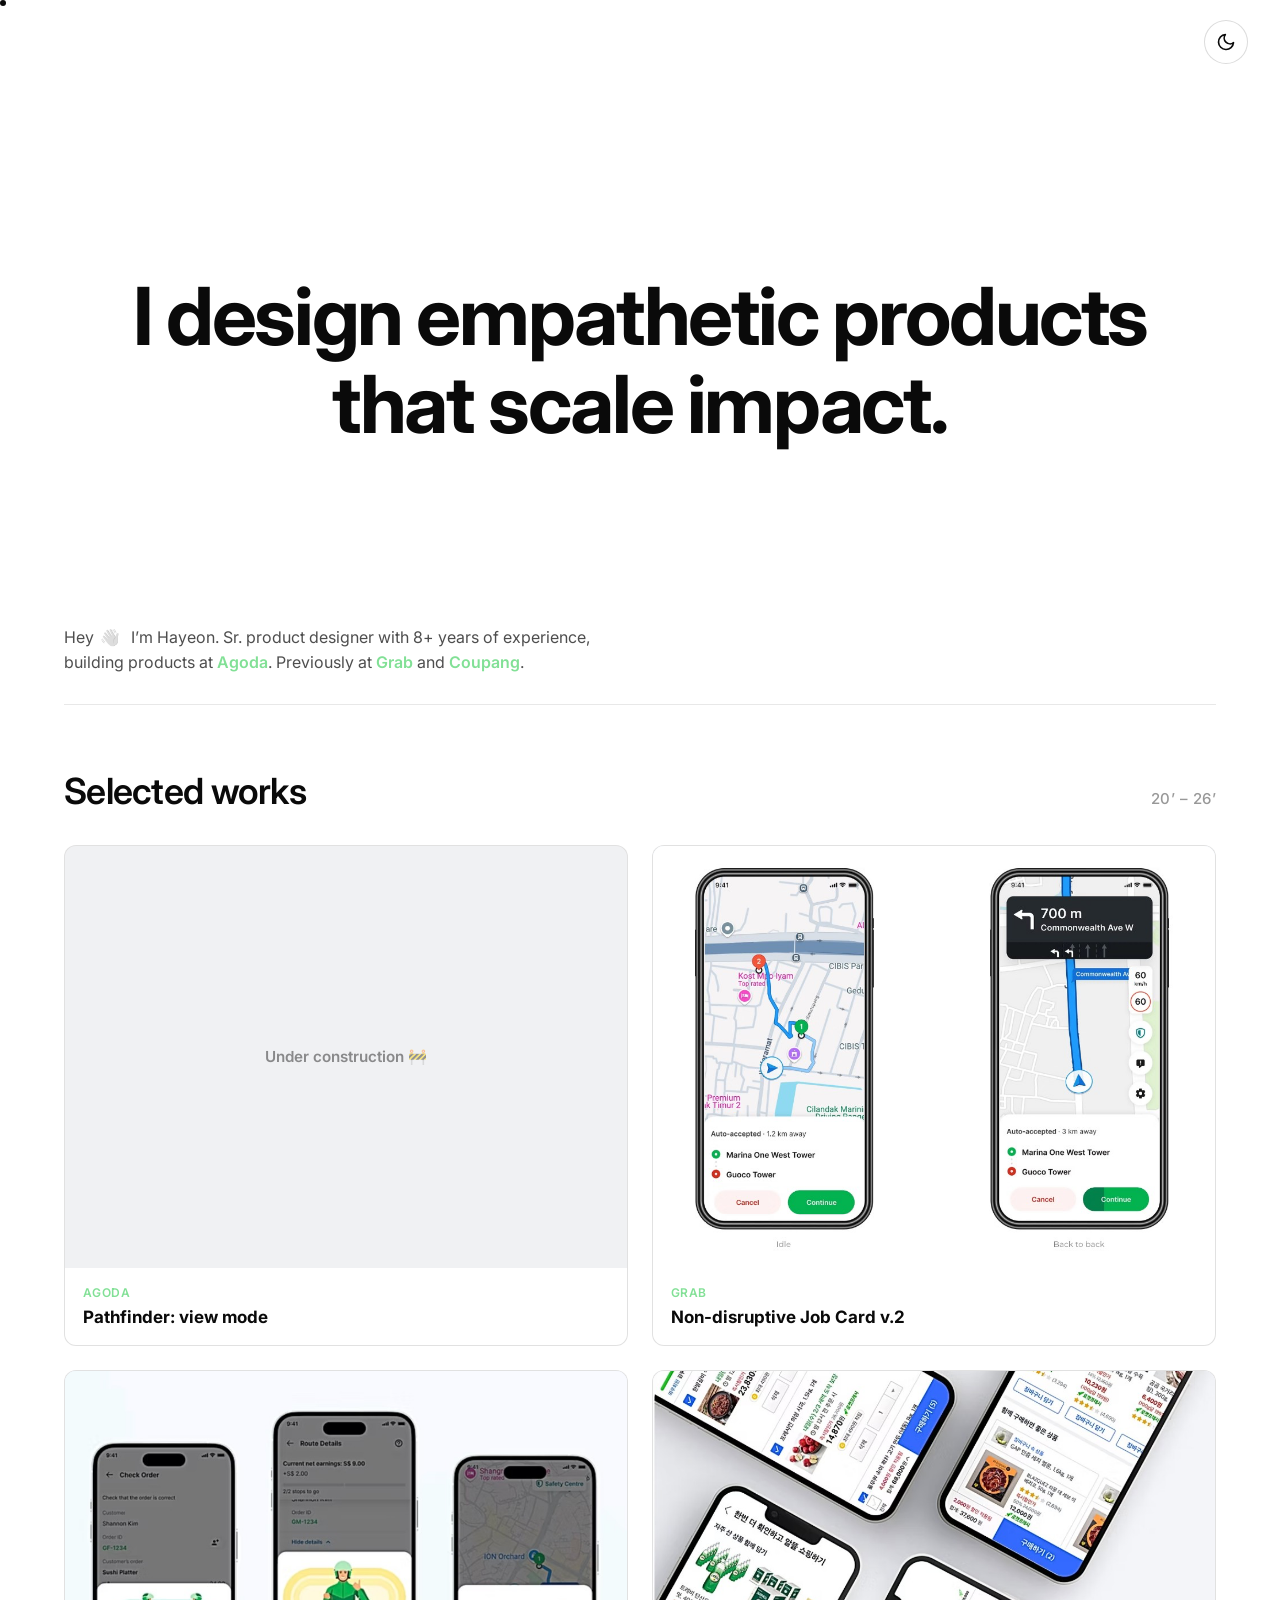
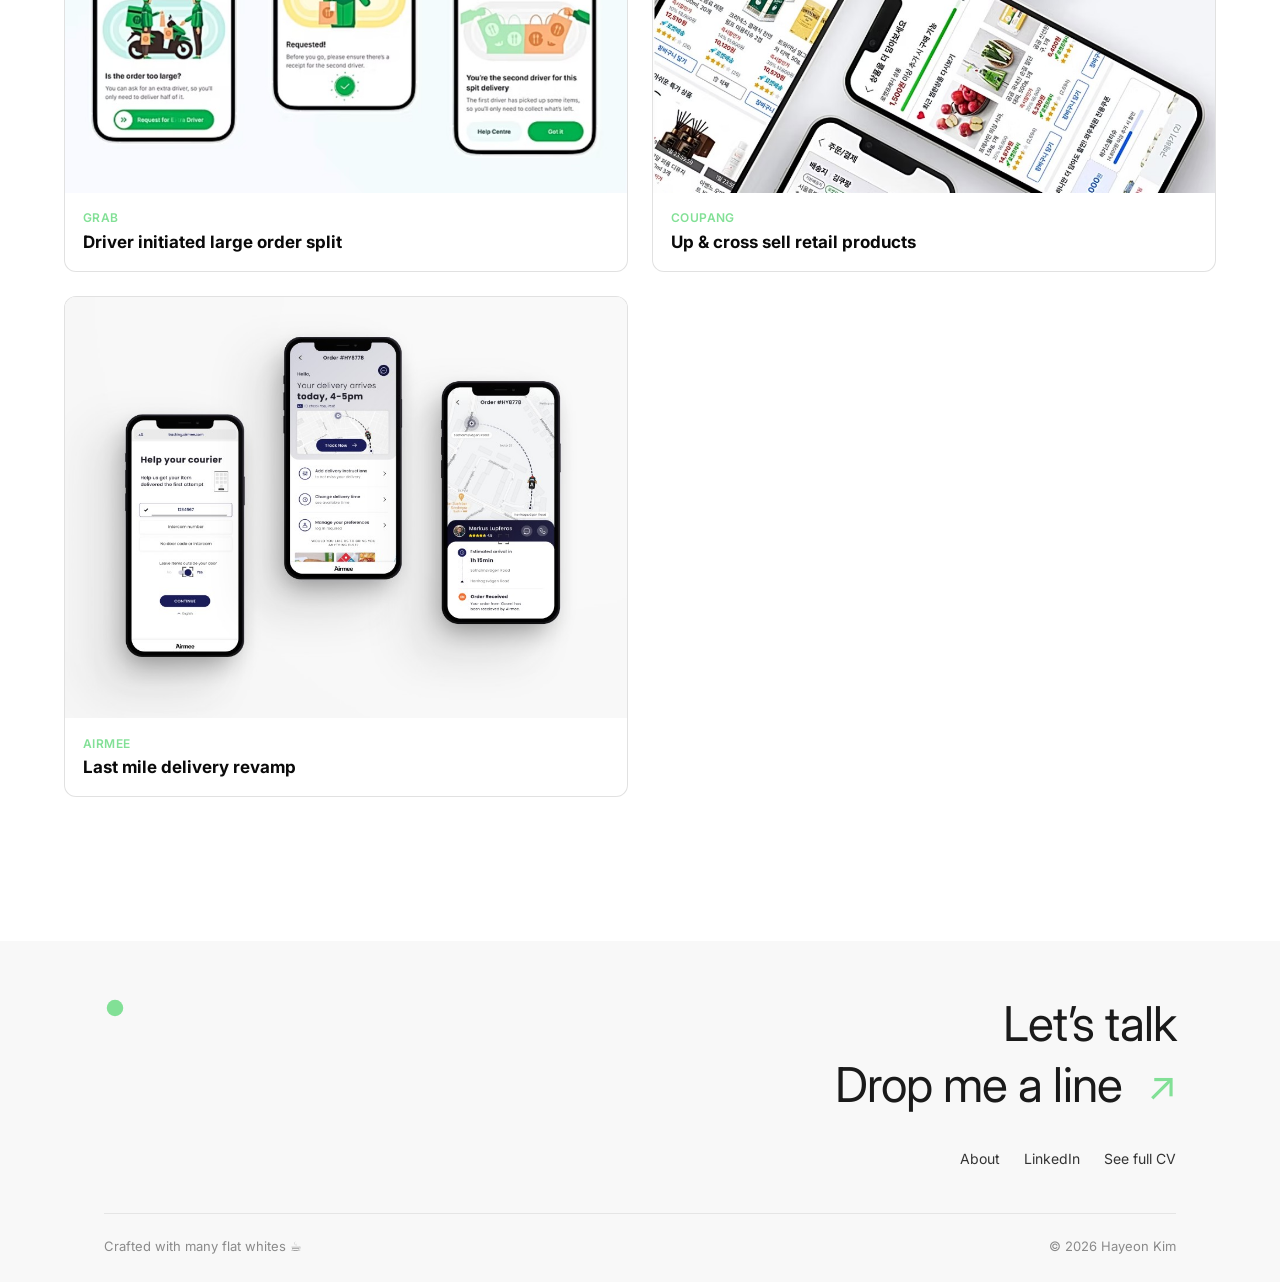
==== index.html @ 4d050676 "fix(pages): move site to repo root; deploy site/ artifact without README - Root index.html wins over" ====
<!DOCTYPE html>
<html lang="ko">
<head>
  <meta charset="UTF-8" />
  <meta name="viewport" content="width=device-width, initial-scale=1.0" />
  <title>Hayeon Kim — Product Designer</title>
  <link rel="icon" href="assets/favicon.svg" type="image/svg+xml" />
  <link rel="preconnect" href="https://fonts.googleapis.com" />
  <link rel="preconnect" href="https://fonts.gstatic.com" crossorigin />
  <link href="https://fonts.googleapis.com/css2?family=Inter:wght@400;500;600;700&display=swap" rel="stylesheet" />
  <script>
    (function () {
      try {
        var k = "kr-apps-benchmark-theme";
        var v = localStorage.getItem(k);
        document.documentElement.setAttribute(
          "data-theme",
          v === "light" || v === "dark" ? v : "light"
        );
      } catch (e) {
        document.documentElement.setAttribute("data-theme", "light");
      }
    })();
  </script>
  <style>
    :root {
      color-scheme: dark;
      --font-sans: "Inter", system-ui, -apple-system, BlinkMacSystemFont, "Segoe UI", sans-serif;
      --bg: #060f60;
      --accent: #b0f7ff;
      --avatar: #c4c4c4;
      --text: #ffffff;
      --text-muted: rgba(255, 255, 255, 0.5);
      --toggle-border: rgba(255, 255, 255, 0.35);
      --toggle-bg: rgba(255, 255, 255, 0.1);
      --toggle-bg-hover: rgba(255, 255, 255, 0.18);
      --hero-company: #d8b4fe;
      --hero-tag-border: rgba(216, 180, 254, 0.65);
      --hero-social-bg: #0a0a0a;
      --hero-social-fg: #ffffff;
      --footer-bg: #050b52;
      --footer-text: var(--text);
      --footer-text-muted: var(--text-muted);
      --footer-marquee-fg: rgba(176, 247, 255, 0.82);
      --footer-divider: rgba(176, 247, 255, 0.16);
      --footer-social-bg: rgba(176, 247, 255, 0.1);
      --footer-social-border: rgba(176, 247, 255, 0.28);
      --footer-social-icon: var(--accent);
      --footer-focus: var(--hero-company);
      --segment-track-bg: rgba(255, 255, 255, 0.06);
      --segment-track-border: rgba(216, 180, 254, 0.28);
      --segment-active-bg: rgba(176, 247, 255, 0.16);
      --education-degree: rgba(255, 255, 255, 0.78);
      --pad-x: clamp(1rem, 5vw, 6.25rem);
      --section-gap: clamp(3rem, 10vw, 6rem);
    }
    html[data-theme="light"] {
      color-scheme: light;
      --bg: #e8eef8;
      --accent: #007a8c;
      --avatar: #b4bccd;
      --text: #0a1433;
      --text-muted: rgba(10, 20, 51, 0.55);
      --toggle-border: rgba(10, 20, 51, 0.22);
      --toggle-bg: rgba(10, 20, 51, 0.06);
      --toggle-bg-hover: rgba(10, 20, 51, 0.11);
      --hero-company: #7c3aed;
      --hero-tag-border: rgba(124, 58, 237, 0.55);
      --hero-social-bg: #0a0a0a;
      --hero-social-fg: #ffffff;
      --footer-bg: #d5e2f2;
      --footer-text: var(--text);
      --footer-text-muted: var(--text-muted);
      --footer-marquee-fg: rgba(10, 20, 51, 0.62);
      --footer-divider: rgba(124, 58, 237, 0.14);
      --footer-social-bg: rgba(0, 122, 140, 0.08);
      --footer-social-border: rgba(0, 122, 140, 0.22);
      --footer-social-icon: var(--accent);
      --footer-focus: var(--hero-company);
      --segment-track-bg: rgba(10, 20, 51, 0.06);
      --segment-track-border: rgba(124, 58, 237, 0.22);
      --segment-active-bg: rgba(124, 58, 237, 0.14);
      --education-degree: rgba(10, 20, 51, 0.72);
    }
    * { box-sizing: border-box; margin: 0; padding: 0; }
    html {
      scroll-behavior: smooth;
    }
    @media (prefers-reduced-motion: reduce) {
      html {
        scroll-behavior: auto;
      }
    }
    body {
      font-family: var(--font-sans);
      background: var(--bg);
      color: var(--text);
      overflow-x: hidden;
      transition: background-color 0.35s ease, color 0.35s ease;
      -webkit-font-smoothing: antialiased;
      -moz-osx-font-smoothing: grayscale;
    }
    body:has(.page--minimal) {
      background: #ffffff;
    }
    html[data-theme="dark"] body:has(.page--minimal) {
      background: #0c0c0c;
    }
    @media (prefers-reduced-motion: reduce) {
      body,
      .page {
        transition: none;
      }
    }
    .page {
      position: relative;
      width: 100%;
      max-width: 1400px;
      margin: 0 auto;
      min-height: 100vh;
      background: var(--bg);
      padding: 0 var(--pad-x) clamp(3rem, 8vw, 5rem);
      transition: background-color 0.35s ease;
    }

    .theme-toggle {
      position: fixed;
      top: clamp(0.75rem, 2vw, 1.25rem);
      right: clamp(0.75rem, 5vw, 2rem);
      z-index: 100;
      width: 2.75rem;
      height: 2.75rem;
      display: grid;
      place-items: center;
      padding: 0;
      border-radius: 999px;
      border: 1px solid var(--toggle-border);
      background: var(--bg);
      color: var(--text);
      cursor: pointer;
      transition: background-color 0.2s ease, border-color 0.2s ease, color 0.2s ease;
    }
    .theme-toggle:hover {
      border-color: var(--accent);
      background: var(--bg);
      filter: brightness(1.08);
    }
    body:has(.page--minimal) .theme-toggle {
      background: #ffffff;
      border-color: rgba(10, 10, 10, 0.14);
      color: #0a0a0a;
    }
    html[data-theme="dark"] body:has(.page--minimal) .theme-toggle {
      background: #0c0c0c;
      border-color: rgba(255, 255, 255, 0.2);
      color: #f5f5f5;
    }
    .theme-toggle:focus-visible {
      outline: 2px solid var(--accent);
      outline-offset: 3px;
    }
    .theme-toggle svg {
      width: 1.25rem;
      height: 1.25rem;
    }
    .theme-toggle .theme-icon-moon {
      display: none;
    }
    html[data-theme="light"] .theme-toggle .theme-icon-sun {
      display: none;
    }
    html[data-theme="light"] .theme-toggle .theme-icon-moon {
      display: block;
    }

    /* Minimal landing (typography hero + cursor lens) */
    .page--minimal {
      max-width: none;
      margin: 0;
      padding: 0 clamp(1.25rem, 5vw, 4rem);
      min-height: 100vh;
      display: flex;
      flex-direction: column;
      background: #ffffff;
      color: #0a0a0a;
      transition: background-color 0.3s ease, color 0.3s ease;
    }
    html[data-theme="dark"] .page--minimal {
      background: #0c0c0c;
      color: #f5f5f5;
    }
    @media (hover: hover) and (pointer: fine) {
      body:has(.page--minimal) {
        cursor: none;
      }
    }
    @media (prefers-reduced-motion: reduce) {
      body:has(.page--minimal) {
        cursor: auto;
      }
    }

    .landing-cursor {
      position: fixed;
      left: 0;
      top: 0;
      z-index: 10000;
      pointer-events: none;
      width: 6px;
      height: 6px;
      will-change: left, top;
    }
    .landing-cursor__dot {
      width: 100%;
      height: 100%;
      border-radius: 50%;
      background: #0a0a0a;
    }
    html[data-theme="dark"] .landing-cursor__dot {
      background: #0a0a0a;
      box-shadow: 0 0 0 1px rgba(255, 255, 255, 0.9);
    }
    @media (prefers-reduced-motion: reduce) {
      .landing-cursor {
        display: none !important;
      }
    }

    .landing-stack {
      position: relative;
      z-index: 1;
      flex: 1;
      display: flex;
      flex-direction: column;
      min-height: 100vh;
      padding: clamp(2.5rem, 8vw, 4rem) 0 clamp(1.25rem, 4vw, 2rem);
    }
    .landing-headline-wrap {
      flex: 1;
      display: flex;
      align-items: center;
      justify-content: center;
      text-align: center;
      position: relative;
      z-index: 1;
      padding: clamp(1rem, 4vw, 3rem) 0;
    }
    .landing-headline {
      font-family: var(--font-sans);
      font-weight: 700;
      font-size: clamp(2.25rem, 7vw, 5rem);
      line-height: 1.1;
      letter-spacing: -0.03em;
      max-width: 18ch;
      margin: 0 auto;
    }

    .landing-bio {
      font-family: var(--font-sans);
      font-size: clamp(0.875rem, 1.8vw, 1rem);
      font-weight: 400;
      line-height: 1.6;
      max-width: 32rem;
      margin: 0 0 clamp(2rem, 5vw, 3rem);
      text-align: left;
      color: rgba(10, 10, 10, 0.72);
    }
    html[data-theme="dark"] .landing-bio {
      color: rgba(245, 245, 245, 0.72);
    }
    .landing-bio__wave {
      display: inline-block;
      margin-left: 0.12em;
      margin-right: 0.42em;
      font-style: normal;
      transform-origin: 70% 70%;
      filter: grayscale(1);
      opacity: 0.88;
      animation: landing-bio-wave 1.15s ease-in-out infinite;
    }
    html[data-theme="dark"] .landing-bio__wave {
      opacity: 0.9;
    }
    @keyframes landing-bio-wave {
      0%,
      100% {
        transform: rotate(0deg);
      }
      20% {
        transform: rotate(18deg);
      }
      40% {
        transform: rotate(-10deg);
      }
      60% {
        transform: rotate(14deg);
      }
      80% {
        transform: rotate(-6deg);
      }
    }
    @media (prefers-reduced-motion: reduce) {
      .landing-bio__wave {
        animation: none;
      }
    }
    .landing-bio__company {
      color: #82e096;
      font-weight: 600;
    }
    html[data-theme="dark"] .landing-bio__company {
      color: #4ade80;
    }

    .landing-footer {
      display: flex;
      flex-wrap: wrap;
      justify-content: space-between;
      align-items: center;
      gap: 1rem;
      padding-top: 1.125rem;
      border-top: 1px solid #e0e0e0;
      font-family: var(--font-sans);
      font-size: 0.6875rem;
      font-weight: 500;
      letter-spacing: 0.1em;
      text-transform: uppercase;
      color: rgba(10, 10, 10, 0.55);
    }
    html[data-theme="dark"] .landing-footer {
      border-top-color: rgba(255, 255, 255, 0.12);
      color: rgba(245, 245, 245, 0.5);
    }
    .landing-footer a {
      color: inherit;
      text-decoration: none;
      transition: color 0.2s ease;
    }
    .landing-footer a:hover {
      color: #0a0a0a;
    }
    html[data-theme="dark"] .landing-footer a:hover {
      color: #f5f5f5;
    }

    .site-footer.site-footer--minimal {
      margin-top: clamp(3rem, 10vw, 6rem);
      border-radius: 0;
      background: #f8f8f8;
      color: #1a1a1a;
      border: none;
    }
    html[data-theme="dark"] .site-footer.site-footer--minimal {
      background: #141414;
      color: #e8e8e8;
    }
    .site-footer--minimal .site-footer__inner {
      max-width: 1200px;
      margin: 0 auto;
      padding: clamp(2.5rem, 6vw, 3.5rem) clamp(1.25rem, 5vw, 4rem) clamp(1.25rem, 4vw, 1.75rem);
    }
    .site-footer__main {
      display: grid;
      grid-template-columns: auto 1fr;
      gap: clamp(2rem, 6vw, 4rem);
      align-items: start;
      padding-bottom: clamp(2rem, 5vw, 2.75rem);
    }
    .site-footer__logo {
      display: block;
      line-height: 0;
      transition: opacity 0.2s ease;
      color: #82e096;
    }
    .site-footer__logo:hover {
      opacity: 0.8;
    }
    html[data-theme="dark"] .site-footer__logo {
      color: #4ade80;
    }
    .site-footer__logo-svg {
      display: block;
    }
    .site-footer__logo svg {
      width: 1.375rem;
      height: 1.375rem;
      display: block;
    }
    .site-footer__cta-block {
      display: flex;
      flex-direction: column;
      align-items: flex-end;
      text-align: right;
      gap: clamp(1.5rem, 4vw, 2.25rem);
      min-width: 0;
    }
    .site-footer__cta-link {
      text-decoration: none;
      color: inherit;
      display: inline-block;
      transition: opacity 0.2s ease;
    }
    .site-footer__cta-link:hover {
      opacity: 0.88;
    }
    .site-footer__cta-link:focus-visible {
      outline: 2px solid #82e096;
      outline-offset: 6px;
      border-radius: 4px;
    }
    html[data-theme="dark"] .site-footer__cta-link:focus-visible {
      outline-color: #4ade80;
    }
    .site-footer__cta-line1,
    .site-footer__cta-line2 {
      display: block;
      font-family: var(--font-sans);
      font-weight: 400;
      font-size: clamp(2rem, 5vw, 3rem);
      line-height: 1.12;
      letter-spacing: -0.02em;
    }
    .site-footer__cta-line2 {
      margin-top: 0.15em;
    }
    .site-footer__cta-arrow {
      display: inline-block;
      margin-left: 0.35em;
      color: #82e096;
      font-size: 0.85em;
      vertical-align: 0.08em;
      transition: transform 0.25s ease, filter 0.25s ease;
    }
    .site-footer__cta-link:hover .site-footer__cta-arrow {
      transform: translate(3px, -3px);
      filter: brightness(1.1);
    }
    html[data-theme="dark"] .site-footer__cta-arrow {
      color: #4ade80;
    }
    .site-footer__nav {
      display: flex;
      flex-wrap: wrap;
      justify-content: flex-end;
    }
    .site-footer__nav-list {
      list-style: none;
      margin: 0;
      padding: 0;
      display: flex;
      flex-direction: row;
      flex-wrap: wrap;
      align-items: center;
      justify-content: flex-end;
      gap: clamp(0.75rem, 2.5vw, 1.5rem);
    }
    .site-footer__nav-list a {
      font-family: var(--font-sans);
      font-size: 0.875rem;
      color: #333;
      text-decoration: none;
      line-height: 1.45;
      padding: 0.2rem 0.35rem;
      margin: -0.2rem -0.35rem;
      border-radius: 4px;
      transition: color 0.2s ease, background 0.2s ease, backdrop-filter 0.2s ease;
    }
    html[data-theme="dark"] .site-footer__nav-list a {
      color: #c4c4c4;
    }
    .site-footer__nav-list a:hover {
      color: #0a0a0a;
      background: rgba(255, 255, 255, 0.45);
      -webkit-backdrop-filter: blur(10px);
      backdrop-filter: blur(10px);
    }
    html[data-theme="dark"] .site-footer__nav-list a:hover {
      color: #fff;
      background: rgba(255, 255, 255, 0.08);
    }
    .site-footer__nav-list a:focus-visible {
      outline: 2px solid #82e096;
      outline-offset: 2px;
    }
    html[data-theme="dark"] .site-footer__nav-list a:focus-visible {
      outline-color: #4ade80;
    }
    .site-footer__bar {
      display: flex;
      flex-wrap: wrap;
      justify-content: space-between;
      align-items: center;
      gap: 1rem;
      padding-top: clamp(1.25rem, 3vw, 1.5rem);
      border-top: 1px solid #e5e5e5;
      font-family: var(--font-sans);
      font-size: 0.8125rem;
      color: #8a8a8a;
    }
    html[data-theme="dark"] .site-footer__bar {
      border-top-color: #2a2a2a;
      color: #7a7a7a;
    }
    @media (max-width: 720px) {
      .site-footer__main {
        grid-template-columns: 1fr;
      }
      .site-footer__cta-block {
        align-items: flex-start;
        text-align: left;
      }
      .site-footer__nav {
        justify-content: flex-start;
      }
      .site-footer__nav-list {
        justify-content: flex-start;
      }
    }

    .site-footer__nav-btn {
      font-family: var(--font-sans);
      font-size: 0.875rem;
      color: #333;
      line-height: 1.45;
      padding: 0.2rem 0.35rem;
      margin: -0.2rem -0.35rem;
      border: none;
      border-radius: 4px;
      background: none;
      cursor: pointer;
      text-align: inherit;
      transition: color 0.2s ease, background 0.2s ease, backdrop-filter 0.2s ease;
    }
    html[data-theme="dark"] .site-footer__nav-btn {
      color: #c4c4c4;
    }
    .site-footer__nav-btn:hover {
      color: #0a0a0a;
      background: rgba(255, 255, 255, 0.45);
      -webkit-backdrop-filter: blur(10px);
      backdrop-filter: blur(10px);
    }
    html[data-theme="dark"] .site-footer__nav-btn:hover {
      color: #fff;
      background: rgba(255, 255, 255, 0.08);
    }
    .site-footer__nav-btn:focus-visible {
      outline: 2px solid #82e096;
      outline-offset: 2px;
    }
    html[data-theme="dark"] .site-footer__nav-btn:focus-visible {
      outline-color: #4ade80;
    }

    .about-dialog {
      max-width: min(100%, 40rem);
      width: calc(100% - 2rem);
      padding: 0;
      border: none;
      border-radius: 12px;
      background: #ffffff;
      color: #0a0a0a;
      box-shadow: 0 24px 80px rgba(0, 0, 0, 0.2);
    }
    html[data-theme="dark"] .about-dialog {
      background: #1a1a1a;
      color: #f0f0f0;
    }
    .about-dialog::backdrop {
      background: rgba(0, 0, 0, 0.45);
      -webkit-backdrop-filter: blur(4px);
      backdrop-filter: blur(4px);
    }
    .about-dialog__inner {
      padding: clamp(1.25rem, 4vw, 2rem);
      max-height: min(85vh, 720px);
      overflow-y: auto;
    }
    .about-dialog__close {
      position: sticky;
      top: 0;
      float: right;
      margin: -0.25rem -0.25rem 0.5rem 0.5rem;
      width: 2.25rem;
      height: 2.25rem;
      display: grid;
      place-items: center;
      border: none;
      border-radius: 8px;
      background: rgba(0, 0, 0, 0.06);
      color: inherit;
      font-size: 1.35rem;
      line-height: 1;
      cursor: pointer;
      transition: background 0.2s ease;
    }
    html[data-theme="dark"] .about-dialog__close {
      background: rgba(255, 255, 255, 0.1);
    }
    .about-dialog__close:hover {
      background: rgba(0, 0, 0, 0.1);
    }
    html[data-theme="dark"] .about-dialog__close:hover {
      background: rgba(255, 255, 255, 0.15);
    }
    .about-dialog__title {
      font-family: var(--font-sans);
      font-size: clamp(1.5rem, 4vw, 2rem);
      font-weight: 600;
      letter-spacing: -0.025em;
      margin: 0 0 1.25rem;
      padding-right: 2.5rem;
    }
    .about-dialog__section-title {
      font-family: var(--font-sans);
      font-size: clamp(1.1rem, 2.5vw, 1.35rem);
      font-weight: 600;
      color: #7c3aed;
      margin: 1.5rem 0 0.75rem;
    }
    html[data-theme="dark"] .about-dialog__section-title {
      color: #c4b5fd;
    }
    .about-dialog__list {
      list-style: none;
      margin: 0;
      padding: 0;
      display: flex;
      flex-direction: column;
      gap: 1.25rem;
    }
    .about-dialog__item-title {
      font-family: var(--font-sans);
      font-weight: 700;
      font-size: 0.95rem;
      margin: 0 0 0.25rem;
    }
    .about-dialog__item-desc {
      font-family: var(--font-sans);
      font-size: 0.875rem;
      line-height: 1.5;
      color: rgba(10, 10, 10, 0.72);
      margin: 0;
    }
    html[data-theme="dark"] .about-dialog__item-desc {
      color: rgba(240, 240, 240, 0.75);
    }
    .about-dialog__edu-title {
      font-family: var(--font-sans);
      font-size: clamp(1rem, 2.4vw, 1.15rem);
      font-weight: 600;
      margin: 1.5rem 0 0.75rem;
    }
    .about-dialog__edu-entry {
      margin-bottom: 1.25rem;
    }
    .about-dialog__edu-head {
      display: flex;
      flex-wrap: wrap;
      justify-content: space-between;
      gap: 0.35rem 1rem;
      margin-bottom: 0.35rem;
    }
    .about-dialog__school {
      font-family: var(--font-sans);
      font-weight: 700;
      font-size: 0.9rem;
      margin: 0;
    }
    .about-dialog__date {
      font-size: 0.8rem;
      color: rgba(10, 10, 10, 0.55);
    }
    html[data-theme="dark"] .about-dialog__date {
      color: rgba(240, 240, 240, 0.5);
    }
    .about-dialog__degree {
      font-family: var(--font-sans);
      font-size: 0.875rem;
      margin: 0 0 0.5rem;
    }
    .about-dialog__bullets {
      margin: 0;
      padding-left: 1.15rem;
      font-family: var(--font-sans);
      font-size: 0.8125rem;
      line-height: 1.5;
      color: rgba(10, 10, 10, 0.78);
    }
    html[data-theme="dark"] .about-dialog__bullets {
      color: rgba(240, 240, 240, 0.78);
    }
    .about-dialog__bullets li {
      margin-bottom: 0.35rem;
    }

    /* Hero */
    .hero {
      display: flex;
      flex-direction: column;
      align-items: stretch;
      flex: 1;
      min-height: min(72vh, 640px);
      padding-top: clamp(1rem, 4vw, 2rem);
      overflow: visible;
    }
    .hero__copy {
      position: relative;
      display: flex;
      flex-direction: column;
      align-items: stretch;
      justify-content: flex-start;
      flex: 1 1 auto;
      gap: 0;
      min-width: 0;
      width: 100%;
      min-height: min(56vh, 520px);
      overflow: visible;
    }
    .hero__copy .landing-headline-wrap {
      flex: 1 1 auto;
      display: flex;
      flex-direction: column;
      align-items: center;
      justify-content: center;
      padding: clamp(0.5rem, 2vw, 1rem) 0;
      text-align: center;
      width: 100%;
      min-height: 0;
      overflow: visible;
    }
    .hero .landing-headline {
      margin-left: auto;
      margin-right: auto;
      max-width: min(100%, 22ch);
      text-align: center;
      word-break: normal;
      overflow-wrap: normal;
      hyphens: manual;
    }
    .hero__copy .landing-bio {
      flex-shrink: 0;
      margin-top: auto;
      margin-left: 0;
      margin-right: 0;
      margin-bottom: 0;
      padding-bottom: clamp(1rem, 2.5vw, 1.75rem);
      text-align: left;
      max-width: 100%;
    }
    .landing-headline-wrap.landing-headline--mag {
      position: relative;
      overflow: visible;
      cursor: crosshair;
      --mag-r: clamp(2.25rem, 5vw, 3rem);
      --mag-scale: 1.16;
      --cx: 50%;
      --cy: 50%;
      --ox: 50%;
      --oy: 50%;
      padding: clamp(1rem, 3vw, 2rem);
      box-sizing: border-box;
      width: 100%;
      max-width: 100%;
      align-self: stretch;
    }
    .landing-headline-wrap.landing-headline--mag .landing-headline {
      position: relative;
      display: inline-block;
      overflow: visible;
      vertical-align: top;
      cursor: crosshair;
    }
    .landing-headline__char {
      display: inline;
      cursor: inherit;
    }
    @keyframes headline-burst-mote {
      from {
        transform: translate3d(0, 0, 0) scale(1) rotate(0deg);
        opacity: 1;
      }
      to {
        transform: translate3d(var(--tx), var(--ty), 0) scale(0.35) rotate(var(--rot));
        opacity: 0;
      }
    }
    .landing-headline__burst-layer {
      position: fixed;
      inset: 0;
      pointer-events: none;
      z-index: 10000;
    }
    .landing-headline__burst-mote {
      position: fixed;
      pointer-events: none;
      border-radius: 50%;
      will-change: transform, opacity;
      animation: headline-burst-mote 0.62s cubic-bezier(0.25, 0.85, 0.35, 1) forwards;
    }
    @media (prefers-reduced-motion: reduce) {
      .landing-headline__burst-mote {
        animation: none;
        opacity: 0;
      }
    }
    .landing-headline__base {
      display: block;
      position: relative;
      z-index: 0;
      word-break: normal;
      overflow-wrap: normal;
      hyphens: manual;
      user-select: none;
      -webkit-user-select: none;
      cursor: grab;
    }
    .landing-headline__base:active {
      cursor: grabbing;
    }
    .landing-headline__zoom {
      display: block;
      position: absolute;
      left: 0;
      top: 0;
      right: 0;
      bottom: 0;
      width: 100%;
      height: 100%;
      margin: 0;
      padding: 0;
      font: inherit;
      font-size: inherit;
      font-weight: inherit;
      line-height: inherit;
      letter-spacing: inherit;
      color: inherit;
      pointer-events: none;
      z-index: 1;
      transform: scale(var(--mag-scale));
      transform-origin: var(--ox) var(--oy);
      clip-path: circle(var(--mag-r) at var(--cx) var(--cy));
      opacity: 0;
      transition: opacity 0.15s ease;
    }
    .landing-headline-wrap.landing-headline--mag.is-mag-active .landing-headline__zoom {
      opacity: 1;
    }
    .landing-headline__lens {
      display: block;
      position: absolute;
      width: calc(var(--mag-r) * 2);
      height: calc(var(--mag-r) * 2);
      left: calc(var(--cx) - var(--mag-r));
      top: calc(var(--cy) - var(--mag-r));
      margin: 0;
      padding: 0;
      border-radius: 50%;
      pointer-events: none;
      z-index: 2;
      border: 1px solid rgba(255, 255, 255, 0.45);
      background: rgba(255, 255, 255, 0.06);
      box-shadow:
        inset 0 1px 0 rgba(255, 255, 255, 0.35),
        0 0 0 1px rgba(0, 0, 0, 0.06),
        0 12px 40px rgba(0, 0, 0, 0.12);
      backdrop-filter: blur(3px) saturate(1.25);
      -webkit-backdrop-filter: blur(3px) saturate(1.25);
      opacity: 0;
      transition: opacity 0.15s ease;
    }
    html[data-theme="dark"] .landing-headline__lens {
      border-color: rgba(255, 255, 255, 0.22);
      background: rgba(255, 255, 255, 0.04);
      box-shadow:
        inset 0 1px 0 rgba(255, 255, 255, 0.12),
        0 0 0 1px rgba(0, 0, 0, 0.35),
        0 12px 40px rgba(0, 0, 0, 0.45);
    }
    .landing-headline-wrap.landing-headline--mag.is-mag-active .landing-headline__lens {
      opacity: 1;
    }
    @media (prefers-reduced-motion: reduce) {
      .landing-headline__zoom,
      .landing-headline__lens {
        transition: none;
      }
    }
    @media (max-width: 720px) {
      .hero {
        min-height: 0;
      }
    }

    .page--minimal .works-showcase {
      width: 100%;
      max-width: 76rem;
      margin: 0 auto;
      padding: clamp(2.5rem, 6vw, 4rem) 0 clamp(0.5rem, 2vw, 1rem);
      border-top: 1px solid #e8e8e8;
    }
    html[data-theme="dark"] .page--minimal .works-showcase {
      border-top-color: rgba(255, 255, 255, 0.1);
    }
    .works-showcase__heading-row {
      display: flex;
      align-items: baseline;
      justify-content: space-between;
      gap: 1rem;
      flex-wrap: wrap;
      margin: 0 0 clamp(1.25rem, 3vw, 2rem);
    }
    .works-showcase__heading-row .works-showcase__title {
      margin: 0;
    }
    .works-showcase__years {
      margin: 0;
      font-family: var(--font-sans);
      font-size: clamp(0.8125rem, 1.8vw, 0.9375rem);
      font-weight: 500;
      letter-spacing: 0.03em;
      color: rgba(10, 10, 10, 0.42);
      white-space: nowrap;
    }
    html[data-theme="dark"] .works-showcase__years {
      color: rgba(245, 245, 245, 0.42);
    }
    .works-showcase__title {
      font-family: var(--font-sans);
      font-weight: 600;
      font-size: clamp(1.5rem, 4vw, 2.25rem);
      letter-spacing: -0.02em;
      margin: 0 0 clamp(1.25rem, 3vw, 2rem);
      color: #0a0a0a;
    }
    html[data-theme="dark"] .works-showcase__title {
      color: #f5f5f5;
    }
    .page--minimal .works-grid {
      grid-template-columns: repeat(2, minmax(0, 1fr));
    }
    .page--minimal .works-card__link {
      border-color: rgba(10, 10, 10, 0.12);
      background: rgba(255, 255, 255, 0.92);
    }
    html[data-theme="dark"] .page--minimal .works-card__link {
      border-color: rgba(255, 255, 255, 0.12);
      background: rgba(18, 18, 18, 0.85);
    }
    .page--minimal .works-card__link:not(.works-card__link--wip):hover {
      border-color: #82e096;
      transform: translateY(-3px);
    }
    html[data-theme="dark"] .page--minimal .works-card__link:not(.works-card__link--wip):hover {
      border-color: #4ade80;
    }
    .page--minimal .works-card__link:not(.works-card__link--wip):focus-visible {
      outline: 2px solid #82e096;
      outline-offset: 3px;
    }
    html[data-theme="dark"] .page--minimal .works-card__link:not(.works-card__link--wip):focus-visible {
      outline-color: #4ade80;
    }
    .works-card__link--wip {
      cursor: default;
    }
    .page--minimal .works-card__link--wip:hover {
      transform: none;
      border-color: rgba(10, 10, 10, 0.12);
    }
    html[data-theme="dark"] .page--minimal .works-card__link--wip:hover {
      border-color: rgba(255, 255, 255, 0.12);
    }
    .works-card__visual--pathfinder-wip {
      background-image: none !important;
      display: flex;
      align-items: center;
      justify-content: center;
      padding: 1rem;
      box-sizing: border-box;
    }
    .works-card__wip-banner {
      font-family: var(--font-sans);
      font-weight: 600;
      font-size: clamp(0.8rem, 1.8vw, 0.95rem);
      color: rgba(10, 10, 10, 0.45);
      text-align: center;
    }
    html[data-theme="dark"] .works-card__wip-banner {
      color: rgba(245, 245, 245, 0.5);
    }
    .works-card__visual--agoda-empty {
      background-image: none !important;
      background-color: color-mix(in srgb, var(--text) 5%, transparent);
      border: 2px dashed rgba(10, 10, 10, 0.14);
      box-sizing: border-box;
    }
    html[data-theme="dark"] .works-card__visual--agoda-empty {
      border-color: rgba(255, 255, 255, 0.18);
    }
    .works-card__title--empty {
      min-height: 1.3em;
    }
    .page--minimal .works-card__body {
      background: transparent;
    }
    .page--minimal .works-card__brand {
      color: #82e096;
    }
    html[data-theme="dark"] .page--minimal .works-card__brand {
      color: #4ade80;
    }
    .page--minimal .works-card__title {
      color: #0a0a0a;
    }
    html[data-theme="dark"] .page--minimal .works-card__title {
      color: #f0f0f0;
    }

    section.block {
      position: relative;
      z-index: 1;
      margin-top: var(--section-gap);
    }

    /* Awards — minimal list + segment tabs */
    .awards-wrap {
      position: relative;
      z-index: 1;
      max-width: min(100%, 76rem);
    }
    .awards-segment {
      display: inline-flex;
      align-items: stretch;
      padding: 0.2rem;
      margin: 0 0 clamp(1.25rem, 3vw, 1.75rem);
      border-radius: 999px;
      background: var(--bg);
      border: 1px solid var(--segment-track-border);
      gap: 0.15rem;
    }
    .awards-segment__btn {
      appearance: none;
      border: none;
      margin: 0;
      padding: 0.45rem 1rem;
      border-radius: 999px;
      font-family: var(--font-sans);
      font-size: clamp(0.8125rem, 1.9vw, 0.9375rem);
      font-weight: 600;
      letter-spacing: -0.02em;
      color: var(--text-muted);
      background: transparent;
      cursor: pointer;
      transition: background-color 0.2s ease, color 0.2s ease;
    }
    .awards-segment__btn:hover {
      color: var(--text);
    }
    .awards-segment__btn:focus-visible {
      outline: 2px solid var(--hero-company);
      outline-offset: 2px;
    }
    .awards-segment__btn[aria-selected="true"] {
      background: var(--segment-active-bg);
      color: var(--text);
    }
    .awards-panel:focus {
      outline: none;
    }
    .works-grid {
      list-style: none;
      margin: 0;
      padding: 0;
      display: grid;
      grid-template-columns: repeat(auto-fill, minmax(min(100%, 280px), 1fr));
      gap: clamp(1rem, 2.5vw, 1.5rem);
    }
    .works-card {
      margin: 0;
      height: 100%;
    }
    .works-card__link {
      display: flex;
      flex-direction: column;
      height: 100%;
      text-decoration: none;
      color: inherit;
      border-radius: 12px;
      overflow: hidden;
      border: 1px solid var(--segment-track-border);
      background: var(--bg);
      transition: border-color 0.2s ease, transform 0.2s ease;
    }
    .works-card__link:not(.works-card__link--wip):hover {
      border-color: var(--hero-company);
      transform: translateY(-2px);
    }
    .works-card__link:not(.works-card__link--wip):focus-visible {
      outline: 2px solid var(--hero-company);
      outline-offset: 3px;
    }
    .works-card__visual {
      aspect-ratio: 4 / 3;
      background-repeat: no-repeat;
      background-color: color-mix(in srgb, var(--text) 6%, transparent);
    }
    .works-card__visual--collage {
      background-image: url("assets/works-collage.png");
      background-size: cover;
      background-color: var(--bg);
    }
    .works-card__visual--q1 {
      background-position: 0% 0%;
    }
    .works-card__visual--q2 {
      background-position: 100% 0%;
    }
    .works-card__visual--q3 {
      background-position: 0% 100%;
    }
    .works-card__visual--q4 {
      background-position: 100% 100%;
    }
    .works-card__visual--collage.works-card__visual--q1 {
      background-image: url("assets/works-grab-job-card.png");
      background-position: center;
      background-size: cover;
      padding: 0;
      box-sizing: border-box;
    }
    .works-card__visual--collage.works-card__visual--q2 {
      background-image: url("assets/works-grab-split-delivery.png");
      background-position: center;
      background-size: cover;
      padding: 0;
      box-sizing: border-box;
    }
    .works-card__visual--collage.works-card__visual--q3 {
      background-image: url("assets/works-coupang-upsell-card.png");
      background-position: center;
      background-size: cover;
      background-repeat: no-repeat;
      background-color: #f2f1f8;
      padding: 0;
      box-sizing: border-box;
    }
    .works-card__visual--collage.works-card__visual--q4 {
      background-image: url("assets/works-airmee-delivery-card.png");
      background-position: center;
      background-size: cover;
      background-repeat: no-repeat;
      background-color: #f6f6f6;
      padding: 0;
      box-sizing: border-box;
    }
    .works-card__visual--agoda-a {
      position: relative;
      background-image: linear-gradient(145deg, #002d5c 0%, #0066cc 48%, #00a8e1 100%);
    }
    .works-card__visual--agoda-b {
      position: relative;
      background-image: linear-gradient(155deg, #1a237e 0%, #0d47a1 45%, #00838f 100%);
    }
    .works-card__visual--agoda-a .works-card__wip,
    .works-card__visual--agoda-b .works-card__wip {
      position: absolute;
      inset: 0;
      display: flex;
      flex-direction: column;
      align-items: center;
      justify-content: center;
      gap: 0.55rem;
      padding: clamp(0.65rem, 2vw, 1rem);
      text-align: center;
      box-sizing: border-box;
      outline: 1px dashed rgba(255, 255, 255, 0.35);
      outline-offset: -10px;
      border-radius: 2px;
    }
    .works-card__wip-img {
      width: clamp(4.5rem, 22vw, 6.75rem);
      height: auto;
      display: block;
      opacity: 0.95;
      filter: drop-shadow(0 4px 18px rgba(0, 0, 0, 0.35));
    }
    .works-card__wip-title {
      font-family: var(--font-sans);
      font-weight: 700;
      font-size: clamp(0.9375rem, 2.4vw, 1.125rem);
      letter-spacing: -0.02em;
      line-height: 1.2;
      color: rgba(255, 255, 255, 0.96);
      text-shadow: 0 1px 14px rgba(0, 0, 0, 0.35);
    }
    .works-card__wip-note {
      font-family: var(--font-sans);
      font-weight: 500;
      font-size: clamp(0.6875rem, 1.65vw, 0.8125rem);
      line-height: 1.4;
      max-width: 13rem;
      color: rgba(255, 255, 255, 0.78);
      text-shadow: 0 1px 10px rgba(0, 0, 0, 0.28);
    }
    .works-card__body {
      padding: clamp(0.85rem, 2vw, 1.1rem);
      display: flex;
      flex-direction: column;
      gap: 0.35rem;
      flex: 1;
      background: var(--bg);
    }
    .works-card__brand {
      font-family: var(--font-sans);
      font-size: clamp(0.6875rem, 1.5vw, 0.75rem);
      font-weight: 600;
      letter-spacing: 0.04em;
      text-transform: uppercase;
      color: var(--hero-company);
    }
    .works-card__title {
      font-family: var(--font-sans);
      font-weight: 700;
      font-size: clamp(0.9375rem, 2.2vw, 1.0625rem);
      line-height: 1.3;
      color: var(--text);
      margin: 0;
    }
    .awards-title {
      font-family: var(--font-sans);
      font-weight: 600;
      font-size: clamp(1.75rem, 5vw, 3rem);
      line-height: 1.15;
      letter-spacing: -0.03em;
      color: var(--hero-company);
      margin: 0 0 clamp(1.75rem, 4vw, 2.75rem);
    }
    .awards-list {
      list-style: none;
      margin: 0;
      padding: 0;
      display: flex;
      flex-direction: column;
      gap: clamp(1.5rem, 4vw, 2.35rem);
    }
    .awards-item {
      margin: 0;
    }
    .awards-item__title {
      font-family: var(--font-sans);
      font-weight: 700;
      font-size: clamp(1rem, 2.5vw, 1.2rem);
      line-height: 1.35;
      color: var(--text);
      margin: 0;
    }
    .awards-item__desc {
      font-family: var(--font-sans);
      font-weight: 400;
      font-size: clamp(0.8125rem, 2vw, 0.9375rem);
      line-height: 1.45;
      color: var(--text-muted);
      margin: 0.35rem 0 0;
      max-width: 36rem;
    }
    .awards-education {
      margin-top: clamp(1.75rem, 4vw, 2.75rem);
      width: 100%;
      min-width: 0;
      box-sizing: border-box;
    }
    .awards-education__title {
      font-family: var(--font-sans);
      font-weight: 600;
      font-size: clamp(1.5rem, 4vw, 2.25rem);
      line-height: 1.15;
      letter-spacing: -0.03em;
      color: var(--hero-company);
      margin: 0 0 clamp(1.25rem, 3vw, 2rem);
    }
    .awards-education__entries {
      display: flex;
      flex-direction: column;
      gap: clamp(1.5rem, 4vw, 2.5rem);
      width: 100%;
      min-width: 0;
    }
    .awards-education-entry__head {
      display: flex;
      flex-wrap: wrap;
      align-items: baseline;
      justify-content: space-between;
      gap: 0.35rem 1.25rem;
      margin-bottom: 0.4rem;
    }
    .awards-education-entry__school {
      margin: 0;
      font-family: var(--font-sans);
      font-weight: 700;
      font-size: clamp(1rem, 2.4vw, 1.2rem);
      line-height: 1.3;
      color: var(--text);
    }
    .awards-education-entry__date {
      font-family: var(--font-sans);
      font-size: clamp(0.75rem, 1.8vw, 0.875rem);
      font-weight: 500;
      color: var(--text-muted);
      white-space: nowrap;
    }
    .awards-education-entry__degree {
      margin: 0 0 0.65rem;
      font-family: var(--font-sans);
      font-size: clamp(0.875rem, 2vw, 1rem);
      font-weight: 500;
      line-height: 1.45;
      color: var(--education-degree);
    }
    .awards-education-entry__bullets {
      margin: 0;
      padding-left: 1.2rem;
      list-style: disc;
      font-family: var(--font-sans);
      font-size: clamp(0.8125rem, 1.9vw, 0.9375rem);
      line-height: 1.55;
      color: var(--text-muted);
    }
    .awards-education-entry__bullets li {
      margin-bottom: 0.45rem;
      padding-left: 0.2rem;
    }
    .awards-education-entry__bullets li:last-child {
      margin-bottom: 0;
    }
    .awards-education-entry__bullets li::marker {
      color: var(--hero-company);
      font-size: 0.7em;
    }

    .site-footer {
      margin-top: clamp(2.5rem, 8vw, 4rem);
      background: var(--footer-bg);
      color: var(--footer-text);
      border-radius: 1.25rem 1.25rem 0 0;
      transition: background-color 0.35s ease, color 0.35s ease;
    }
    .site-footer__inner {
      position: relative;
      z-index: 0;
      max-width: 1400px;
      margin: 0 auto;
      padding: clamp(1.6rem, 4.5vw, 2.25rem) var(--pad-x) clamp(1.15rem, 3.2vw, 1.5rem);
    }
    .site-footer__row {
      position: relative;
      z-index: 1;
      display: flex;
      flex-wrap: wrap;
      align-items: center;
      justify-content: flex-start;
      gap: clamp(0.65rem, 2vw, 1.15rem) clamp(0.85rem, 3vw, 1.5rem);
      margin: 0 0 clamp(1rem, 3vw, 1.35rem);
    }
    .site-footer__social {
      display: flex;
      gap: 0.5rem;
      justify-content: flex-start;
      align-items: center;
      align-self: center;
      margin: 0;
      margin-inline-end: auto;
      flex-shrink: 0;
      min-height: 2.5rem;
    }
    .site-footer__meta-col {
      display: flex;
      flex-direction: column;
      align-items: flex-start;
      text-align: left;
      gap: 0.3rem;
      min-width: 0;
      align-self: center;
    }
    .site-footer__social a {
      display: grid;
      place-items: center;
      width: 2.5rem;
      height: 2.5rem;
      border-radius: 50%;
      background: transparent;
      color: var(--footer-text);
      border: 1px solid var(--footer-social-border);
      transition: opacity 0.2s ease, transform 0.2s ease, background-color 0.2s ease, color 0.2s ease;
    }
    .site-footer__social a:hover {
      background: var(--footer-social-bg);
      color: var(--footer-social-icon);
      opacity: 1;
      transform: scale(1.05);
    }
    .site-footer__social a:focus-visible {
      outline: 2px solid var(--footer-focus);
      outline-offset: 2px;
    }
    .site-footer__social svg {
      width: 1.1rem;
      height: 1.1rem;
    }
    .site-footer__meta {
      font-family: var(--font-sans);
      font-size: clamp(0.6875rem, 1.65vw, 0.8125rem);
      font-weight: 700;
      line-height: 1.45;
      letter-spacing: 0.14em;
      text-transform: uppercase;
      color: var(--footer-text);
      margin: 0;
    }
    .footer-marquee {
      position: relative;
      z-index: 1;
      overflow: hidden;
      width: calc(100% + 2 * var(--pad-x));
      margin-left: calc(-1 * var(--pad-x));
      margin-right: calc(-1 * var(--pad-x));
      padding: clamp(0.85rem, 2.5vw, 1.1rem) 0;
      border-top: 1px solid var(--footer-divider);
    }
    .footer-marquee__track {
      display: flex;
      width: max-content;
      animation: footer-marquee-scroll calc(32s / 1.5) linear infinite;
      will-change: transform;
      backface-visibility: hidden;
    }
    .footer-marquee__segment {
      flex-shrink: 0;
      display: flex;
      align-items: center;
      font-family: var(--font-sans);
      font-size: clamp(0.625rem, 1.5vw, 0.75rem);
      font-weight: 700;
      letter-spacing: 0.22em;
      text-transform: uppercase;
      color: var(--footer-marquee-fg);
      white-space: nowrap;
    }
    .footer-marquee__segment .footer-marquee__text {
      padding: 0 1.75rem;
    }
    @keyframes footer-marquee-scroll {
      from {
        transform: translate3d(0, 0, 0);
      }
      to {
        transform: translate3d(-50%, 0, 0);
      }
    }
    @media (prefers-reduced-motion: reduce) {
      .footer-marquee__track {
        animation: none;
        flex-wrap: wrap;
        justify-content: center;
        width: 100%;
        row-gap: 0.5rem;
        will-change: auto;
      }
      .footer-marquee__segment {
        white-space: normal;
        text-align: center;
        flex-wrap: wrap;
        justify-content: center;
      }
      .footer-marquee__segment .footer-marquee__text {
        padding: 0 0.5rem;
      }
    }
  </style>
</head>
<body id="top">
  <button
    type="button"
    class="theme-toggle"
    id="theme-toggle"
    aria-label="Switch to light mode"
    aria-pressed="false"
  >
    <svg class="theme-icon-sun" viewBox="0 0 24 24" fill="none" stroke="currentColor" stroke-width="2" stroke-linecap="round" stroke-linejoin="round" aria-hidden="true">
      <circle cx="12" cy="12" r="4" />
      <path d="M12 2v2M12 20v2M4.93 4.93l1.41 1.41M17.66 17.66l1.41 1.41M2 12h2M20 12h2M4.93 19.07l1.41-1.41M17.66 6.34l1.41-1.41" />
    </svg>
    <svg class="theme-icon-moon" viewBox="0 0 24 24" fill="none" stroke="currentColor" stroke-width="2" stroke-linecap="round" stroke-linejoin="round" aria-hidden="true">
      <path d="M21 12.79A9 9 0 1 1 11.21 3 7 7 0 0 0 21 12.79z" />
    </svg>
  </button>
  <div class="landing-cursor" id="landing-cursor" aria-hidden="true">
    <div class="landing-cursor__dot"></div>
  </div>

  <main class="page page--minimal" data-node-id="112:2163">
    <div class="landing-stack">
      <header class="hero" data-node-id="112:2163-hero">
        <div class="hero__copy">
          <div
            class="landing-headline-wrap landing-headline--mag"
            id="landing-headline-mag"
            data-node-id="112:2180-wrap"
          >
            <h1 class="landing-headline" id="landing-headline" data-node-id="112:2180" aria-live="polite">
              <span class="landing-headline__base">I design empathetic products that scale impact.</span>
              <span class="landing-headline__zoom" aria-hidden="true"
                >I design empathetic products that scale impact.</span
              >
              <span class="landing-headline__lens" aria-hidden="true"></span>
            </h1>
          </div>

          <p class="landing-bio">
            Hey&nbsp;<span class="landing-bio__wave" role="img" aria-label="Waving hand">👋</span> I&rsquo;m Hayeon. Sr. product designer with 8+ years of experience,<br />
            building products at <span class="landing-bio__company">Agoda</span>. Previously at <span class="landing-bio__company">Grab</span> and <span class="landing-bio__company">Coupang</span>.
          </p>
        </div>
      </header>

      <section class="works-showcase" id="works" aria-labelledby="works-heading">
        <div class="works-showcase__heading-row">
          <h2 id="works-heading" class="works-showcase__title">Selected works</h2>
          <p class="works-showcase__years">20&rsquo; &ndash; 26&rsquo;</p>
        </div>
        <ul class="works-grid" role="list">
          <li>
            <article class="works-card">
              <div class="works-card__link works-card__link--wip">
                <div class="works-card__visual works-card__visual--pathfinder-wip" aria-hidden="true">
                  <span class="works-card__wip-banner">Under construction 🚧</span>
                </div>
                <div class="works-card__body">
                  <span class="works-card__brand">Agoda</span>
                  <h3 class="works-card__title">Pathfinder: view mode</h3>
                </div>
              </div>
            </article>
          </li>
          <li>
            <article class="works-card">
              <a class="works-card__link" href="works/work-grab-job-card.html">
                <div class="works-card__visual works-card__visual--collage works-card__visual--q1" aria-hidden="true"></div>
                <div class="works-card__body">
                  <span class="works-card__brand">Grab</span>
                  <h3 class="works-card__title">Non-disruptive Job Card v.2</h3>
                </div>
              </a>
            </article>
          </li>
          <li>
            <article class="works-card">
              <a class="works-card__link" href="works/work-grab-split-delivery.html">
                <div class="works-card__visual works-card__visual--collage works-card__visual--q2" aria-hidden="true"></div>
                <div class="works-card__body">
                  <span class="works-card__brand">Grab</span>
                  <h3 class="works-card__title">Driver initiated large order split</h3>
                </div>
              </a>
            </article>
          </li>
          <li>
            <article class="works-card">
              <a class="works-card__link" href="works/work-coupang-upsell.html">
                <div class="works-card__visual works-card__visual--collage works-card__visual--q3" aria-hidden="true"></div>
                <div class="works-card__body">
                  <span class="works-card__brand">Coupang</span>
                  <h3 class="works-card__title">Up &amp; cross sell retail products</h3>
                </div>
              </a>
            </article>
          </li>
          <li>
            <article class="works-card">
              <a class="works-card__link" href="works/work-airmee-delivery.html">
                <div class="works-card__visual works-card__visual--collage works-card__visual--q4" aria-hidden="true"></div>
                <div class="works-card__body">
                  <span class="works-card__brand">Airmee</span>
                  <h3 class="works-card__title">Last mile delivery revamp</h3>
                </div>
              </a>
            </article>
          </li>
        </ul>
      </section>

    </div>
  </main>

  <footer class="site-footer site-footer--minimal" role="contentinfo">
    <div class="site-footer__inner">
      <div class="site-footer__main">
        <a class="site-footer__logo" href="#top" aria-label="맨 위로 이동">
          <svg class="site-footer__logo-svg" viewBox="0 0 24 24" xmlns="http://www.w3.org/2000/svg" aria-hidden="true">
            <circle cx="12" cy="12" r="9" fill="currentColor" />
          </svg>
        </a>
        <div class="site-footer__cta-block">
          <a class="site-footer__cta-link" href="mailto:hayeon.kim88@gmail.com">
            <span class="site-footer__cta-line1">Let&rsquo;s talk</span>
            <span class="site-footer__cta-line2">
              Drop me a line
              <span class="site-footer__cta-arrow" aria-hidden="true">↗</span>
            </span>
          </a>
          <nav class="site-footer__nav" aria-label="Footer">
            <ul class="site-footer__nav-list">
              <li>
                <button type="button" class="site-footer__nav-btn" id="about-dialog-open">About</button>
              </li>
              <li>
                <a href="https://www.linkedin.com/in/haykim/" target="_blank" rel="noopener noreferrer">LinkedIn</a>
              </li>
              <li>
                <a href="#">See full CV</a>
              </li>
            </ul>
          </nav>
        </div>
      </div>
      <div class="site-footer__bar">
        <span>Crafted with many flat whites&nbsp;☕️</span>
        <span>&copy; 2026 Hayeon Kim</span>
      </div>
    </div>
  </footer>

  <dialog class="about-dialog" id="about-dialog" aria-labelledby="about-dialog-title">
    <div class="about-dialog__inner">
      <button type="button" class="about-dialog__close" id="about-dialog-close" aria-label="Close">&times;</button>
      <h2 class="about-dialog__title" id="about-dialog-title">About me</h2>

      <h3 class="about-dialog__section-title">Awards</h3>
      <ul class="about-dialog__list">
        <li>
          <p class="about-dialog__item-title">Grab Patent Award winning</p>
          <p class="about-dialog__item-desc">Female Inventors of Q1 2023</p>
        </li>
        <li>
          <p class="about-dialog__item-title">Coupang Patent Awards</p>
          <p class="about-dialog__item-desc">Gained 10+ patents from June 2020 &ndash; May 2022</p>
        </li>
      </ul>

      <h3 class="about-dialog__section-title" id="about-education-heading">Education &amp; Exhibitions</h3>
      <article class="about-dialog__edu-entry" aria-labelledby="edu-nyu">
        <div class="about-dialog__edu-head">
          <h4 class="about-dialog__school" id="edu-nyu">New York University</h4>
          <time class="about-dialog__date" datetime="2018-05">May 2018</time>
        </div>
        <p class="about-dialog__degree">M.P.S. Interactive Telecommunication Program</p>
        <ul class="about-dialog__bullets">
          <li>TSOA Graduate Scholarship, NYU</li>
          <li>NYC Media Lab, featured a projection mapping AR installation at The New School&rsquo;s Demo Expo (Sep 17&rsquo;)</li>
          <li>MIT Hacking Art, designed sound and digital visuals for an AR interaction showcased at MIT Media Lab (Nov 17&rsquo;)</li>
          <li>ITP Thesis &mdash; Droplet: AR Experience Design System</li>
        </ul>
      </article>
      <article class="about-dialog__edu-entry" aria-labelledby="edu-ucsd">
        <div class="about-dialog__edu-head">
          <h4 class="about-dialog__school" id="edu-ucsd">University of California, San Diego</h4>
          <time class="about-dialog__date" datetime="2013-03">Mar 2013</time>
        </div>
        <p class="about-dialog__degree">B.A. Media Arts</p>
        <ul class="about-dialog__bullets">
          <li>Provost Honour, Phi Beta Kappa, Honour Society member</li>
          <li>Grand Prize Solo Winner, Adam Douglas Kamil Awards, May 29, 2013</li>
        </ul>
      </article>
    </div>
  </dialog>

  <script>
    (function () {
      var STORAGE_KEY = "kr-apps-benchmark-theme";
      var root = document.documentElement;
      var btn = document.getElementById("theme-toggle");
      function syncToggle() {
        if (!btn) return;
        var isLight = (root.getAttribute("data-theme") || "dark") === "light";
        btn.setAttribute("aria-label", isLight ? "Switch to dark mode" : "Switch to light mode");
        btn.setAttribute("aria-pressed", isLight ? "true" : "false");
      }
      if (btn) {
        btn.addEventListener("click", function () {
          var next = root.getAttribute("data-theme") === "light" ? "dark" : "light";
          root.setAttribute("data-theme", next);
          try {
            localStorage.setItem(STORAGE_KEY, next);
          } catch (e) {}
          syncToggle();
        });
      }
      syncToggle();
    })();
  </script>
  <script>
    (function () {
      var dialog = document.getElementById("about-dialog");
      var openBtn = document.getElementById("about-dialog-open");
      var closeBtn = document.getElementById("about-dialog-close");
      if (!dialog || !openBtn) return;
      function openDialog() {
        if (dialog.showModal) dialog.showModal();
      }
      function closeDialog() {
        if (dialog.close) dialog.close();
      }
      openBtn.addEventListener("click", openDialog);
      if (closeBtn) closeBtn.addEventListener("click", closeDialog);
      dialog.addEventListener("click", function (e) {
        if (e.target === dialog) closeDialog();
      });
    })();
  </script>
  <script>
    (function () {
      var el = document.getElementById("landing-cursor");
      if (!el) return;
      if (window.matchMedia("(prefers-reduced-motion: reduce)").matches) return;
      if (!window.matchMedia("(hover: hover) and (pointer: fine)").matches) {
        el.style.display = "none";
        return;
      }
      var half = 3;
      function move(e) {
        el.style.left = e.clientX - half + "px";
        el.style.top = e.clientY - half + "px";
      }
      document.addEventListener("mousemove", move, { passive: true });
      document.addEventListener("mouseenter", move, { passive: true });
    })();
  </script>
  <script>
    (function () {
      var HEADLINE_PHRASES = [
        "I design empathetic products that scale impact.",
        "Start with the problem, not the solution.",
        "Frame the question before you ship the answer.",
        "Prototype early, test often, learn fast.",
        "Design for clarity before you add cleverness.",
        "Meet people where they are, not where you wish they were.",
        "Iterate in small steps that compound.",
        "Bias toward action over endless debate.",
        "Make the invisible workflow visible.",
        "Reduce friction before you add features.",
        "Every screen is a hypothesis worth validating.",
        "Accessibility is a design choice, not a late fix.",
        "Consistency builds trust as much as polish.",
        "Let data inform, but let empathy decide.",
        "A good story is a system, not a sentence.",
        "Ship the smallest thing that teaches the most.",
        "Treat constraints as the canvas, not the enemy.",
        "Design for edge cases, not only the happy path.",
        "Listen deeply before you map the journey.",
        "Measure outcomes, not just output.",
      ];
      var phraseIndex = 0;
      var ROTATE_MS = 7000;
      function splitIntoChars(el) {
        var t = el.textContent;
        el.textContent = "";
        for (var i = 0; i < t.length; i++) {
          var ch = t[i];
          if (ch === " ") {
            el.appendChild(document.createTextNode(" "));
            continue;
          }
          var s = document.createElement("span");
          s.className = "landing-headline__char";
          s.textContent = ch;
          el.appendChild(s);
        }
      }
      function applyHeadlinePhrase(index) {
        var h1 = document.getElementById("landing-headline");
        if (!h1) return;
        var base = h1.querySelector(".landing-headline__base");
        var zoom = h1.querySelector(".landing-headline__zoom");
        if (!base || !zoom) return;
        var text = HEADLINE_PHRASES[index % HEADLINE_PHRASES.length];
        base.textContent = text;
        zoom.textContent = text;
        splitIntoChars(base);
        splitIntoChars(zoom);
      }
      function initHeadline() {
        applyHeadlinePhrase(phraseIndex);
        if (window.matchMedia("(prefers-reduced-motion: reduce)").matches) return;
        window.setInterval(function () {
          phraseIndex = (phraseIndex + 1) % HEADLINE_PHRASES.length;
          applyHeadlinePhrase(phraseIndex);
        }, ROTATE_MS);
      }
      if (document.readyState === "loading") {
        document.addEventListener("DOMContentLoaded", initHeadline);
      } else {
        initHeadline();
      }
    })();
  </script>
  <script>
    (function () {
      var wrap = document.getElementById("landing-headline-mag");
      var h1 = document.getElementById("landing-headline");
      if (!wrap || !h1 || !wrap.classList.contains("landing-headline--mag")) return;
      if (window.matchMedia("(prefers-reduced-motion: reduce)").matches) return;
      if (!window.matchMedia("(hover: hover) and (pointer: fine)").matches) return;
      var active = false;
      function setVars(e) {
        var rect = h1.getBoundingClientRect();
        var x = e.clientX - rect.left;
        var y = e.clientY - rect.top;
        x = Math.max(0, Math.min(rect.width, x));
        y = Math.max(0, Math.min(rect.height, y));
        h1.style.setProperty("--cx", x + "px");
        h1.style.setProperty("--cy", y + "px");
        h1.style.setProperty("--ox", x + "px");
        h1.style.setProperty("--oy", y + "px");
      }
      function onDocPointerMove(e) {
        if (!active) return;
        var pr = wrap.getBoundingClientRect();
        if (
          e.clientX < pr.left ||
          e.clientX > pr.right ||
          e.clientY < pr.top ||
          e.clientY > pr.bottom
        ) {
          endMag();
          return;
        }
        setVars(e);
      }
      function endMag() {
        active = false;
        wrap.classList.remove("is-mag-active");
        document.removeEventListener("pointermove", onDocPointerMove);
      }
      function onEnter(e) {
        active = true;
        wrap.classList.add("is-mag-active");
        document.addEventListener("pointermove", onDocPointerMove, { passive: true });
        setVars(e);
      }
      function onLeave() {
        endMag();
      }
      wrap.addEventListener("pointerenter", onEnter);
      wrap.addEventListener("pointerleave", onLeave);
    })();
  </script>
  <script>
    (function () {
      var h1 = document.getElementById("landing-headline");
      if (!h1) return;
      if (window.matchMedia("(prefers-reduced-motion: reduce)").matches) return;
      var base = h1.querySelector(".landing-headline__base");
      var zoom = h1.querySelector(".landing-headline__zoom");
      if (!base || !zoom) return;
      var dragActive = false;
      var dragMoved = false;
      var scheduledBurst = new Set();
      var chainIndex = 0;
      var chainDelayMs = 44;
      function charUnderPoint(x, y) {
        var list = document.elementsFromPoint(x, y);
        for (var i = 0; i < list.length; i++) {
          var el = list[i];
          if (el.classList && el.classList.contains("landing-headline__char")) return el;
        }
        return null;
      }
      function burstChar(t) {
        if (!t || !t.classList || !t.classList.contains("landing-headline__char")) return;
        if (t.classList.contains("is-char-bursting")) return;
        var chars = base.querySelectorAll(".landing-headline__char");
        var zoomChars = zoom.querySelectorAll(".landing-headline__char");
        var idx = Array.prototype.indexOf.call(chars, t);
        if (idx < 0) return;
        t.classList.add("is-char-bursting");
        var zEl = zoomChars[idx];
        if (zEl) zEl.classList.add("is-char-bursting");
        var cs = window.getComputedStyle(h1);
        var fill = cs.color;
        var r = t.getBoundingClientRect();
        var w = Math.max(1, r.width);
        var h = Math.max(1, r.height);
        var n = 22;
        var layer = document.createElement("div");
        layer.className = "landing-headline__burst-layer";
        layer.setAttribute("aria-hidden", "true");
        for (var p = 0; p < n; p++) {
          var m = document.createElement("span");
          m.className = "landing-headline__burst-mote";
          var ox = r.left + Math.random() * w;
          var oy = r.top + Math.random() * h;
          var size = 1 + Math.random() * 2.2;
          m.style.left = ox + "px";
          m.style.top = oy + "px";
          m.style.width = size + "px";
          m.style.height = size + "px";
          m.style.background = fill;
          m.style.boxShadow = "0 0 1px rgba(0,0,0,0.12)";
          var dx = (Math.random() - 0.5) * 52;
          var dy = (Math.random() - 0.65) * 64 - Math.random() * 8;
          var rot = (Math.random() - 0.5) * 220;
          m.style.setProperty("--tx", dx + "px");
          m.style.setProperty("--ty", dy + "px");
          m.style.setProperty("--rot", rot + "deg");
          layer.appendChild(m);
        }
        t.style.opacity = "0";
        if (zEl) zEl.style.opacity = "0";
        document.body.appendChild(layer);
        window.setTimeout(function () {
          layer.remove();
          t.style.opacity = "";
          t.classList.remove("is-char-bursting");
          if (zEl) {
            zEl.style.opacity = "";
            zEl.classList.remove("is-char-bursting");
          }
        }, 620);
      }
      function scheduleBurst(t) {
        if (!t || !t.classList.contains("landing-headline__char")) return;
        if (scheduledBurst.has(t)) return;
        scheduledBurst.add(t);
        var delay = chainIndex * chainDelayMs;
        chainIndex += 1;
        window.setTimeout(function () {
          burstChar(t);
        }, delay);
      }
      function onPointerDown(e) {
        if (e.button !== 0) return;
        dragActive = true;
        dragMoved = false;
        scheduledBurst = new Set();
        chainIndex = 0;
        try {
          base.setPointerCapture(e.pointerId);
        } catch (err) {}
        e.preventDefault();
      }
      function onPointerMove(e) {
        if (!dragActive) return;
        if (Math.abs(e.movementX) > 1 || Math.abs(e.movementY) > 1) dragMoved = true;
        var t = charUnderPoint(e.clientX, e.clientY);
        if (t) scheduleBurst(t);
      }
      function onPointerUp(e) {
        if (!dragActive) return;
        dragActive = false;
        try {
          base.releasePointerCapture(e.pointerId);
        } catch (err) {}
        if (!dragMoved) {
          var t = charUnderPoint(e.clientX, e.clientY);
          if (t) scheduleBurst(t);
        }
        scheduledBurst = new Set();
        chainIndex = 0;
      }
      base.addEventListener("pointerdown", onPointerDown);
      base.addEventListener("pointermove", onPointerMove);
      base.addEventListener("pointerup", onPointerUp);
      base.addEventListener("pointercancel", onPointerUp);
    })();
  </script>
  <script>
    (function () {
      var nodes = document.querySelectorAll("[data-hero-container]");
      if (!nodes.length) return;
      function clearSelection() {
        nodes.forEach(function (n) {
          n.classList.remove("is-selected");
          n.setAttribute("aria-pressed", "false");
        });
      }
      function select(el) {
        clearSelection();
        el.classList.add("is-selected");
        el.setAttribute("aria-pressed", "true");
      }
      nodes.forEach(function (el) {
        el.addEventListener("click", function (e) {
          e.stopPropagation();
          if (el.classList.contains("is-selected")) {
            clearSelection();
          } else {
            select(el);
          }
        });
        el.addEventListener("keydown", function (e) {
          if (e.key !== "Enter" && e.key !== " ") return;
          e.preventDefault();
          if (el.classList.contains("is-selected")) {
            clearSelection();
          } else {
            select(el);
          }
        });
      });
    })();
  </script>
</body>
</html>
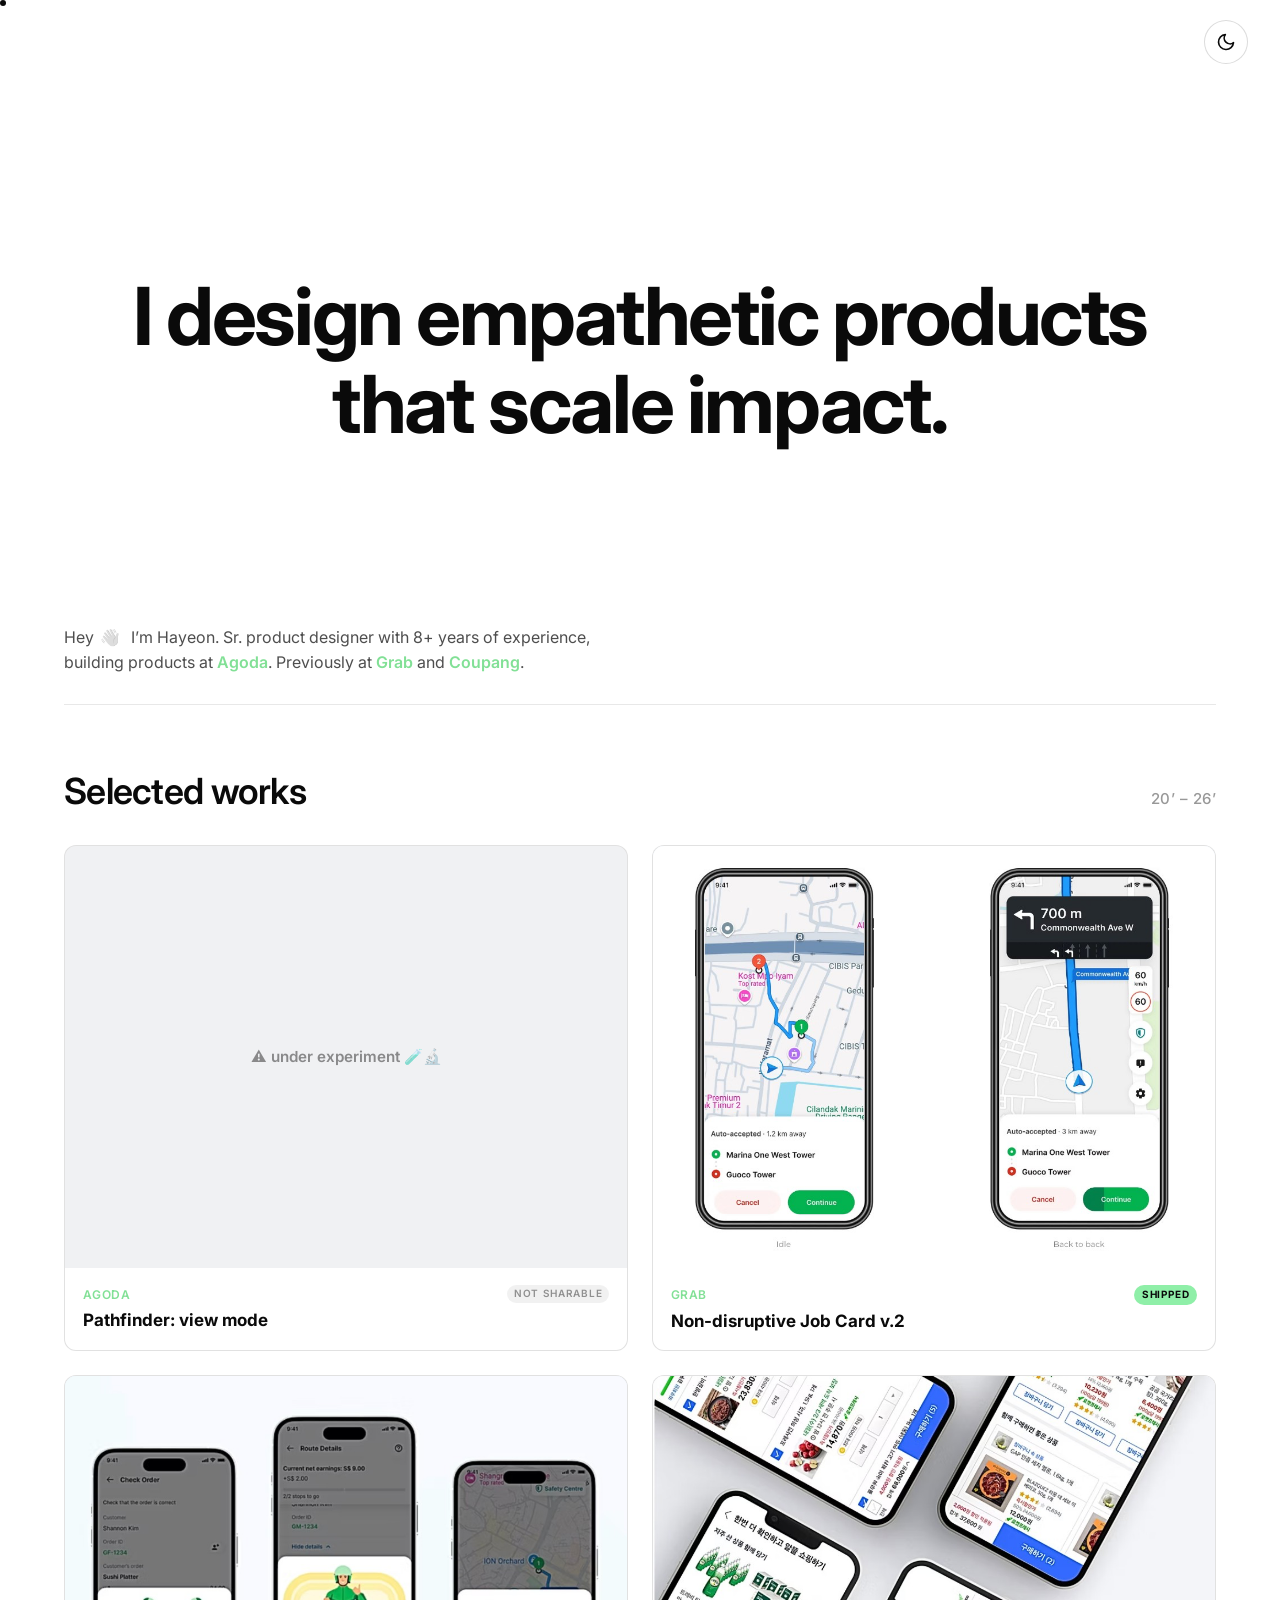
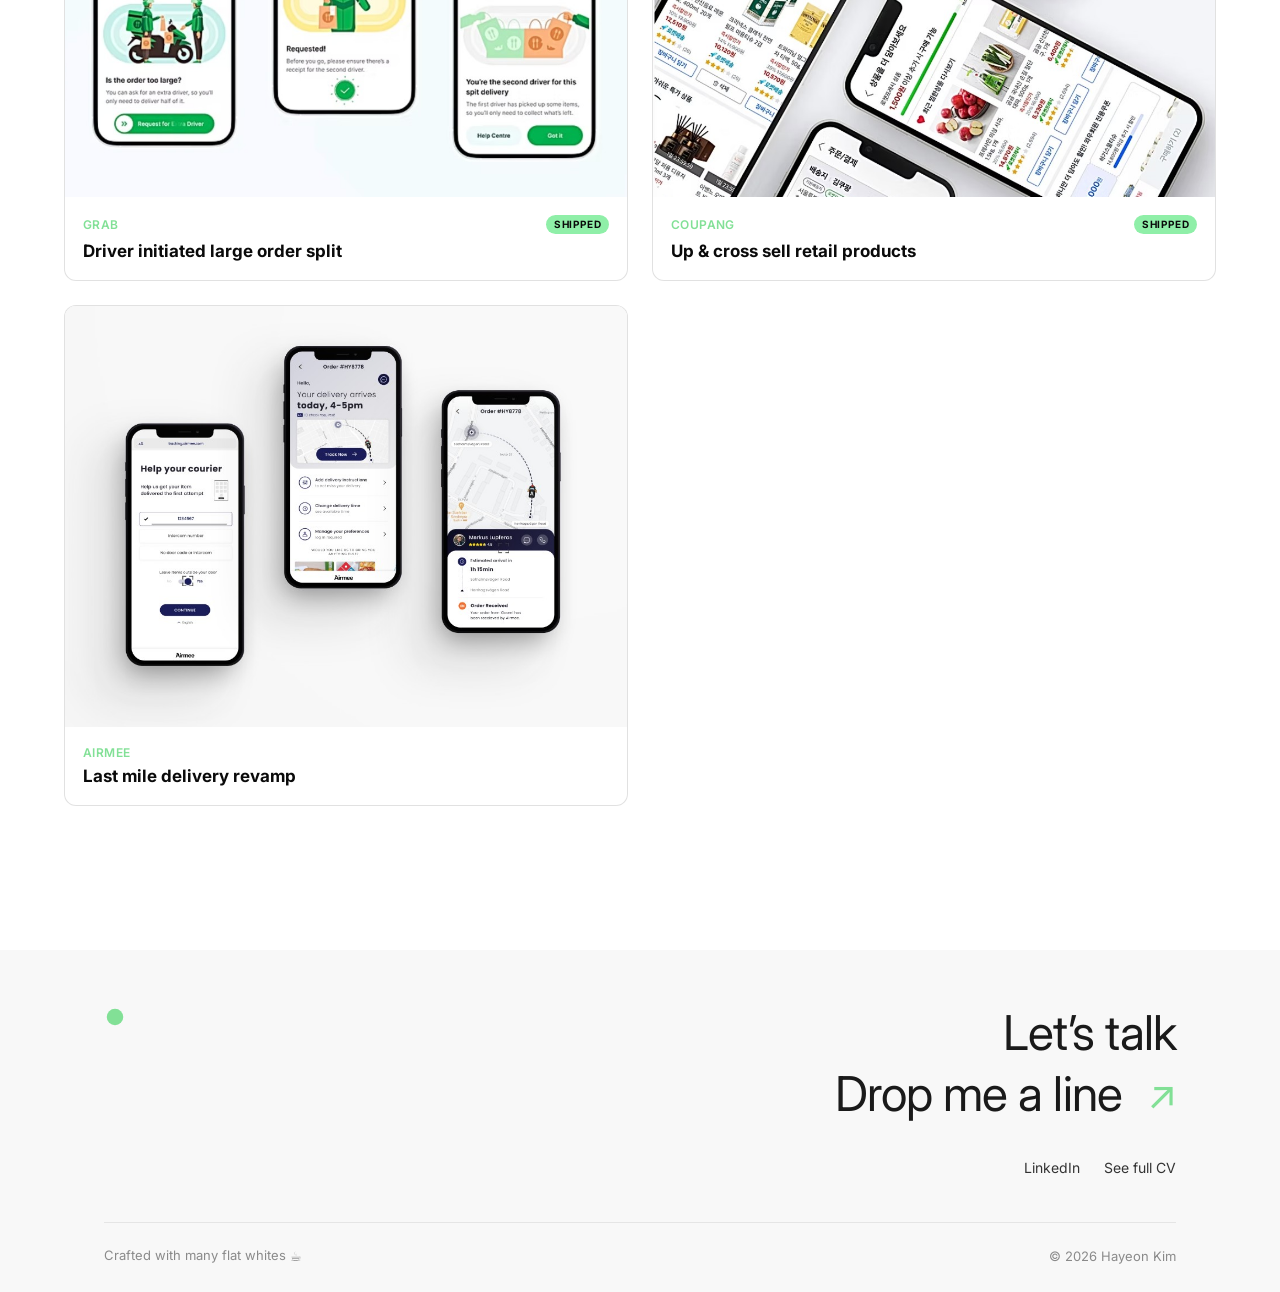
==== commit 98f516c8: "feat: enhance work pages with new cursor and text caret effects - Added cursor and text caret hover " ====
--- a/index.html
+++ b/index.html
@@ -189,43 +189,6 @@
       background: #0c0c0c;
       color: #f5f5f5;
     }
-    @media (hover: hover) and (pointer: fine) {
-      body:has(.page--minimal) {
-        cursor: none;
-      }
-    }
-    @media (prefers-reduced-motion: reduce) {
-      body:has(.page--minimal) {
-        cursor: auto;
-      }
-    }
-
-    .landing-cursor {
-      position: fixed;
-      left: 0;
-      top: 0;
-      z-index: 10000;
-      pointer-events: none;
-      width: 6px;
-      height: 6px;
-      will-change: left, top;
-    }
-    .landing-cursor__dot {
-      width: 100%;
-      height: 100%;
-      border-radius: 50%;
-      background: #0a0a0a;
-    }
-    html[data-theme="dark"] .landing-cursor__dot {
-      background: #0a0a0a;
-      box-shadow: 0 0 0 1px rgba(255, 255, 255, 0.9);
-    }
-    @media (prefers-reduced-motion: reduce) {
-      .landing-cursor {
-        display: none !important;
-      }
-    }
-
     .landing-stack {
       position: relative;
       z-index: 1;
@@ -455,6 +418,7 @@
       gap: clamp(0.75rem, 2.5vw, 1.5rem);
     }
     .site-footer__nav-list a {
+      display: inline-block;
       font-family: var(--font-sans);
       font-size: 0.875rem;
       color: #333;
@@ -463,20 +427,18 @@
       padding: 0.2rem 0.35rem;
       margin: -0.2rem -0.35rem;
       border-radius: 4px;
-      transition: color 0.2s ease, background 0.2s ease, backdrop-filter 0.2s ease;
+      transition: color 0.2s ease, transform 0.25s ease, filter 0.25s ease;
     }
     html[data-theme="dark"] .site-footer__nav-list a {
       color: #c4c4c4;
     }
     .site-footer__nav-list a:hover {
       color: #0a0a0a;
-      background: rgba(255, 255, 255, 0.45);
-      -webkit-backdrop-filter: blur(10px);
-      backdrop-filter: blur(10px);
+      transform: translate(3px, -3px);
+      filter: brightness(1.1);
     }
     html[data-theme="dark"] .site-footer__nav-list a:hover {
       color: #fff;
-      background: rgba(255, 255, 255, 0.08);
     }
     .site-footer__nav-list a:focus-visible {
       outline: 2px solid #82e096;
@@ -501,6 +463,82 @@
       border-top-color: #2a2a2a;
       color: #7a7a7a;
     }
+    .site-footer__coffee {
+      position: relative;
+      display: inline-block;
+      vertical-align: -0.08em;
+    }
+    .site-footer__coffee::before,
+    .site-footer__coffee::after {
+      content: "";
+      position: absolute;
+      bottom: 78%;
+      width: 0.45rem;
+      height: 1rem;
+      left: 50%;
+      border-radius: 50%;
+      pointer-events: none;
+      background: radial-gradient(ellipse 80% 100% at 50% 100%, rgba(100, 100, 100, 0.38), transparent 72%);
+      filter: blur(2.5px);
+      opacity: 0;
+      transform-origin: 50% 100%;
+      animation: site-footer-coffee-steam 2.35s ease-in-out infinite;
+    }
+    .site-footer__coffee::before {
+      margin-left: -0.55rem;
+      animation-delay: 0s;
+    }
+    .site-footer__coffee::after {
+      margin-left: 0.08rem;
+      height: 1.15rem;
+      width: 0.4rem;
+      animation-delay: 0.55s;
+    }
+    html[data-theme="dark"] .site-footer__coffee::before,
+    html[data-theme="dark"] .site-footer__coffee::after {
+      background: radial-gradient(
+        ellipse 90% 100% at 50% 100%,
+        rgba(255, 255, 255, 0.55),
+        rgba(255, 255, 255, 0.12) 45%,
+        transparent 70%
+      );
+      filter: blur(1.65px);
+      box-shadow: 0 -3px 14px rgba(255, 255, 255, 0.2);
+      animation-name: site-footer-coffee-steam-dark;
+    }
+    @keyframes site-footer-coffee-steam {
+      0% {
+        opacity: 0;
+        transform: translateY(0.2em) scale(0.65, 0.45) translateX(0);
+      }
+      35% {
+        opacity: 0.75;
+      }
+      100% {
+        opacity: 0;
+        transform: translateY(-0.95em) scale(1.15, 1.5) translateX(0.12em);
+      }
+    }
+    @keyframes site-footer-coffee-steam-dark {
+      0% {
+        opacity: 0;
+        transform: translateY(0.2em) scale(0.65, 0.45) translateX(0);
+      }
+      30% {
+        opacity: 0.95;
+      }
+      100% {
+        opacity: 0;
+        transform: translateY(-0.95em) scale(1.15, 1.5) translateX(0.12em);
+      }
+    }
+    @media (prefers-reduced-motion: reduce) {
+      .site-footer__coffee::before,
+      .site-footer__coffee::after {
+        animation: none;
+        opacity: 0;
+      }
+    }
     @media (max-width: 720px) {
       .site-footer__main {
         grid-template-columns: 1fr;
@@ -515,183 +553,6 @@
       .site-footer__nav-list {
         justify-content: flex-start;
       }
-    }
-
-    .site-footer__nav-btn {
-      font-family: var(--font-sans);
-      font-size: 0.875rem;
-      color: #333;
-      line-height: 1.45;
-      padding: 0.2rem 0.35rem;
-      margin: -0.2rem -0.35rem;
-      border: none;
-      border-radius: 4px;
-      background: none;
-      cursor: pointer;
-      text-align: inherit;
-      transition: color 0.2s ease, background 0.2s ease, backdrop-filter 0.2s ease;
-    }
-    html[data-theme="dark"] .site-footer__nav-btn {
-      color: #c4c4c4;
-    }
-    .site-footer__nav-btn:hover {
-      color: #0a0a0a;
-      background: rgba(255, 255, 255, 0.45);
-      -webkit-backdrop-filter: blur(10px);
-      backdrop-filter: blur(10px);
-    }
-    html[data-theme="dark"] .site-footer__nav-btn:hover {
-      color: #fff;
-      background: rgba(255, 255, 255, 0.08);
-    }
-    .site-footer__nav-btn:focus-visible {
-      outline: 2px solid #82e096;
-      outline-offset: 2px;
-    }
-    html[data-theme="dark"] .site-footer__nav-btn:focus-visible {
-      outline-color: #4ade80;
-    }
-
-    .about-dialog {
-      max-width: min(100%, 40rem);
-      width: calc(100% - 2rem);
-      padding: 0;
-      border: none;
-      border-radius: 12px;
-      background: #ffffff;
-      color: #0a0a0a;
-      box-shadow: 0 24px 80px rgba(0, 0, 0, 0.2);
-    }
-    html[data-theme="dark"] .about-dialog {
-      background: #1a1a1a;
-      color: #f0f0f0;
-    }
-    .about-dialog::backdrop {
-      background: rgba(0, 0, 0, 0.45);
-      -webkit-backdrop-filter: blur(4px);
-      backdrop-filter: blur(4px);
-    }
-    .about-dialog__inner {
-      padding: clamp(1.25rem, 4vw, 2rem);
-      max-height: min(85vh, 720px);
-      overflow-y: auto;
-    }
-    .about-dialog__close {
-      position: sticky;
-      top: 0;
-      float: right;
-      margin: -0.25rem -0.25rem 0.5rem 0.5rem;
-      width: 2.25rem;
-      height: 2.25rem;
-      display: grid;
-      place-items: center;
-      border: none;
-      border-radius: 8px;
-      background: rgba(0, 0, 0, 0.06);
-      color: inherit;
-      font-size: 1.35rem;
-      line-height: 1;
-      cursor: pointer;
-      transition: background 0.2s ease;
-    }
-    html[data-theme="dark"] .about-dialog__close {
-      background: rgba(255, 255, 255, 0.1);
-    }
-    .about-dialog__close:hover {
-      background: rgba(0, 0, 0, 0.1);
-    }
-    html[data-theme="dark"] .about-dialog__close:hover {
-      background: rgba(255, 255, 255, 0.15);
-    }
-    .about-dialog__title {
-      font-family: var(--font-sans);
-      font-size: clamp(1.5rem, 4vw, 2rem);
-      font-weight: 600;
-      letter-spacing: -0.025em;
-      margin: 0 0 1.25rem;
-      padding-right: 2.5rem;
-    }
-    .about-dialog__section-title {
-      font-family: var(--font-sans);
-      font-size: clamp(1.1rem, 2.5vw, 1.35rem);
-      font-weight: 600;
-      color: #7c3aed;
-      margin: 1.5rem 0 0.75rem;
-    }
-    html[data-theme="dark"] .about-dialog__section-title {
-      color: #c4b5fd;
-    }
-    .about-dialog__list {
-      list-style: none;
-      margin: 0;
-      padding: 0;
-      display: flex;
-      flex-direction: column;
-      gap: 1.25rem;
-    }
-    .about-dialog__item-title {
-      font-family: var(--font-sans);
-      font-weight: 700;
-      font-size: 0.95rem;
-      margin: 0 0 0.25rem;
-    }
-    .about-dialog__item-desc {
-      font-family: var(--font-sans);
-      font-size: 0.875rem;
-      line-height: 1.5;
-      color: rgba(10, 10, 10, 0.72);
-      margin: 0;
-    }
-    html[data-theme="dark"] .about-dialog__item-desc {
-      color: rgba(240, 240, 240, 0.75);
-    }
-    .about-dialog__edu-title {
-      font-family: var(--font-sans);
-      font-size: clamp(1rem, 2.4vw, 1.15rem);
-      font-weight: 600;
-      margin: 1.5rem 0 0.75rem;
-    }
-    .about-dialog__edu-entry {
-      margin-bottom: 1.25rem;
-    }
-    .about-dialog__edu-head {
-      display: flex;
-      flex-wrap: wrap;
-      justify-content: space-between;
-      gap: 0.35rem 1rem;
-      margin-bottom: 0.35rem;
-    }
-    .about-dialog__school {
-      font-family: var(--font-sans);
-      font-weight: 700;
-      font-size: 0.9rem;
-      margin: 0;
-    }
-    .about-dialog__date {
-      font-size: 0.8rem;
-      color: rgba(10, 10, 10, 0.55);
-    }
-    html[data-theme="dark"] .about-dialog__date {
-      color: rgba(240, 240, 240, 0.5);
-    }
-    .about-dialog__degree {
-      font-family: var(--font-sans);
-      font-size: 0.875rem;
-      margin: 0 0 0.5rem;
-    }
-    .about-dialog__bullets {
-      margin: 0;
-      padding-left: 1.15rem;
-      font-family: var(--font-sans);
-      font-size: 0.8125rem;
-      line-height: 1.5;
-      color: rgba(10, 10, 10, 0.78);
-    }
-    html[data-theme="dark"] .about-dialog__bullets {
-      color: rgba(240, 240, 240, 0.78);
-    }
-    .about-dialog__bullets li {
-      margin-bottom: 0.35rem;
     }
 
     /* Hero */
@@ -1211,21 +1072,102 @@
       flex: 1;
       background: var(--bg);
     }
+    .works-card__brand-row {
+      display: flex;
+      flex-wrap: wrap;
+      align-items: center;
+      gap: 0.45rem;
+      width: 100%;
+    }
+    .works-card__brand-row .works-card__shipped,
+    .works-card__brand-row .works-card__tag--deactivated {
+      margin-left: auto;
+    }
     .works-card__brand {
+      display: inline-block;
       font-family: var(--font-sans);
       font-size: clamp(0.6875rem, 1.5vw, 0.75rem);
       font-weight: 600;
       letter-spacing: 0.04em;
       text-transform: uppercase;
       color: var(--hero-company);
+      transition: transform 0.25s ease, filter 0.25s ease;
+    }
+    .works-card__shipped {
+      flex-shrink: 0;
+      display: inline-flex;
+      align-items: center;
+      font-family: var(--font-sans);
+      font-size: clamp(0.5625rem, 1.2vw, 0.625rem);
+      font-weight: 700;
+      letter-spacing: 0.08em;
+      text-transform: uppercase;
+      line-height: 1.15;
+      color: #0a0a0a;
+      background: #8fefa8;
+      padding: 0.25rem 0.5rem;
+      border-radius: 999px;
+      transition: transform 0.25s ease, filter 0.25s ease;
+    }
+    .works-card__tag--deactivated {
+      flex-shrink: 0;
+      display: inline-flex;
+      align-items: center;
+      font-family: var(--font-sans);
+      font-size: clamp(0.5625rem, 1.2vw, 0.625rem);
+      font-weight: 600;
+      letter-spacing: 0.07em;
+      text-transform: uppercase;
+      line-height: 1.15;
+      color: rgba(10, 10, 10, 0.42);
+      background: rgba(10, 10, 10, 0.055);
+      border: none;
+      padding: 0.2rem 0.45rem;
+      border-radius: 999px;
+      transition: transform 0.25s ease, filter 0.25s ease;
+    }
+    html[data-theme="dark"] .works-card__tag--deactivated {
+      color: rgba(240, 240, 240, 0.42);
+      background: rgba(255, 255, 255, 0.07);
     }
     .works-card__title {
+      display: block;
       font-family: var(--font-sans);
       font-weight: 700;
       font-size: clamp(0.9375rem, 2.2vw, 1.0625rem);
       line-height: 1.3;
       color: var(--text);
       margin: 0;
+      transition: transform 0.25s ease, filter 0.25s ease;
+    }
+    .works-card__link:hover .works-card__brand,
+    .works-card__link:hover .works-card__title,
+    .works-card__link:hover .works-card__shipped,
+    .works-card__link:hover .works-card__tag--deactivated {
+      transform: translate(3px, -3px);
+      filter: brightness(1.08);
+    }
+    @media (prefers-reduced-motion: reduce) {
+      .works-card__brand,
+      .works-card__title,
+      .works-card__shipped,
+      .works-card__tag--deactivated {
+        transition: none;
+      }
+      .works-card__link:hover .works-card__brand,
+      .works-card__link:hover .works-card__title,
+      .works-card__link:hover .works-card__shipped,
+      .works-card__link:hover .works-card__tag--deactivated {
+        transform: none;
+        filter: none;
+      }
+      .site-footer__nav-list a {
+        transition: color 0.2s ease;
+      }
+      .site-footer__nav-list a:hover {
+        transform: none;
+        filter: none;
+      }
     }
     .awards-title {
       font-family: var(--font-sans);
@@ -1477,6 +1419,8 @@
       }
     }
   </style>
+  <link rel="stylesheet" href="assets/cursor.css" />
+  <link rel="stylesheet" href="assets/selection.css" />
 </head>
 <body id="top">
   <button
@@ -1533,10 +1477,13 @@
             <article class="works-card">
               <div class="works-card__link works-card__link--wip">
                 <div class="works-card__visual works-card__visual--pathfinder-wip" aria-hidden="true">
-                  <span class="works-card__wip-banner">Under construction 🚧</span>
+                  <span class="works-card__wip-banner">⚠️ under experiment 🧪🔬</span>
                 </div>
                 <div class="works-card__body">
-                  <span class="works-card__brand">Agoda</span>
+                  <div class="works-card__brand-row">
+                    <span class="works-card__brand">Agoda</span>
+                    <span class="works-card__tag works-card__tag--deactivated">Not sharable</span>
+                  </div>
                   <h3 class="works-card__title">Pathfinder: view mode</h3>
                 </div>
               </div>
@@ -1547,7 +1494,10 @@
               <a class="works-card__link" href="works/work-grab-job-card.html">
                 <div class="works-card__visual works-card__visual--collage works-card__visual--q1" aria-hidden="true"></div>
                 <div class="works-card__body">
-                  <span class="works-card__brand">Grab</span>
+                  <div class="works-card__brand-row">
+                    <span class="works-card__brand">Grab</span>
+                    <span class="works-card__shipped">Shipped</span>
+                  </div>
                   <h3 class="works-card__title">Non-disruptive Job Card v.2</h3>
                 </div>
               </a>
@@ -1558,7 +1508,10 @@
               <a class="works-card__link" href="works/work-grab-split-delivery.html">
                 <div class="works-card__visual works-card__visual--collage works-card__visual--q2" aria-hidden="true"></div>
                 <div class="works-card__body">
-                  <span class="works-card__brand">Grab</span>
+                  <div class="works-card__brand-row">
+                    <span class="works-card__brand">Grab</span>
+                    <span class="works-card__shipped">Shipped</span>
+                  </div>
                   <h3 class="works-card__title">Driver initiated large order split</h3>
                 </div>
               </a>
@@ -1569,7 +1522,10 @@
               <a class="works-card__link" href="works/work-coupang-upsell.html">
                 <div class="works-card__visual works-card__visual--collage works-card__visual--q3" aria-hidden="true"></div>
                 <div class="works-card__body">
-                  <span class="works-card__brand">Coupang</span>
+                  <div class="works-card__brand-row">
+                    <span class="works-card__brand">Coupang</span>
+                    <span class="works-card__shipped">Shipped</span>
+                  </div>
                   <h3 class="works-card__title">Up &amp; cross sell retail products</h3>
                 </div>
               </a>
@@ -1580,7 +1536,9 @@
               <a class="works-card__link" href="works/work-airmee-delivery.html">
                 <div class="works-card__visual works-card__visual--collage works-card__visual--q4" aria-hidden="true"></div>
                 <div class="works-card__body">
-                  <span class="works-card__brand">Airmee</span>
+                  <div class="works-card__brand-row">
+                    <span class="works-card__brand">Airmee</span>
+                  </div>
                   <h3 class="works-card__title">Last mile delivery revamp</h3>
                 </div>
               </a>
@@ -1611,69 +1569,21 @@
           <nav class="site-footer__nav" aria-label="Footer">
             <ul class="site-footer__nav-list">
               <li>
-                <button type="button" class="site-footer__nav-btn" id="about-dialog-open">About</button>
-              </li>
-              <li>
                 <a href="https://www.linkedin.com/in/haykim/" target="_blank" rel="noopener noreferrer">LinkedIn</a>
               </li>
               <li>
-                <a href="#">See full CV</a>
+                <a href="assets/resume.pdf" target="_blank" rel="noopener noreferrer">See full CV</a>
               </li>
             </ul>
           </nav>
         </div>
       </div>
       <div class="site-footer__bar">
-        <span>Crafted with many flat whites&nbsp;☕️</span>
+        <span>Crafted with many flat whites&nbsp;<span class="site-footer__coffee" role="img" aria-label="Hot coffee">☕️</span></span>
         <span>&copy; 2026 Hayeon Kim</span>
       </div>
     </div>
   </footer>
-
-  <dialog class="about-dialog" id="about-dialog" aria-labelledby="about-dialog-title">
-    <div class="about-dialog__inner">
-      <button type="button" class="about-dialog__close" id="about-dialog-close" aria-label="Close">&times;</button>
-      <h2 class="about-dialog__title" id="about-dialog-title">About me</h2>
-
-      <h3 class="about-dialog__section-title">Awards</h3>
-      <ul class="about-dialog__list">
-        <li>
-          <p class="about-dialog__item-title">Grab Patent Award winning</p>
-          <p class="about-dialog__item-desc">Female Inventors of Q1 2023</p>
-        </li>
-        <li>
-          <p class="about-dialog__item-title">Coupang Patent Awards</p>
-          <p class="about-dialog__item-desc">Gained 10+ patents from June 2020 &ndash; May 2022</p>
-        </li>
-      </ul>
-
-      <h3 class="about-dialog__section-title" id="about-education-heading">Education &amp; Exhibitions</h3>
-      <article class="about-dialog__edu-entry" aria-labelledby="edu-nyu">
-        <div class="about-dialog__edu-head">
-          <h4 class="about-dialog__school" id="edu-nyu">New York University</h4>
-          <time class="about-dialog__date" datetime="2018-05">May 2018</time>
-        </div>
-        <p class="about-dialog__degree">M.P.S. Interactive Telecommunication Program</p>
-        <ul class="about-dialog__bullets">
-          <li>TSOA Graduate Scholarship, NYU</li>
-          <li>NYC Media Lab, featured a projection mapping AR installation at The New School&rsquo;s Demo Expo (Sep 17&rsquo;)</li>
-          <li>MIT Hacking Art, designed sound and digital visuals for an AR interaction showcased at MIT Media Lab (Nov 17&rsquo;)</li>
-          <li>ITP Thesis &mdash; Droplet: AR Experience Design System</li>
-        </ul>
-      </article>
-      <article class="about-dialog__edu-entry" aria-labelledby="edu-ucsd">
-        <div class="about-dialog__edu-head">
-          <h4 class="about-dialog__school" id="edu-ucsd">University of California, San Diego</h4>
-          <time class="about-dialog__date" datetime="2013-03">Mar 2013</time>
-        </div>
-        <p class="about-dialog__degree">B.A. Media Arts</p>
-        <ul class="about-dialog__bullets">
-          <li>Provost Honour, Phi Beta Kappa, Honour Society member</li>
-          <li>Grand Prize Solo Winner, Adam Douglas Kamil Awards, May 29, 2013</li>
-        </ul>
-      </article>
-    </div>
-  </dialog>
 
   <script>
     (function () {
@@ -1699,43 +1609,7 @@
       syncToggle();
     })();
   </script>
-  <script>
-    (function () {
-      var dialog = document.getElementById("about-dialog");
-      var openBtn = document.getElementById("about-dialog-open");
-      var closeBtn = document.getElementById("about-dialog-close");
-      if (!dialog || !openBtn) return;
-      function openDialog() {
-        if (dialog.showModal) dialog.showModal();
-      }
-      function closeDialog() {
-        if (dialog.close) dialog.close();
-      }
-      openBtn.addEventListener("click", openDialog);
-      if (closeBtn) closeBtn.addEventListener("click", closeDialog);
-      dialog.addEventListener("click", function (e) {
-        if (e.target === dialog) closeDialog();
-      });
-    })();
-  </script>
-  <script>
-    (function () {
-      var el = document.getElementById("landing-cursor");
-      if (!el) return;
-      if (window.matchMedia("(prefers-reduced-motion: reduce)").matches) return;
-      if (!window.matchMedia("(hover: hover) and (pointer: fine)").matches) {
-        el.style.display = "none";
-        return;
-      }
-      var half = 3;
-      function move(e) {
-        el.style.left = e.clientX - half + "px";
-        el.style.top = e.clientY - half + "px";
-      }
-      document.addEventListener("mousemove", move, { passive: true });
-      document.addEventListener("mouseenter", move, { passive: true });
-    })();
-  </script>
+  <script src="assets/cursor.js"></script>
   <script>
     (function () {
       var HEADLINE_PHRASES = [
@@ -1813,11 +1687,17 @@
       if (!window.matchMedia("(hover: hover) and (pointer: fine)").matches) return;
       var active = false;
       function setVars(e) {
-        var rect = h1.getBoundingClientRect();
-        var x = e.clientX - rect.left;
-        var y = e.clientY - rect.top;
-        x = Math.max(0, Math.min(rect.width, x));
-        y = Math.max(0, Math.min(rect.height, y));
+        var hRect = h1.getBoundingClientRect();
+        var wRect = wrap.getBoundingClientRect();
+        var w = wRect.width;
+        var h = wRect.height;
+        if (w <= 0 || h <= 0) return;
+        var fx = (e.clientX - wRect.left) / w;
+        var fy = (e.clientY - wRect.top) / h;
+        fx = Math.max(0, Math.min(1, fx));
+        fy = Math.max(0, Math.min(1, fy));
+        var x = fx * hRect.width;
+        var y = fy * hRect.height;
         h1.style.setProperty("--cx", x + "px");
         h1.style.setProperty("--cy", y + "px");
         h1.style.setProperty("--ox", x + "px");
@@ -1857,8 +1737,9 @@
   </script>
   <script>
     (function () {
+      var wrap = document.getElementById("landing-headline-mag");
       var h1 = document.getElementById("landing-headline");
-      if (!h1) return;
+      if (!wrap || !h1 || !wrap.contains(h1)) return;
       if (window.matchMedia("(prefers-reduced-motion: reduce)").matches) return;
       var base = h1.querySelector(".landing-headline__base");
       var zoom = h1.querySelector(".landing-headline__zoom");
@@ -1945,7 +1826,7 @@
         scheduledBurst = new Set();
         chainIndex = 0;
         try {
-          base.setPointerCapture(e.pointerId);
+          wrap.setPointerCapture(e.pointerId);
         } catch (err) {}
         e.preventDefault();
       }
@@ -1959,7 +1840,7 @@
         if (!dragActive) return;
         dragActive = false;
         try {
-          base.releasePointerCapture(e.pointerId);
+          wrap.releasePointerCapture(e.pointerId);
         } catch (err) {}
         if (!dragMoved) {
           var t = charUnderPoint(e.clientX, e.clientY);
@@ -1968,10 +1849,10 @@
         scheduledBurst = new Set();
         chainIndex = 0;
       }
-      base.addEventListener("pointerdown", onPointerDown);
-      base.addEventListener("pointermove", onPointerMove);
-      base.addEventListener("pointerup", onPointerUp);
-      base.addEventListener("pointercancel", onPointerUp);
+      wrap.addEventListener("pointerdown", onPointerDown);
+      wrap.addEventListener("pointermove", onPointerMove);
+      wrap.addEventListener("pointerup", onPointerUp);
+      wrap.addEventListener("pointercancel", onPointerUp);
     })();
   </script>
   <script>
--- a/assets/cursor.css
+++ b/assets/cursor.css
@@ -0,0 +1,58 @@
+/* Custom dot only — no system arrow, pointer, crosshair, or I-beam on these pages */
+@media (hover: hover) and (pointer: fine) {
+  body:has(.page--minimal),
+  body:has(.page--minimal) *,
+  body:has(.work-page),
+  body:has(.work-page) * {
+    cursor: none !important;
+  }
+}
+
+@keyframes landing-cursor-breathe {
+  0%,
+  100% {
+    transform: scale(1);
+  }
+  50% {
+    transform: scale(1.42);
+  }
+}
+
+.landing-cursor {
+  position: fixed;
+  left: 0;
+  top: 0;
+  z-index: 10000;
+  pointer-events: none;
+  width: 6px;
+  height: 6px;
+  overflow: visible;
+  will-change: left, top;
+}
+
+/* Over body text: green caret stays (text-caret-hover.js); hide only the black dot */
+.landing-cursor.landing-cursor--text-hover .landing-cursor__dot {
+  opacity: 0;
+  visibility: hidden;
+  animation: none;
+}
+
+.landing-cursor__dot {
+  width: 100%;
+  height: 100%;
+  border-radius: 50%;
+  background: #0a0a0a;
+  transform-origin: center center;
+  animation: landing-cursor-breathe 2.35s ease-in-out infinite;
+}
+
+html[data-theme="dark"] .landing-cursor__dot {
+  background: #0a0a0a;
+  box-shadow: 0 0 0 1px rgba(255, 255, 255, 0.9);
+}
+
+@media (prefers-reduced-motion: reduce) {
+  .landing-cursor__dot {
+    animation: none;
+  }
+}
--- a/assets/selection.css
+++ b/assets/selection.css
@@ -0,0 +1,10 @@
+/* Drag-selection highlight — color only (no faux bold) */
+::selection {
+  background-color: #8df09d;
+  color: #0a0a0a;
+}
+
+::-moz-selection {
+  background-color: #8df09d;
+  color: #0a0a0a;
+}
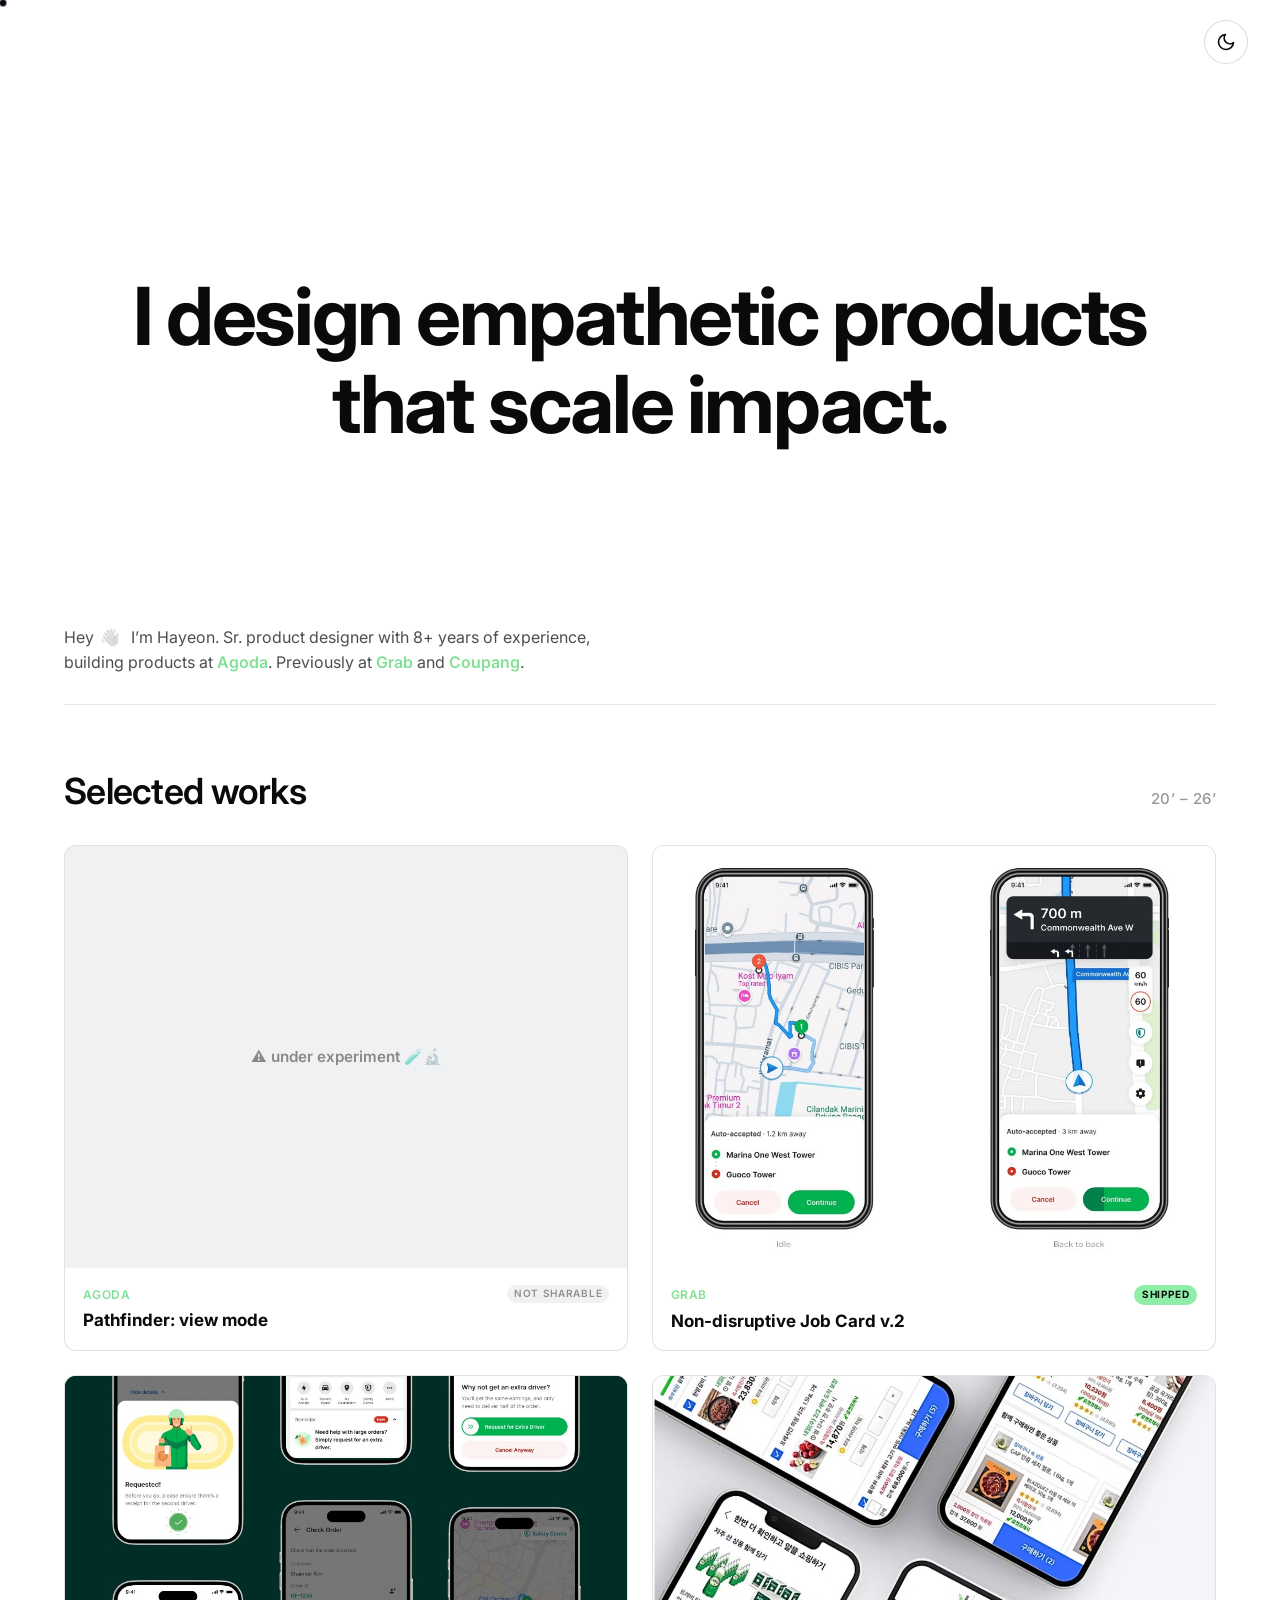
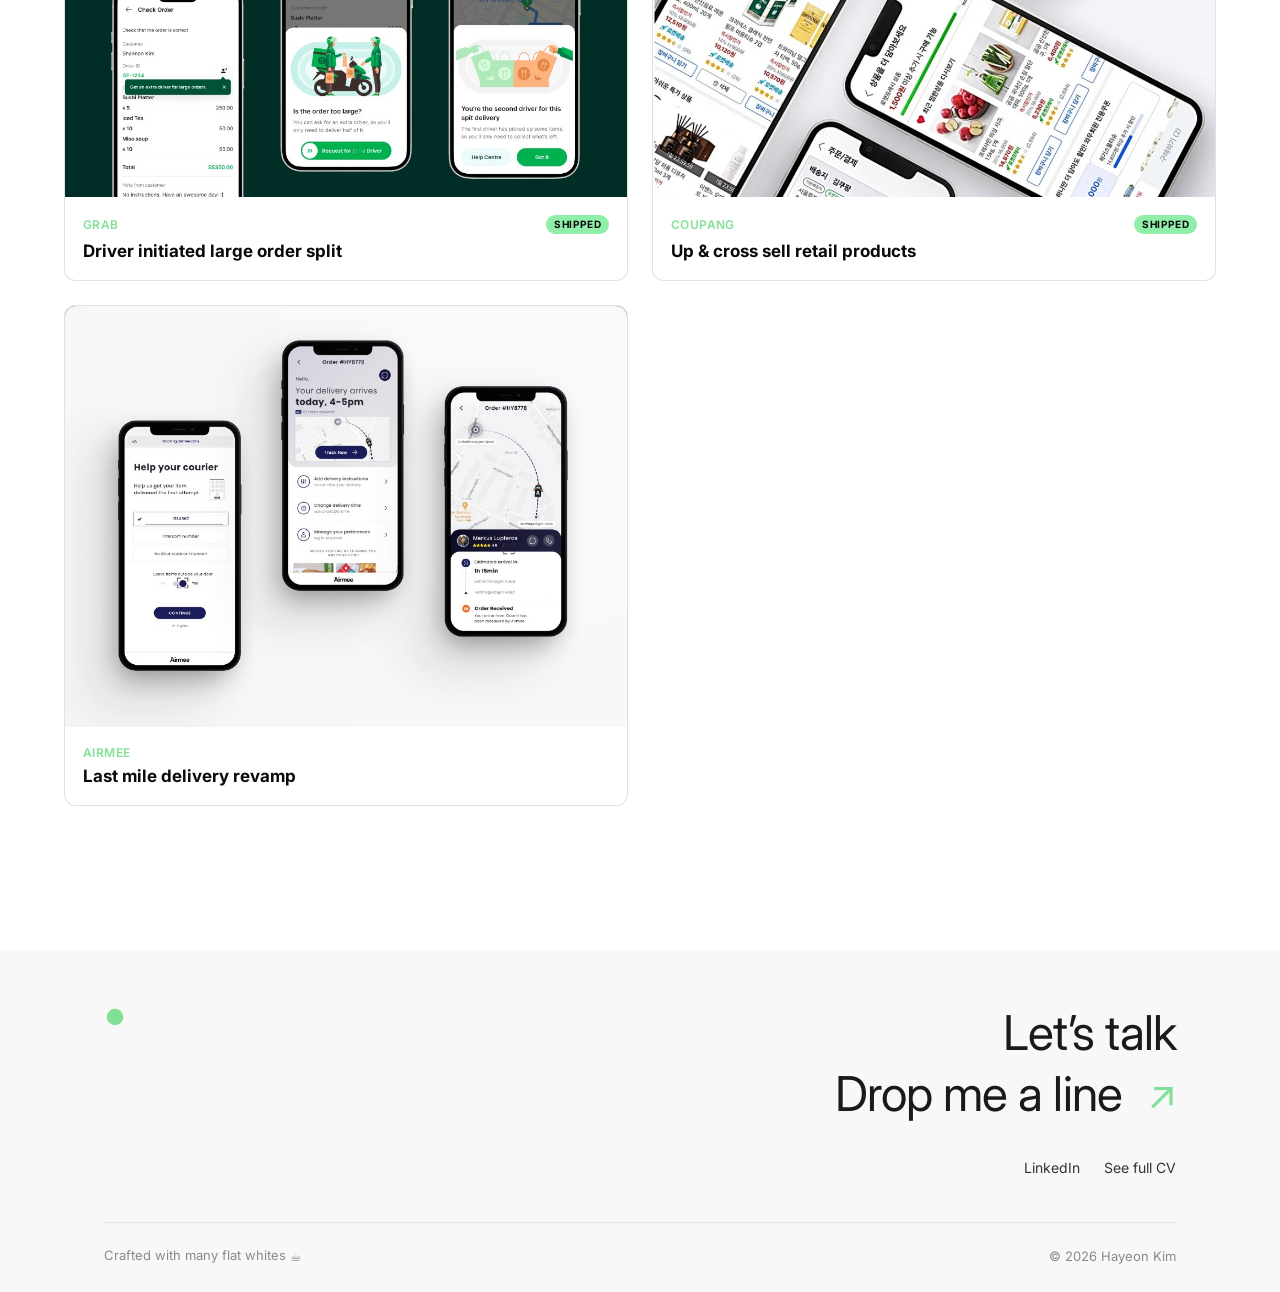
==== commit 740ebcf7: "style(portfolio): refresh work card visuals and grab assets Persist latest visual tuning from previe" ====
--- a/index.html
+++ b/index.html
@@ -992,8 +992,10 @@
     }
     .works-card__visual--collage.works-card__visual--q2 {
       background-image: url("assets/works-grab-split-delivery.png");
-      background-position: center;
-      background-size: cover;
+      background-position: center calc(50% - 20px);
+      background-size: 103%;
+      background-color: rgba(0, 46, 38, 1);
+      color: rgba(0, 46, 38, 1);
       padding: 0;
       box-sizing: border-box;
     }
@@ -1009,9 +1011,10 @@
     .works-card__visual--collage.works-card__visual--q4 {
       background-image: url("assets/works-airmee-delivery-card.png");
       background-position: center;
-      background-size: cover;
+      background-size: 110%;
       background-repeat: no-repeat;
-      background-color: #f6f6f6;
+      background-color: rgba(0, 46, 38, 1);
+      color: rgba(0, 46, 38, 1);
       padding: 0;
       box-sizing: border-box;
     }
--- a/assets/cursor.css
+++ b/assets/cursor.css
@@ -1,5 +1,5 @@
 /* Custom dot only — no system arrow, pointer, crosshair, or I-beam on these pages */
-@media (hover: hover) and (pointer: fine) {
+@media (hover: hover) and (pointer: fine) and (prefers-reduced-motion: no-preference) {
   body:has(.page--minimal),
   body:has(.page--minimal) *,
   body:has(.work-page),
@@ -46,12 +46,20 @@
   animation: landing-cursor-breathe 2.35s ease-in-out infinite;
 }
 
+/* Light UI: 1px contrast ring so the dark dot reads on pale backgrounds (mirrors dark theme’s white ring) */
+html[data-theme="light"] .landing-cursor__dot {
+  box-shadow: 0 0 0 1px rgba(10, 20, 51, 0.42);
+}
+
 html[data-theme="dark"] .landing-cursor__dot {
   background: #0a0a0a;
   box-shadow: 0 0 0 1px rgba(255, 255, 255, 0.9);
 }
 
 @media (prefers-reduced-motion: reduce) {
+  .landing-cursor {
+    display: none !important;
+  }
   .landing-cursor__dot {
     animation: none;
   }
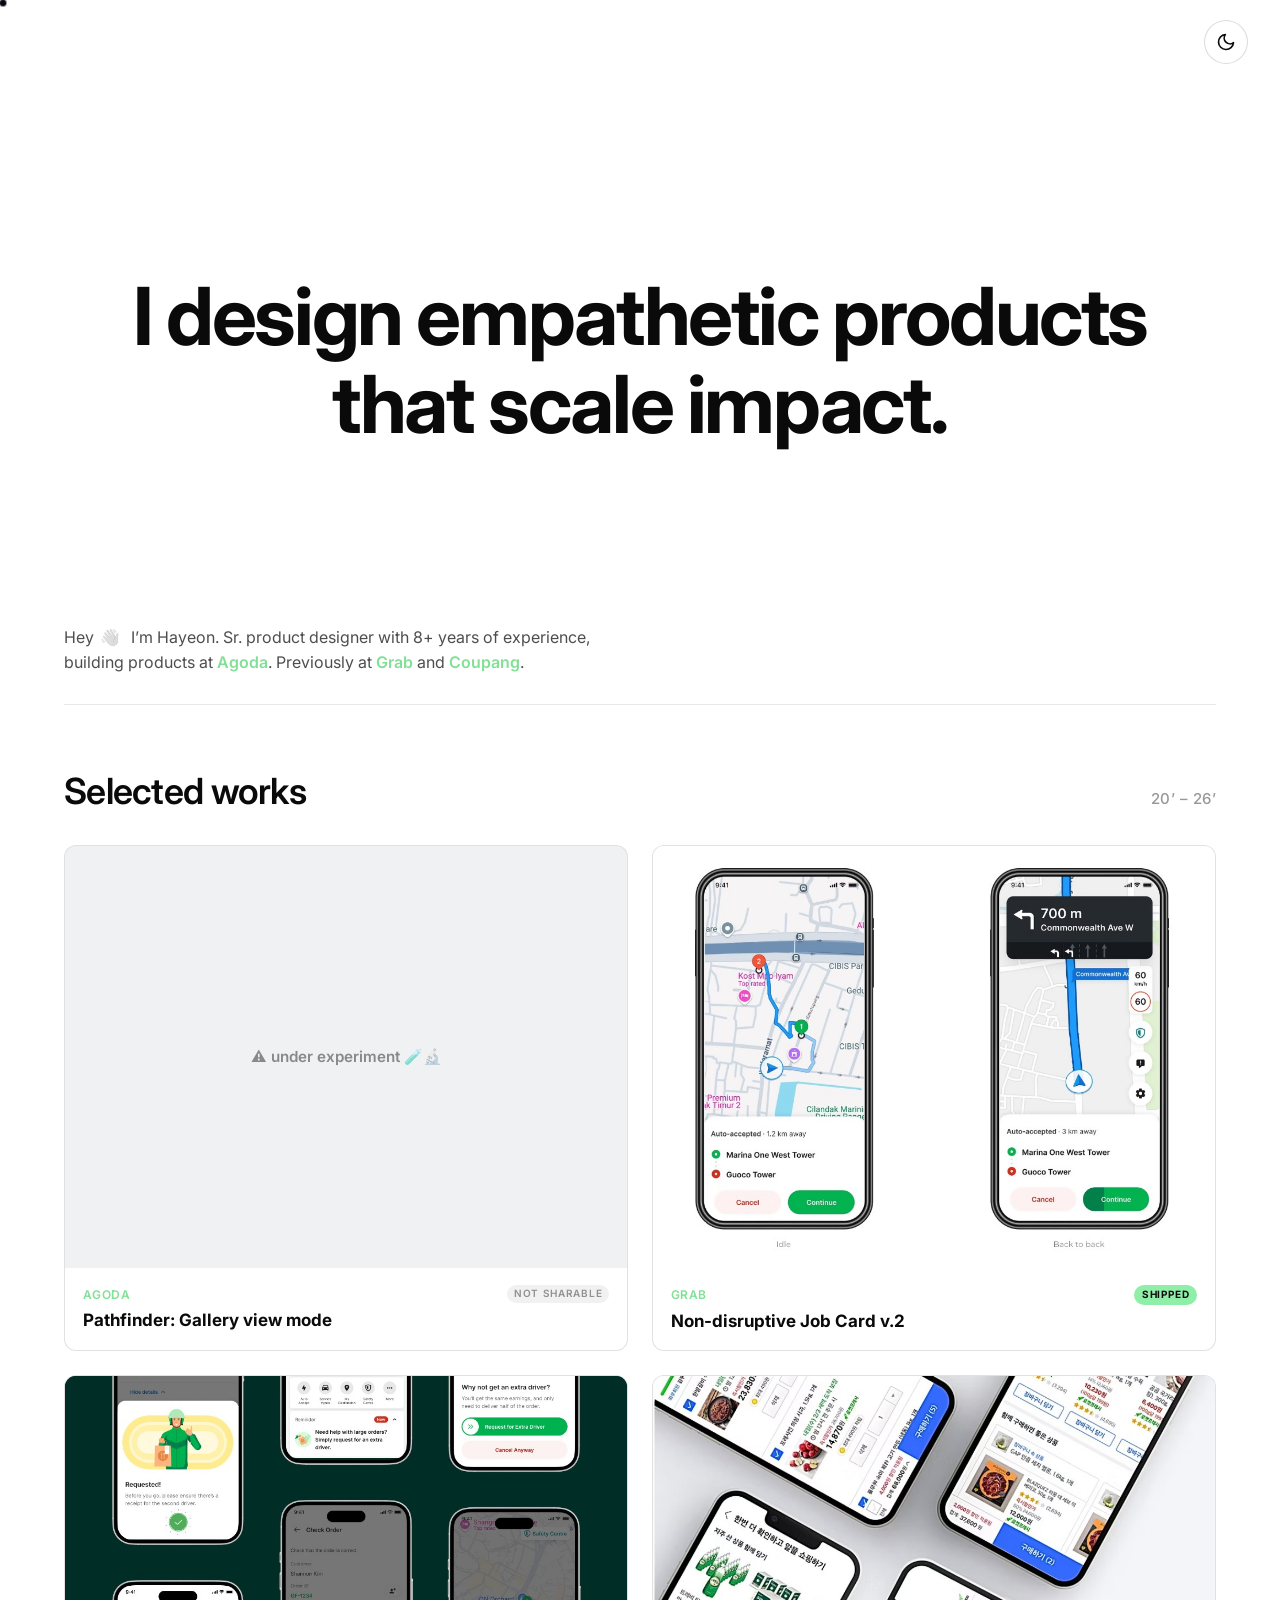
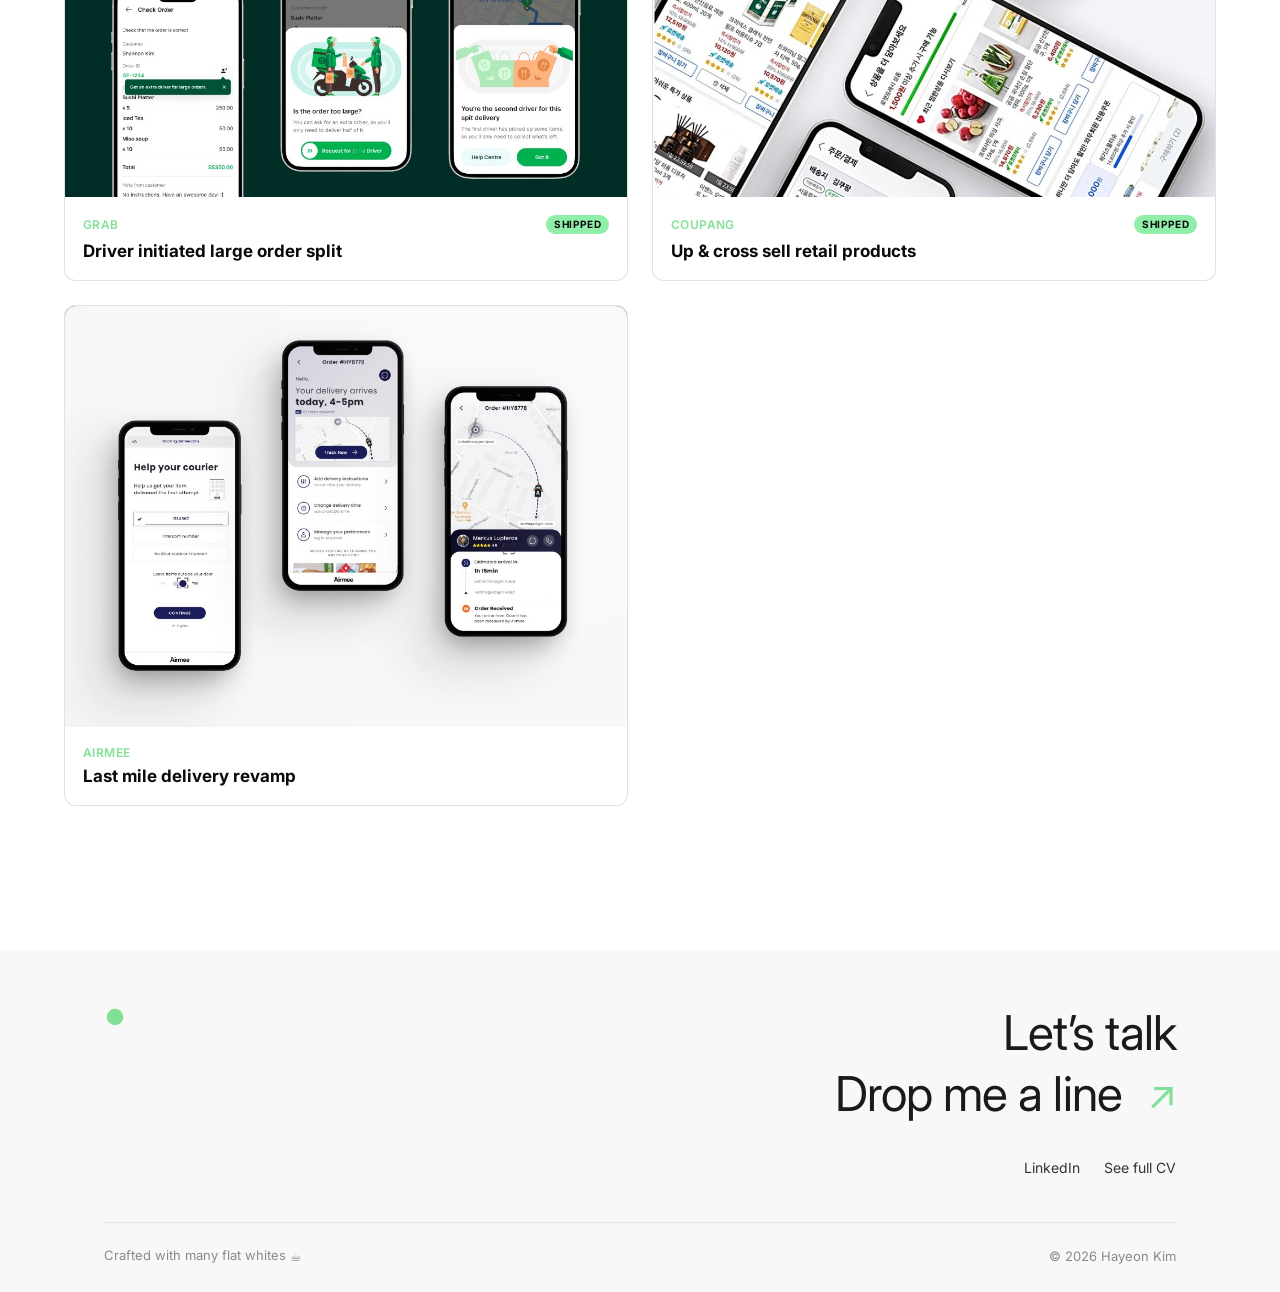
==== commit a5649f88: "Add Agoda Pathfinder case study page with experiment results and assets. Complete the Gallery view c" ====
--- a/index.html
+++ b/index.html
@@ -189,6 +189,9 @@
       background: #0c0c0c;
       color: #f5f5f5;
     }
+    .page--minimal {
+      --landing-content-max: 76rem;
+    }
     .landing-stack {
       position: relative;
       z-index: 1;
@@ -575,6 +578,9 @@
       gap: 0;
       min-width: 0;
       width: 100%;
+      max-width: var(--landing-content-max);
+      margin-left: auto;
+      margin-right: auto;
       min-height: min(56vh, 520px);
       overflow: visible;
     }
@@ -601,6 +607,7 @@
     }
     .hero__copy .landing-bio {
       flex-shrink: 0;
+      align-self: flex-start;
       margin-top: auto;
       margin-left: 0;
       margin-right: 0;
@@ -755,8 +762,9 @@
 
     .page--minimal .works-showcase {
       width: 100%;
-      max-width: 76rem;
-      margin: 0 auto;
+      max-width: var(--landing-content-max);
+      margin-left: auto;
+      margin-right: auto;
       padding: clamp(2.5rem, 6vw, 4rem) 0 clamp(0.5rem, 2vw, 1rem);
       border-top: 1px solid #e8e8e8;
     }
@@ -824,6 +832,18 @@
     }
     .works-card__link--wip {
       cursor: default;
+    }
+    .works-card__link--wip[data-work-gate] {
+      cursor: pointer;
+      text-decoration: none;
+      color: inherit;
+    }
+    .page--minimal .works-card__link--wip[data-work-gate]:hover {
+      transform: translateY(-4px);
+      border-color: rgba(10, 10, 10, 0.18);
+    }
+    html[data-theme="dark"] .page--minimal .works-card__link--wip[data-work-gate]:hover {
+      border-color: rgba(255, 255, 255, 0.2);
     }
     .page--minimal .works-card__link--wip:hover {
       transform: none;
@@ -1478,7 +1498,7 @@
         <ul class="works-grid" role="list">
           <li>
             <article class="works-card">
-              <div class="works-card__link works-card__link--wip">
+              <a class="works-card__link" href="works/work-agoda-pathfinder.html">
                 <div class="works-card__visual works-card__visual--pathfinder-wip" aria-hidden="true">
                   <span class="works-card__wip-banner">⚠️ under experiment 🧪🔬</span>
                 </div>
@@ -1487,9 +1507,9 @@
                     <span class="works-card__brand">Agoda</span>
                     <span class="works-card__tag works-card__tag--deactivated">Not sharable</span>
                   </div>
-                  <h3 class="works-card__title">Pathfinder: view mode</h3>
+                  <h3 class="works-card__title">Pathfinder: Gallery view mode</h3>
                 </div>
-              </div>
+              </a>
             </article>
           </li>
           <li>
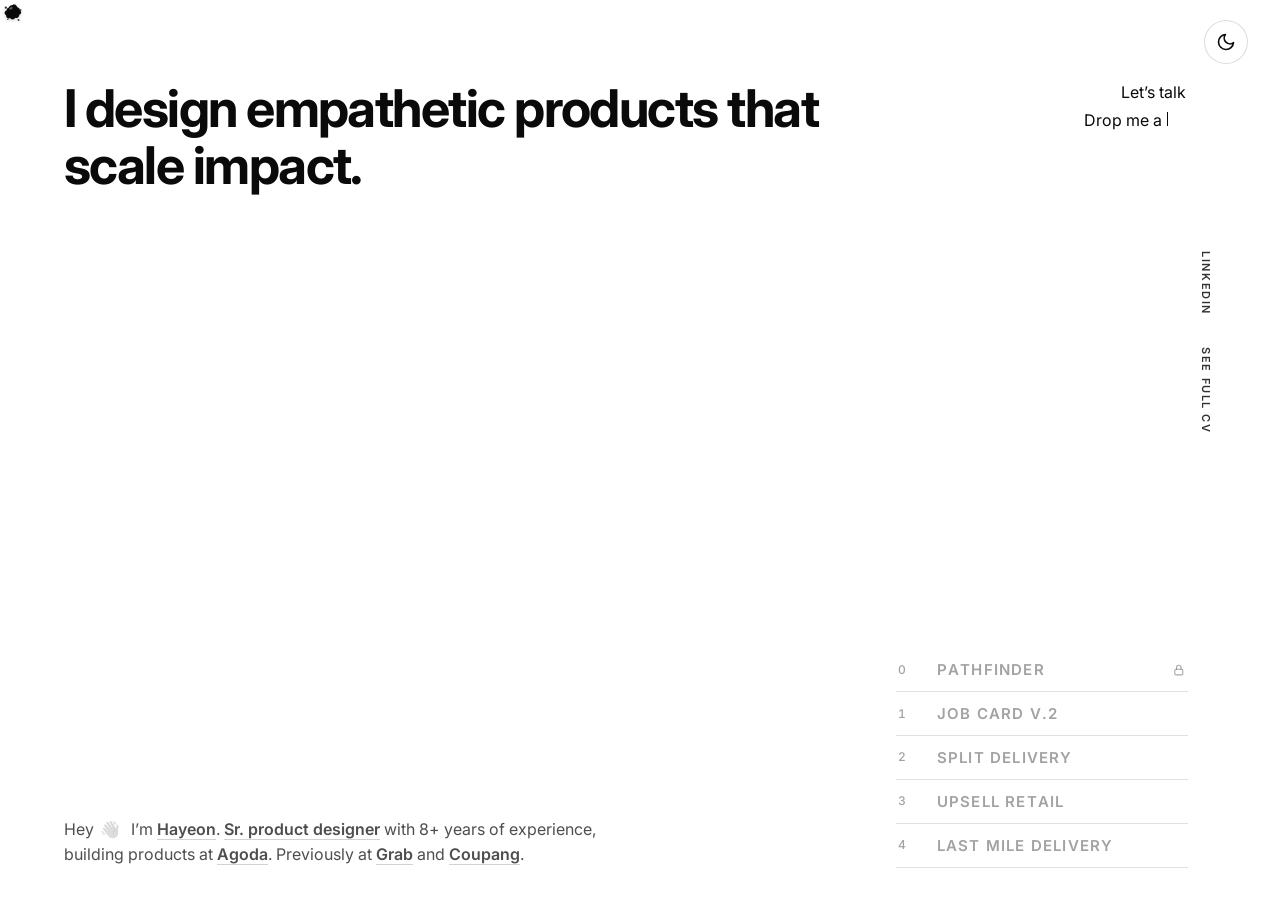
==== commit 57ba95b0: "Update work hero & home hover preview assets - Coupang upsell hero: replace composed cart image with" ====
--- a/index.html
+++ b/index.html
@@ -230,9 +230,65 @@
       margin: 0 0 clamp(2rem, 5vw, 3rem);
       text-align: left;
       color: rgba(10, 10, 10, 0.72);
+      cursor: default;
     }
     html[data-theme="dark"] .landing-bio {
       color: rgba(245, 245, 245, 0.72);
+    }
+    .landing-bio__mark {
+      position: relative;
+      color: inherit;
+      font-weight: 600;
+      text-decoration: none;
+      padding-bottom: 0.06em;
+      background-image: none;
+      box-shadow: inset 0 -1px 0 rgba(10, 10, 10, 0.18);
+      -webkit-box-decoration-break: clone;
+      box-decoration-break: clone;
+      transition: color 0.25s ease, box-shadow 0.25s ease;
+    }
+    html[data-theme="dark"] .landing-bio__mark {
+      box-shadow: inset 0 -1px 0 rgba(245, 245, 245, 0.22);
+    }
+    .landing-bio:hover .landing-bio__mark--name {
+      color: #b844e1;
+      box-shadow: inset 0 -1px 0 rgba(184, 68, 225, 0.28);
+    }
+    .landing-bio:hover .landing-bio__mark--role {
+      color: #4d96ff;
+      box-shadow: inset 0 -1px 0 rgba(77, 150, 255, 0.28);
+    }
+    .landing-bio:hover .landing-bio__mark--agoda {
+      color: #2ec4b6;
+      box-shadow: inset 0 -1px 0 rgba(46, 196, 182, 0.28);
+    }
+    .landing-bio:hover .landing-bio__mark--grab {
+      color: #00b14f;
+      box-shadow: inset 0 -1px 0 rgba(0, 177, 79, 0.28);
+    }
+    .landing-bio:hover .landing-bio__mark--coupang {
+      color: #ff5c8a;
+      box-shadow: inset 0 -1px 0 rgba(255, 92, 138, 0.28);
+    }
+    html[data-theme="dark"] .landing-bio:hover .landing-bio__mark--name {
+      color: #d084f7;
+      box-shadow: inset 0 -1px 0 rgba(208, 132, 247, 0.32);
+    }
+    html[data-theme="dark"] .landing-bio:hover .landing-bio__mark--role {
+      color: #7eb6ff;
+      box-shadow: inset 0 -1px 0 rgba(126, 182, 255, 0.32);
+    }
+    html[data-theme="dark"] .landing-bio:hover .landing-bio__mark--agoda {
+      color: #5eead4;
+      box-shadow: inset 0 -1px 0 rgba(94, 234, 212, 0.32);
+    }
+    html[data-theme="dark"] .landing-bio:hover .landing-bio__mark--grab {
+      color: #4ade80;
+      box-shadow: inset 0 -1px 0 rgba(74, 222, 128, 0.32);
+    }
+    html[data-theme="dark"] .landing-bio:hover .landing-bio__mark--coupang {
+      color: #fb7185;
+      box-shadow: inset 0 -1px 0 rgba(251, 113, 133, 0.32);
     }
     .landing-bio__wave {
       display: inline-block;
@@ -242,7 +298,12 @@
       transform-origin: 70% 70%;
       filter: grayscale(1);
       opacity: 0.88;
+      transition: filter 0.35s ease, opacity 0.35s ease;
       animation: landing-bio-wave 1.15s ease-in-out infinite;
+    }
+    .landing-bio:hover .landing-bio__wave {
+      filter: none;
+      opacity: 1;
     }
     html[data-theme="dark"] .landing-bio__wave {
       opacity: 0.9;
@@ -269,13 +330,6 @@
       .landing-bio__wave {
         animation: none;
       }
-    }
-    .landing-bio__company {
-      color: #82e096;
-      font-weight: 600;
-    }
-    html[data-theme="dark"] .landing-bio__company {
-      color: #4ade80;
     }
 
     .landing-footer {
@@ -326,15 +380,16 @@
       padding: clamp(2.5rem, 6vw, 3.5rem) clamp(1.25rem, 5vw, 4rem) clamp(1.25rem, 4vw, 1.75rem);
     }
     .site-footer__main {
-      display: grid;
-      grid-template-columns: auto 1fr;
+      display: flex;
+      justify-content: flex-start;
+      align-items: flex-start;
       gap: clamp(2rem, 6vw, 4rem);
-      align-items: start;
       padding-bottom: clamp(2rem, 5vw, 2.75rem);
     }
     .site-footer__logo {
       display: block;
       line-height: 0;
+      flex: 0 0 auto;
       transition: opacity 0.2s ease;
       color: #82e096;
     }
@@ -358,7 +413,10 @@
       align-items: flex-end;
       text-align: right;
       gap: clamp(1.5rem, 4vw, 2.25rem);
-      min-width: 0;
+      width: fit-content;
+      max-width: 100%;
+      flex: 0 0 auto;
+      margin-left: auto;
     }
     .site-footer__cta-link {
       text-decoration: none;
@@ -377,17 +435,186 @@
     html[data-theme="dark"] .site-footer__cta-link:focus-visible {
       outline-color: #4ade80;
     }
+
+    .mail-gate {
+      position: fixed;
+      inset: 0;
+      z-index: 20000;
+      display: flex;
+      align-items: center;
+      justify-content: center;
+      padding: 1.25rem;
+      background: rgba(10, 10, 10, 0.28);
+      -webkit-backdrop-filter: blur(10px) saturate(1.2);
+      backdrop-filter: blur(10px) saturate(1.2);
+      opacity: 0;
+      visibility: hidden;
+      pointer-events: none;
+      transition: opacity 220ms cubic-bezier(0.2, 0, 0, 1), visibility 220ms;
+    }
+    .mail-gate.is-open {
+      opacity: 1;
+      visibility: visible;
+      pointer-events: auto;
+    }
+    .mail-gate__dialog {
+      width: min(100%, 22.5rem);
+      padding: 1.35rem 1.35rem 1.2rem;
+      border-radius: 16px;
+      background: rgba(255, 255, 255, 0.82);
+      border: 1px solid rgba(255, 255, 255, 0.7);
+      -webkit-backdrop-filter: blur(22px) saturate(1.4);
+      backdrop-filter: blur(22px) saturate(1.4);
+      color: #0a0a0a;
+      text-align: left;
+      transform: translateY(8px) scale(0.98);
+      transition: transform 240ms cubic-bezier(0.05, 0.7, 0.1, 1);
+    }
+    .mail-gate.is-open .mail-gate__dialog {
+      transform: none;
+    }
+    html[data-theme="dark"] .mail-gate__dialog {
+      background: rgba(28, 28, 28, 0.86);
+      border-color: rgba(255, 255, 255, 0.14);
+      color: #f5f5f5;
+    }
+    .mail-gate__eyebrow {
+      margin: 0 0 0.45rem;
+      font-family: var(--font-sans);
+      font-size: 0.6875rem;
+      font-weight: 600;
+      letter-spacing: 0.08em;
+      text-transform: uppercase;
+      color: #82e096;
+    }
+    html[data-theme="dark"] .mail-gate__eyebrow {
+      color: #4ade80;
+    }
+    .mail-gate__title {
+      margin: 0 0 0.65rem;
+      font-family: var(--font-sans);
+      font-size: 1.125rem;
+      font-weight: 700;
+      letter-spacing: -0.02em;
+      line-height: 1.3;
+    }
+    .mail-gate__email {
+      margin: 0 0 0.55rem;
+      font-family: var(--font-sans);
+      font-size: 0.875rem;
+      font-weight: 600;
+      word-break: break-all;
+      color: rgba(10, 10, 10, 0.78);
+    }
+    html[data-theme="dark"] .mail-gate__email {
+      color: rgba(245, 245, 245, 0.82);
+    }
+    .mail-gate__note {
+      margin: 0 0 1.15rem;
+      font-family: var(--font-sans);
+      font-size: 0.8125rem;
+      line-height: 1.5;
+      color: rgba(10, 10, 10, 0.55);
+    }
+    html[data-theme="dark"] .mail-gate__note {
+      color: rgba(245, 245, 245, 0.55);
+    }
+    .mail-gate__actions {
+      display: flex;
+      justify-content: flex-end;
+      gap: 0.5rem;
+      flex-wrap: wrap;
+    }
+    .mail-gate__btn {
+      appearance: none;
+      border: none;
+      margin: 0;
+      font-family: var(--font-sans);
+      font-size: 0.8125rem;
+      font-weight: 600;
+      line-height: 1.2;
+      padding: 0.55rem 0.9rem;
+      border-radius: 999px;
+      cursor: pointer;
+      transition: opacity 0.2s ease, background-color 0.2s ease, color 0.2s ease;
+    }
+    .mail-gate__btn:focus-visible {
+      outline: 2px solid #82e096;
+      outline-offset: 2px;
+    }
+    html[data-theme="dark"] .mail-gate__btn:focus-visible {
+      outline-color: #4ade80;
+    }
+    .mail-gate__btn--ghost {
+      background: rgba(10, 10, 10, 0.06);
+      color: rgba(10, 10, 10, 0.72);
+    }
+    .mail-gate__btn--ghost:hover {
+      background: rgba(10, 10, 10, 0.1);
+    }
+    html[data-theme="dark"] .mail-gate__btn--ghost {
+      background: rgba(255, 255, 255, 0.08);
+      color: rgba(245, 245, 245, 0.78);
+    }
+    html[data-theme="dark"] .mail-gate__btn--ghost:hover {
+      background: rgba(255, 255, 255, 0.12);
+    }
+    .mail-gate__btn--primary {
+      background: #82e096;
+      color: #0a0a0a;
+    }
+    .mail-gate__btn--primary:hover {
+      opacity: 0.92;
+    }
+    html[data-theme="dark"] .mail-gate__btn--primary {
+      background: #4ade80;
+    }
+    @media (prefers-reduced-motion: reduce) {
+      .mail-gate,
+      .mail-gate__dialog {
+        transition: none;
+      }
+    }
+
     .site-footer__cta-line1,
     .site-footer__cta-line2 {
       display: block;
       font-family: var(--font-sans);
       font-weight: 400;
-      font-size: clamp(2rem, 5vw, 3rem);
-      line-height: 1.12;
-      letter-spacing: -0.02em;
+      font-size: clamp(0.875rem, 1.8vw, 1rem);
+      line-height: 1.6;
+      letter-spacing: normal;
+      min-height: 1.6em;
     }
     .site-footer__cta-line2 {
-      margin-top: 0.15em;
+      margin-top: 0.12em;
+    }
+    .site-footer__cta-typed {
+      white-space: pre-wrap;
+    }
+    .site-footer__cta-caret {
+      display: inline-block;
+      width: 0.07em;
+      height: 0.88em;
+      margin-left: 0.06em;
+      background: currentColor;
+      vertical-align: -0.06em;
+      opacity: 0;
+      pointer-events: none;
+    }
+    .site-footer__cta-caret.is-on {
+      opacity: 1;
+      animation: site-footer-cta-caret 0.85s steps(1, end) infinite;
+    }
+    @keyframes site-footer-cta-caret {
+      0%,
+      49% {
+        opacity: 1;
+      }
+      50%,
+      100% {
+        opacity: 0;
+      }
     }
     .site-footer__cta-arrow {
       display: inline-block;
@@ -395,7 +622,13 @@
       color: #82e096;
       font-size: 0.85em;
       vertical-align: 0.08em;
-      transition: transform 0.25s ease, filter 0.25s ease;
+      opacity: 0;
+      transform: translateY(0.15em);
+      transition: transform 0.25s ease, filter 0.25s ease, opacity 0.3s cubic-bezier(0.2, 0, 0, 1);
+    }
+    .site-footer__cta-arrow.is-shown {
+      opacity: 1;
+      transform: none;
     }
     .site-footer__cta-link:hover .site-footer__cta-arrow {
       transform: translate(3px, -3px);
@@ -403,6 +636,16 @@
     }
     html[data-theme="dark"] .site-footer__cta-arrow {
       color: #4ade80;
+    }
+    @media (prefers-reduced-motion: reduce) {
+      .site-footer__cta-caret {
+        display: none;
+      }
+      .site-footer__cta-arrow {
+        opacity: 1;
+        transform: none;
+        transition: none;
+      }
     }
     .site-footer__nav {
       display: flex;
@@ -544,11 +787,13 @@
     }
     @media (max-width: 720px) {
       .site-footer__main {
-        grid-template-columns: 1fr;
+        flex-direction: column;
       }
       .site-footer__cta-block {
         align-items: flex-start;
         text-align: left;
+        margin-left: 0;
+        width: fit-content;
       }
       .site-footer__nav {
         justify-content: flex-start;
@@ -564,43 +809,99 @@
       flex-direction: column;
       align-items: stretch;
       flex: 1;
-      min-height: min(72vh, 640px);
-      padding-top: clamp(1rem, 4vw, 2rem);
+      min-height: min(78vh, 720px);
+      padding-top: clamp(0.25rem, 2vw, 1rem);
       overflow: visible;
     }
     .hero__copy {
       position: relative;
-      display: flex;
-      flex-direction: column;
+      display: grid;
+      grid-template-columns: minmax(0, 1fr) minmax(13rem, 20rem);
+      gap: clamp(1.25rem, 3.5vw, 3rem);
       align-items: stretch;
-      justify-content: flex-start;
       flex: 1 1 auto;
-      gap: 0;
       min-width: 0;
       width: 100%;
       max-width: var(--landing-content-max);
       margin-left: auto;
       margin-right: auto;
-      min-height: min(56vh, 520px);
+      min-height: min(70vh, 640px);
       overflow: visible;
     }
-    .hero__copy .landing-headline-wrap {
-      flex: 1 1 auto;
+    .hero__left {
+      display: grid;
+      grid-template-rows: auto minmax(0, 1fr) auto;
+      gap: clamp(0.75rem, 2vw, 1.25rem);
+      min-width: 0;
+      min-height: 0;
+    }
+    .hero__right {
+      position: relative;
       display: flex;
       flex-direction: column;
+      align-items: flex-end;
+      justify-content: space-between;
+      gap: clamp(1.25rem, 3vw, 2rem);
+      min-width: 0;
+      min-height: 0;
+      padding-right: 1.75rem;
+    }
+    .hero__right .landing-cta {
+      flex: 0 0 auto;
+      align-self: flex-end;
+      margin-left: 0;
+      color: inherit;
+      gap: 0;
+    }
+    .landing-side-nav {
+      position: absolute;
+      right: 0;
+      top: 33.333%;
+      transform: translateY(-50%);
+      writing-mode: vertical-rl;
+      text-orientation: mixed;
+      z-index: 2;
+    }
+    .landing-side-nav .site-footer__nav-list {
+      flex-direction: row;
+      flex-wrap: nowrap;
+      justify-content: center;
       align-items: center;
-      justify-content: center;
-      padding: clamp(0.5rem, 2vw, 1rem) 0;
-      text-align: center;
+      gap: 1.35rem;
+    }
+    .landing-side-nav .site-footer__nav-list a {
+      font-size: 0.6875rem;
+      font-weight: 600;
+      letter-spacing: 0.14em;
+      text-transform: uppercase;
+      padding: 0.35rem 0.15rem;
+      margin: 0;
+      white-space: nowrap;
+    }
+    .landing-side-nav .site-footer__nav-list a:hover {
+      transform: translateY(-3px);
+      filter: none;
+    }
+    .hero__copy .landing-headline-wrap {
+      flex: 0 0 auto;
+      display: flex;
+      flex-direction: column;
+      align-items: flex-start;
+      justify-content: flex-start;
+      padding: 0;
+      text-align: left;
       width: 100%;
       min-height: 0;
       overflow: visible;
+      margin-left: 0;
     }
     .hero .landing-headline {
-      margin-left: auto;
-      margin-right: auto;
-      max-width: min(100%, 22ch);
-      text-align: center;
+      margin-left: 0;
+      margin-right: 0;
+      width: 100%;
+      max-width: 100%;
+      text-align: left;
+      font-size: clamp(1.75rem, 4.5vw, 3.25rem);
       word-break: normal;
       overflow-wrap: normal;
       hyphens: manual;
@@ -608,13 +909,75 @@
     .hero__copy .landing-bio {
       flex-shrink: 0;
       align-self: flex-start;
-      margin-top: auto;
+      margin-top: 0;
       margin-left: 0;
       margin-right: 0;
       margin-bottom: 0;
-      padding-bottom: clamp(1rem, 2.5vw, 1.75rem);
+      padding-bottom: 0;
       text-align: left;
-      max-width: 100%;
+      max-width: min(100%, 34rem);
+    }
+    .hero__copy .works-preview {
+      min-height: 0;
+      height: 100%;
+      align-self: stretch;
+    }
+    .hero__copy .works-index {
+      align-self: stretch;
+      width: 100%;
+      max-width: 20rem;
+      margin-top: auto;
+    }
+    @media (max-width: 860px) {
+      .hero {
+        min-height: 0;
+      }
+      .hero__copy {
+        grid-template-columns: 1fr;
+        min-height: 0;
+        gap: 1.5rem;
+      }
+      .hero__left {
+        grid-template-rows: auto auto auto;
+      }
+      .hero__right {
+        align-items: stretch;
+        order: -1;
+        padding-right: 0;
+        position: relative;
+      }
+      .hero__right .landing-cta {
+        align-self: flex-end;
+      }
+      .landing-side-nav {
+        position: static;
+        transform: none;
+        writing-mode: horizontal-tb;
+        text-orientation: mixed;
+        align-self: flex-end;
+        margin-top: 0.75rem;
+      }
+      .landing-side-nav .site-footer__nav-list {
+        flex-direction: row;
+        gap: clamp(0.75rem, 2.5vw, 1.5rem);
+      }
+      .landing-side-nav .site-footer__nav-list a:hover {
+        transform: translate(3px, -3px);
+      }
+      .hero__copy .works-preview {
+        min-height: 200px;
+        aspect-ratio: 16 / 10;
+        height: auto;
+      }
+      .hero__copy:not(.is-previewing) .works-preview {
+        display: none;
+      }
+      .hero__copy.is-previewing .works-preview {
+        display: flex;
+      }
+      .hero__copy .works-index {
+        max-width: none;
+      }
     }
     .landing-headline-wrap.landing-headline--mag {
       position: relative;
@@ -626,7 +989,7 @@
       --cy: 50%;
       --ox: 50%;
       --oy: 50%;
-      padding: clamp(1rem, 3vw, 2rem);
+      padding: 0;
       box-sizing: border-box;
       width: 100%;
       max-width: 100%;
@@ -634,7 +997,9 @@
     }
     .landing-headline-wrap.landing-headline--mag .landing-headline {
       position: relative;
-      display: inline-block;
+      display: block;
+      width: 100%;
+      max-width: 100%;
       overflow: visible;
       vertical-align: top;
       cursor: crosshair;
@@ -898,6 +1263,418 @@
       color: #f0f0f0;
     }
 
+    .works-stage {
+      --ease-standard: cubic-bezier(0.2, 0, 0, 1);
+      --ease-emphasized-decel: cubic-bezier(0.05, 0.7, 0.1, 1);
+    }
+    .works-preview {
+      position: relative;
+      display: flex;
+      flex-direction: column;
+      min-height: min(36vh, 320px);
+      border-radius: 16px;
+      overflow: hidden;
+      /* Light mode: tinted frost + dark rim so glass reads on white */
+      background: rgba(246, 248, 250, 0.62);
+      border: 1px solid rgba(10, 10, 10, 0.16);
+      box-shadow:
+        inset 0 1px 0 rgba(255, 255, 255, 0.92),
+        inset 0 0 0 1px rgba(255, 255, 255, 0.35),
+        0 0 0 1px rgba(10, 10, 10, 0.04);
+      -webkit-backdrop-filter: blur(32px) saturate(1.55);
+      backdrop-filter: blur(32px) saturate(1.55);
+      opacity: 0;
+      transform: translateY(10px) scale(0.985);
+      pointer-events: none;
+      transition:
+        opacity 280ms var(--ease-standard),
+        transform 320ms var(--ease-emphasized-decel);
+    }
+    .works-preview::before {
+      content: "";
+      position: absolute;
+      inset: 0;
+      border-radius: inherit;
+      pointer-events: none;
+      background: linear-gradient(
+        145deg,
+        rgba(255, 255, 255, 0.55) 0%,
+        rgba(255, 255, 255, 0.08) 42%,
+        rgba(10, 10, 10, 0.03) 100%
+      );
+      z-index: 0;
+    }
+    .works-preview > * {
+      position: relative;
+      z-index: 1;
+    }
+    html[data-theme="dark"] .works-preview {
+      background: rgba(18, 18, 18, 0.42);
+      border-color: rgba(255, 255, 255, 0.18);
+      box-shadow:
+        inset 0 1px 0 rgba(255, 255, 255, 0.1),
+        0 0 0 1px rgba(255, 255, 255, 0.04);
+    }
+    html[data-theme="dark"] .works-preview::before {
+      background: linear-gradient(
+        145deg,
+        rgba(255, 255, 255, 0.12) 0%,
+        rgba(255, 255, 255, 0.02) 45%,
+        rgba(0, 0, 0, 0.2) 100%
+      );
+    }
+    .is-previewing .works-preview,
+    .works-stage.is-previewing .works-preview {
+      opacity: 1;
+      transform: translateY(0) scale(1);
+      pointer-events: auto;
+    }
+    .works-preview__media {
+      position: relative;
+      flex: 1 1 auto;
+      min-height: 0;
+      margin: 0.55rem 0.55rem 0;
+      border-radius: 12px;
+      overflow: hidden;
+      background: rgba(10, 10, 10, 0.04) center / cover no-repeat;
+      border: 1px solid #e8e8e8;
+      box-shadow: inset 0 1px 0 rgba(255, 255, 255, 0.28);
+      -webkit-backdrop-filter: blur(12px) saturate(1.25);
+      backdrop-filter: blur(12px) saturate(1.25);
+    }
+    html[data-theme="dark"] .works-preview__media {
+      background-color: rgba(255, 255, 255, 0.06);
+      border-color: rgba(255, 255, 255, 0.1);
+      box-shadow: inset 0 1px 0 rgba(255, 255, 255, 0.05);
+    }
+    .works-preview__media.is-contain {
+      background-size: contain;
+      background-color: rgba(10, 10, 10, 0.03);
+    }
+    html[data-theme="dark"] .works-preview__media.is-contain {
+      background-color: rgba(255, 255, 255, 0.05);
+    }
+    .works-preview__media.is-zoomed {
+      background-size: calc(var(--preview-zoom, 1) * 100%);
+    }
+    .works-preview__media.is-contain.is-zoomed {
+      background-size: calc(var(--preview-zoom, 1) * 100%);
+      background-repeat: no-repeat;
+    }
+    .works-preview__media.has-scene {
+      background-image: none !important;
+      background-color: #1c1c1e;
+    }
+    .works-preview__media.has-scene::before {
+      content: "";
+      position: absolute;
+      inset: -32px;
+      z-index: 0;
+      background-image: var(--preview-scene);
+      background-size: cover;
+      background-position: center 42%;
+      filter: blur(24px) saturate(1.25) brightness(0.9);
+      transform: scale(1.14);
+      pointer-events: none;
+    }
+    .works-preview__media.has-scene::after {
+      content: "";
+      position: absolute;
+      inset: 0;
+      z-index: 1;
+      background-image: var(--preview-fg);
+      background-size: var(--preview-fg-size, cover);
+      background-position: var(--preview-fg-pos, center);
+      background-repeat: no-repeat;
+      pointer-events: none;
+    }
+    .works-preview__media.has-scene.is-iphone {
+      background-color: #1a2430;
+    }
+    .works-preview__media.has-scene.is-iphone::before {
+      background-position: center 28%;
+      filter: blur(28px) saturate(1.4) brightness(0.92);
+      transform: scale(1.18);
+    }
+    .works-preview__media.has-scene.is-iphone::after {
+      content: none;
+      display: none;
+    }
+    .works-preview__media > .iphone-mock {
+      position: relative;
+      z-index: 2;
+    }
+    .works-preview__media.is-iphone {
+      display: flex;
+      align-items: center;
+      justify-content: center;
+      background-image: none !important;
+      background-color: rgba(10, 10, 10, 0.03);
+      padding: 0.35rem 0.5rem;
+    }
+    html[data-theme="dark"] .works-preview__media.is-iphone {
+      background-color: rgba(255, 255, 255, 0.04);
+    }
+    .iphone-mock {
+      width: auto;
+      height: min(100%, 28.5rem);
+      max-height: 100%;
+      max-width: min(100%, 15.25rem);
+      aspect-ratio: 9 / 19.4;
+      line-height: 0;
+      filter: drop-shadow(0 18px 28px rgba(8, 12, 20, 0.28))
+        drop-shadow(0 4px 10px rgba(8, 12, 20, 0.16));
+    }
+    .iphone-mock__bezel {
+      position: relative;
+      box-sizing: border-box;
+      width: 100%;
+      height: 100%;
+      padding: 0.42rem;
+      border-radius: 1.75rem;
+      background: linear-gradient(155deg, #6a6a6e 0%, #2e2e32 36%, #141416 70%, #3f3f44 100%);
+      box-shadow:
+        inset 0 1px 0 rgba(255, 255, 255, 0.22),
+        inset 0 -1px 0 rgba(0, 0, 0, 0.4);
+    }
+    html[data-theme="dark"] .iphone-mock__bezel {
+      box-shadow:
+        inset 0 1px 0 rgba(255, 255, 255, 0.14),
+        inset 0 -1px 0 rgba(0, 0, 0, 0.5);
+    }
+    .iphone-mock__screen {
+      position: relative;
+      box-sizing: border-box;
+      width: 100%;
+      height: 100%;
+      border-radius: 1.4rem;
+      overflow: hidden;
+      background: #000;
+    }
+    .iphone-mock__island {
+      position: absolute;
+      top: 0.58rem;
+      left: 50%;
+      z-index: 3;
+      width: 30%;
+      height: 0.82rem;
+      transform: translateX(-50%);
+      border-radius: 999px;
+      background: #050505;
+      box-shadow:
+        inset 0 -1px 1px rgba(255, 255, 255, 0.06),
+        0 0 0 1px rgba(0, 0, 0, 0.55);
+      pointer-events: none;
+    }
+    .iphone-mock__img {
+      display: block;
+      width: 100%;
+      height: 100%;
+      object-fit: cover;
+      object-position: top center;
+      border: 0;
+    }
+    .iphone-mock__btn {
+      position: absolute;
+      background: linear-gradient(90deg, #3a3a3e, #1e1e20);
+      border-radius: 2px;
+      pointer-events: none;
+    }
+    .iphone-mock__btn--silent {
+      left: -0.11rem;
+      top: 18%;
+      width: 0.14rem;
+      height: 5%;
+      border-radius: 1px 0 0 1px;
+    }
+    .iphone-mock__btn--vol-up {
+      left: -0.11rem;
+      top: 28%;
+      width: 0.14rem;
+      height: 8%;
+      border-radius: 1px 0 0 1px;
+    }
+    .iphone-mock__btn--vol-down {
+      left: -0.11rem;
+      top: 38%;
+      width: 0.14rem;
+      height: 8%;
+      border-radius: 1px 0 0 1px;
+    }
+    .iphone-mock__btn--power {
+      right: -0.11rem;
+      top: 30%;
+      width: 0.14rem;
+      height: 12%;
+      border-radius: 0 1px 1px 0;
+      background: linear-gradient(270deg, #3a3a3e, #1e1e20);
+    }
+    .works-preview__caption {
+      display: flex;
+      align-items: baseline;
+      justify-content: space-between;
+      gap: 1rem;
+      flex-wrap: wrap;
+      margin: 0.55rem;
+      padding: 0.65rem 0.8rem;
+      border-radius: 12px;
+      background: rgba(255, 255, 255, 0.55);
+      border: 1px solid rgba(10, 10, 10, 0.12);
+      box-shadow: inset 0 1px 0 rgba(255, 255, 255, 0.85);
+      -webkit-backdrop-filter: blur(20px) saturate(1.45);
+      backdrop-filter: blur(20px) saturate(1.45);
+      color: #1a1a1a;
+      font-family: var(--font-sans);
+      font-size: 0.6875rem;
+      font-weight: 500;
+      letter-spacing: 0.04em;
+      text-transform: uppercase;
+      line-height: 1.35;
+    }
+    html[data-theme="dark"] .works-preview__caption {
+      background: rgba(255, 255, 255, 0.08);
+      border-color: rgba(255, 255, 255, 0.14);
+      box-shadow: inset 0 1px 0 rgba(255, 255, 255, 0.08);
+      color: rgba(245, 245, 245, 0.88);
+    }
+    .works-preview__meta {
+      flex: 0 1 auto;
+      min-width: 0;
+    }
+    .works-preview__desc {
+      flex: 1 1 10rem;
+      text-align: right;
+      color: rgba(26, 26, 26, 0.62);
+    }
+    html[data-theme="dark"] .works-preview__desc {
+      color: rgba(245, 245, 245, 0.55);
+    }
+    .works-index {
+      list-style: none;
+      margin: 0;
+      padding: 0;
+      width: 100%;
+      align-self: end;
+    }
+    .works-index__item {
+      display: grid;
+      grid-template-columns: 1.75rem minmax(0, 1fr) auto;
+      align-items: center;
+      gap: 0.65rem;
+      padding: 0.78rem 0.15rem;
+      border-top: none;
+      border-bottom: 1px solid rgba(10, 10, 10, 0.12);
+      text-decoration: none;
+      color: rgba(10, 10, 10, 0.38);
+      transition: color 200ms var(--ease-standard);
+    }
+    html[data-theme="dark"] .works-index__item {
+      border-bottom-color: rgba(255, 255, 255, 0.12);
+      color: rgba(245, 245, 245, 0.38);
+    }
+    .works-index__item:hover,
+    .works-index__item:focus-visible,
+    .works-index__item.is-active {
+      color: #0a0a0a;
+    }
+    html[data-theme="dark"] .works-index__item:hover,
+    html[data-theme="dark"] .works-index__item:focus-visible,
+    html[data-theme="dark"] .works-index__item.is-active {
+      color: #f5f5f5;
+    }
+    .works-index__item:focus-visible {
+      outline: 2px solid #82e096;
+      outline-offset: 3px;
+    }
+    .works-index__num {
+      font-family: var(--font-sans);
+      font-size: 0.75rem;
+      font-weight: 500;
+      letter-spacing: 0.04em;
+      font-variant-numeric: tabular-nums;
+      line-height: 1.2;
+    }
+    .works-index__item.is-active .works-index__num,
+    .works-index__item:hover .works-index__num {
+      font-weight: 700;
+    }
+    .works-index__title {
+      font-family: var(--font-sans);
+      font-size: clamp(0.8125rem, 1.6vw, 0.9375rem);
+      font-weight: 600;
+      letter-spacing: 0.08em;
+      text-transform: uppercase;
+      white-space: nowrap;
+      overflow: hidden;
+      text-overflow: ellipsis;
+      line-height: 1.2;
+    }
+    .works-index__item:hover .works-index__title,
+    .works-index__item:focus-visible .works-index__title,
+    .works-index__item.is-active .works-index__title {
+      font-weight: 700;
+      color: #0a0a0a;
+      background: none;
+      -webkit-background-clip: border-box;
+      background-clip: border-box;
+    }
+    html[data-theme="dark"] .works-index__item:hover .works-index__title,
+    html[data-theme="dark"] .works-index__item:focus-visible .works-index__title,
+    html[data-theme="dark"] .works-index__item.is-active .works-index__title {
+      color: #f5f5f5;
+    }
+    .works-index__title-char {
+      display: inline-block;
+      will-change: transform;
+    }
+    .works-index__item:hover .works-index__title-char,
+    .works-index__item:focus-visible .works-index__title-char,
+    .works-index__item.is-active .works-index__title-char {
+      animation: works-index-wave 1.45s ease-in-out infinite;
+      animation-delay: calc(var(--i, 0) * 0.055s);
+    }
+    @keyframes works-index-wave {
+      0%,
+      100% {
+        transform: translateY(0);
+      }
+      50% {
+        transform: translateY(-0.13em);
+      }
+    }
+    .works-index__lock {
+      display: inline-flex;
+      width: 0.85rem;
+      height: 0.85rem;
+      color: rgba(10, 10, 10, 0.35);
+      flex-shrink: 0;
+    }
+    html[data-theme="dark"] .works-index__lock {
+      color: rgba(245, 245, 245, 0.35);
+    }
+    .works-index__lock svg {
+      width: 100%;
+      height: 100%;
+      display: block;
+    }
+    @media (max-width: 860px) {
+      .works-index__title {
+        white-space: normal;
+      }
+    }
+    @media (prefers-reduced-motion: reduce) {
+      .works-preview,
+      .works-index__item {
+        transition: none;
+      }
+      .works-index__item:hover .works-index__title-char,
+      .works-index__item:focus-visible .works-index__title-char,
+      .works-index__item.is-active .works-index__title-char {
+        animation: none;
+        transform: none;
+      }
+    }
+
     section.block {
       position: relative;
       z-index: 1;
@@ -1461,152 +2238,221 @@
       <path d="M21 12.79A9 9 0 1 1 11.21 3 7 7 0 0 0 21 12.79z" />
     </svg>
   </button>
-  <div class="landing-cursor" id="landing-cursor" aria-hidden="true">
-    <div class="landing-cursor__dot"></div>
+  <div class="landing-cursor landing-cursor--paint" id="landing-cursor" aria-hidden="true">
+    <svg class="landing-cursor__paint" viewBox="0 0 32 32" width="26" height="26" fill="none" aria-hidden="true">
+      <!-- main stamped paint dab — footer logo green -->
+      <path
+        d="M16.1 5.2c2.6.1 4.6 1.7 5.4 3.8 1.7.4 3 1.8 3.1 3.6.9.5 1.5 1.5 1.4 2.7-.1 1.4-1.1 2.5-2.4 2.9.2 1.5-.6 3-2 3.6-1 .5-2.2.4-3.1-.1-.4 1.2-1.5 2.1-2.9 2.2-1.3.1-2.5-.6-3.1-1.7-1 .6-2.3.6-3.3 0-1.2-.7-1.8-2.1-1.6-3.4-1.2-.5-2-1.7-1.9-3 .1-1.4 1.1-2.5 2.4-2.9.1-1.7 1.2-3.1 2.8-3.6.7-1.9 2.5-3.2 4.7-3.3.1 0 .3 0 .5.02z"
+        fill="currentColor"
+      />
+      <path
+        d="M12.8 11.2c1.5-1 3.4-.8 4.6.5 1-.7 2.5-.6 3.4.5.6.7.7 1.7.3 2.5.9.6 1.2 1.7.8 2.7-.3.8-1.1 1.4-1.9 1.5-.1.9-.8 1.7-1.7 1.9-.7.1-1.3-.1-1.8-.5-.5.4-1.3.5-1.9.2-.9-.4-1.3-1.4-1.1-2.3-.8-.4-1.3-1.3-1.1-2.2.2-.9.8-1.5 1.6-1.7 0-.7.3-1.4.8-1.9.1-.1.2-.2.3-.2z"
+        fill="currentColor"
+        opacity=".72"
+      />
+      <path
+        d="M15.4 9.6c1.1-.4 2.4-.1 3.1.9.8-.2 1.7.2 2.1 1 .3.6.2 1.3-.2 1.8.6.5.8 1.3.5 2-.2.6-.8 1-1.4 1 .1.7-.3 1.4-1 1.6-.5.1-1 0-1.3-.3-.4.3-1 .3-1.4 0-.6-.3-.8-1-.6-1.6-.6-.2-.9-.8-.8-1.5.1-.6.5-1.1 1.1-1.3.1-.6.4-1.1.9-1.4z"
+        fill="currentColor"
+        opacity=".55"
+      />
+      <path
+        d="M14.2 13.8c.8-.5 1.8-.4 2.5.3.6-.3 1.4-.2 1.9.5.3.4.3 1 0 1.4.5.3.7.9.4 1.4-.2.4-.6.7-1.1.7 0 .5-.3.9-.8 1-.3.1-.7 0-.9-.2-.3.2-.7.2-1 0-.4-.2-.6-.7-.5-1.1-.4-.2-.7-.6-.6-1.1.1-.4.4-.7.8-.8.1-.4.3-.8.7-1 .1 0 .2-.1.2-.1z"
+        fill="currentColor"
+        opacity=".4"
+      />
+      <!-- satellite splatters -->
+      <circle cx="7.2" cy="9.4" r="1.35" fill="currentColor" opacity=".85" />
+      <circle cx="25.4" cy="12.2" r="1.05" fill="currentColor" opacity=".7" />
+      <circle cx="22.8" cy="24.6" r="1.2" fill="currentColor" opacity=".8" />
+      <circle cx="9.6" cy="23.8" r="0.9" fill="currentColor" opacity=".75" />
+      <circle cx="19.2" cy="6.4" r="0.75" fill="currentColor" opacity=".65" />
+      <!-- wet highlight -->
+      <ellipse cx="13.6" cy="10.2" rx="2.2" ry="1.2" fill="#fff" opacity=".4" transform="rotate(-28 13.6 10.2)" />
+    </svg>
   </div>
 
   <main class="page page--minimal" data-node-id="112:2163">
     <div class="landing-stack">
       <header class="hero" data-node-id="112:2163-hero">
-        <div class="hero__copy">
-          <div
-            class="landing-headline-wrap landing-headline--mag"
-            id="landing-headline-mag"
-            data-node-id="112:2180-wrap"
-          >
-            <h1 class="landing-headline" id="landing-headline" data-node-id="112:2180" aria-live="polite">
-              <span class="landing-headline__base">I design empathetic products that scale impact.</span>
-              <span class="landing-headline__zoom" aria-hidden="true"
-                >I design empathetic products that scale impact.</span
+        <div class="hero__copy" id="works-stage">
+          <div class="hero__left">
+            <div
+              class="landing-headline-wrap landing-headline--mag"
+              id="landing-headline-mag"
+              data-node-id="112:2180-wrap"
+            >
+              <h1 class="landing-headline" id="landing-headline" data-node-id="112:2180" aria-live="polite">
+                <span class="landing-headline__base">I design empathetic products that scale impact.</span>
+                <span class="landing-headline__zoom" aria-hidden="true"
+                  >I design empathetic products that scale impact.</span
+                >
+                <span class="landing-headline__lens" aria-hidden="true"></span>
+              </h1>
+            </div>
+
+            <div class="works-preview" id="works-preview" aria-hidden="true">
+              <div class="works-preview__media" id="works-preview-media">
+                <div class="iphone-mock" id="works-preview-iphone" hidden>
+                  <div class="iphone-mock__bezel">
+                    <span class="iphone-mock__btn iphone-mock__btn--silent" aria-hidden="true"></span>
+                    <span class="iphone-mock__btn iphone-mock__btn--vol-up" aria-hidden="true"></span>
+                    <span class="iphone-mock__btn iphone-mock__btn--vol-down" aria-hidden="true"></span>
+                    <span class="iphone-mock__btn iphone-mock__btn--power" aria-hidden="true"></span>
+                    <div class="iphone-mock__screen">
+                      <div class="iphone-mock__island" aria-hidden="true"></div>
+                      <img class="iphone-mock__img" id="works-preview-iphone-img" alt="" />
+                    </div>
+                  </div>
+                </div>
+              </div>
+              <div class="works-preview__caption">
+                <span class="works-preview__meta" id="works-preview-meta"></span>
+                <span class="works-preview__desc" id="works-preview-desc"></span>
+              </div>
+            </div>
+
+            <p class="landing-bio">
+              Hey&nbsp;<span class="landing-bio__wave" role="img" aria-label="Waving hand">👋</span> I&rsquo;m <span class="landing-bio__mark landing-bio__mark--name">Hayeon</span>. <span class="landing-bio__mark landing-bio__mark--role">Sr. product designer</span> with 8+ years of experience,<br />
+              building products at <span class="landing-bio__mark landing-bio__mark--agoda">Agoda</span>. Previously at <span class="landing-bio__mark landing-bio__mark--grab">Grab</span> and <span class="landing-bio__mark landing-bio__mark--coupang">Coupang</span>.
+            </p>
+          </div>
+
+          <div class="hero__right">
+            <div class="site-footer__cta-block landing-cta">
+              <a
+                class="site-footer__cta-link"
+                href="mailto:hayeon.kim88@gmail.com"
+                aria-label="Let's talk. Drop me a line"
+                data-cta-type
               >
-              <span class="landing-headline__lens" aria-hidden="true"></span>
-            </h1>
+                <span class="site-footer__cta-line1">
+                  <span class="site-footer__cta-typed" data-type="Let’s talk"></span><span class="site-footer__cta-caret" aria-hidden="true"></span>
+                </span>
+                <span class="site-footer__cta-line2">
+                  <span class="site-footer__cta-typed" data-type="Drop me a line"></span><span class="site-footer__cta-caret" aria-hidden="true"></span>
+                  <span class="site-footer__cta-arrow" aria-hidden="true">↗</span>
+                </span>
+              </a>
+            </div>
+
+            <nav class="site-footer__nav landing-side-nav" aria-label="Contact">
+              <ul class="site-footer__nav-list">
+                <li>
+                  <a href="https://www.linkedin.com/in/haykim/" target="_blank" rel="noopener noreferrer">LinkedIn</a>
+                </li>
+                <li>
+                  <a href="assets/resume.pdf" target="_blank" rel="noopener noreferrer">See full CV</a>
+                </li>
+              </ul>
+            </nav>
+
+            <ol class="works-index" id="works" role="list" aria-label="Selected works">
+            <li>
+              <a
+                class="works-index__item"
+                href="works/work-agoda-pathfinder.html"
+                data-preview="assets/works-pathfinder-design-gallery-card.png"
+                data-preview-fit="contain"
+                data-preview-frame="iphone"
+                data-preview-scene="assets/works-pathfinder-gallery-search.png"
+                data-meta="Agoda / 2025 – 2026"
+                data-desc="Pathfinder: Gallery view mode"
+                data-index="0"
+              >
+                <span class="works-index__num" aria-hidden="true">0</span>
+                <span class="works-index__title">Pathfinder</span>
+                <span class="works-index__lock" title="Password protected" aria-label="Password protected">
+                  <svg viewBox="0 0 24 24" fill="none" stroke="currentColor" stroke-width="2" stroke-linecap="round" stroke-linejoin="round" aria-hidden="true">
+                    <rect x="5" y="11" width="14" height="10" rx="2" />
+                    <path d="M8 11V8a4 4 0 0 1 8 0v3" />
+                  </svg>
+                </span>
+              </a>
+            </li>
+            <li>
+              <a
+                class="works-index__item"
+                href="works/work-grab-job-card.html"
+                data-preview="assets/works-grab-job-card.png"
+                data-preview-scene="assets/works-grab-job-card-hero-in-car-mount.png"
+                data-meta="Grab / 2022 – 2023"
+                data-desc="Non-disruptive Job Card v.2"
+                data-index="1"
+              >
+                <span class="works-index__num" aria-hidden="true">1</span>
+                <span class="works-index__title">Job Card v.2</span>
+              </a>
+            </li>
+            <li>
+              <a
+                class="works-index__item"
+                href="works/work-grab-split-delivery.html"
+                data-preview="assets/works-grab-split-delivery.png"
+                data-preview-y="-17"
+                data-meta="Grab / 2021 – 2022"
+                data-desc="Driver initiated large order split"
+                data-index="2"
+              >
+                <span class="works-index__num" aria-hidden="true">2</span>
+                <span class="works-index__title">Split delivery</span>
+              </a>
+            </li>
+            <li>
+              <a
+                class="works-index__item"
+                href="works/work-coupang-upsell.html"
+                data-preview="assets/works-coupang-upsell-card.png"
+                data-meta="Coupang / 2019 – 2021"
+                data-desc="Up &amp; cross sell retail products"
+                data-index="3"
+              >
+                <span class="works-index__num" aria-hidden="true">3</span>
+                <span class="works-index__title">Upsell retail</span>
+              </a>
+            </li>
+            <li>
+              <a
+                class="works-index__item"
+                href="works/work-airmee-delivery.html"
+                data-preview="assets/works-airmee-delivery-card.png"
+                data-preview-zoom="1.15"
+                data-preview-y="20"
+                data-meta="Airmee / 2018 – 2019"
+                data-desc="Last mile delivery revamp"
+                data-index="4"
+              >
+                <span class="works-index__num" aria-hidden="true">4</span>
+                <span class="works-index__title">Last mile delivery</span>
+              </a>
+            </li>
+          </ol>
           </div>
-
-          <p class="landing-bio">
-            Hey&nbsp;<span class="landing-bio__wave" role="img" aria-label="Waving hand">👋</span> I&rsquo;m Hayeon. Sr. product designer with 8+ years of experience,<br />
-            building products at <span class="landing-bio__company">Agoda</span>. Previously at <span class="landing-bio__company">Grab</span> and <span class="landing-bio__company">Coupang</span>.
-          </p>
         </div>
       </header>
 
-      <section class="works-showcase" id="works" aria-labelledby="works-heading">
-        <div class="works-showcase__heading-row">
-          <h2 id="works-heading" class="works-showcase__title">Selected works</h2>
-          <p class="works-showcase__years">20&rsquo; &ndash; 26&rsquo;</p>
-        </div>
-        <ul class="works-grid" role="list">
-          <li>
-            <article class="works-card">
-              <a class="works-card__link" href="works/work-agoda-pathfinder.html">
-                <div class="works-card__visual works-card__visual--pathfinder-wip" aria-hidden="true">
-                  <span class="works-card__wip-banner">⚠️ under experiment 🧪🔬</span>
-                </div>
-                <div class="works-card__body">
-                  <div class="works-card__brand-row">
-                    <span class="works-card__brand">Agoda</span>
-                    <span class="works-card__tag works-card__tag--deactivated">Not sharable</span>
-                  </div>
-                  <h3 class="works-card__title">Pathfinder: Gallery view mode</h3>
-                </div>
-              </a>
-            </article>
-          </li>
-          <li>
-            <article class="works-card">
-              <a class="works-card__link" href="works/work-grab-job-card.html">
-                <div class="works-card__visual works-card__visual--collage works-card__visual--q1" aria-hidden="true"></div>
-                <div class="works-card__body">
-                  <div class="works-card__brand-row">
-                    <span class="works-card__brand">Grab</span>
-                    <span class="works-card__shipped">Shipped</span>
-                  </div>
-                  <h3 class="works-card__title">Non-disruptive Job Card v.2</h3>
-                </div>
-              </a>
-            </article>
-          </li>
-          <li>
-            <article class="works-card">
-              <a class="works-card__link" href="works/work-grab-split-delivery.html">
-                <div class="works-card__visual works-card__visual--collage works-card__visual--q2" aria-hidden="true"></div>
-                <div class="works-card__body">
-                  <div class="works-card__brand-row">
-                    <span class="works-card__brand">Grab</span>
-                    <span class="works-card__shipped">Shipped</span>
-                  </div>
-                  <h3 class="works-card__title">Driver initiated large order split</h3>
-                </div>
-              </a>
-            </article>
-          </li>
-          <li>
-            <article class="works-card">
-              <a class="works-card__link" href="works/work-coupang-upsell.html">
-                <div class="works-card__visual works-card__visual--collage works-card__visual--q3" aria-hidden="true"></div>
-                <div class="works-card__body">
-                  <div class="works-card__brand-row">
-                    <span class="works-card__brand">Coupang</span>
-                    <span class="works-card__shipped">Shipped</span>
-                  </div>
-                  <h3 class="works-card__title">Up &amp; cross sell retail products</h3>
-                </div>
-              </a>
-            </article>
-          </li>
-          <li>
-            <article class="works-card">
-              <a class="works-card__link" href="works/work-airmee-delivery.html">
-                <div class="works-card__visual works-card__visual--collage works-card__visual--q4" aria-hidden="true"></div>
-                <div class="works-card__body">
-                  <div class="works-card__brand-row">
-                    <span class="works-card__brand">Airmee</span>
-                  </div>
-                  <h3 class="works-card__title">Last mile delivery revamp</h3>
-                </div>
-              </a>
-            </article>
-          </li>
-        </ul>
-      </section>
-
     </div>
   </main>
 
-  <footer class="site-footer site-footer--minimal" role="contentinfo">
-    <div class="site-footer__inner">
-      <div class="site-footer__main">
-        <a class="site-footer__logo" href="#top" aria-label="맨 위로 이동">
-          <svg class="site-footer__logo-svg" viewBox="0 0 24 24" xmlns="http://www.w3.org/2000/svg" aria-hidden="true">
-            <circle cx="12" cy="12" r="9" fill="currentColor" />
-          </svg>
-        </a>
-        <div class="site-footer__cta-block">
-          <a class="site-footer__cta-link" href="mailto:hayeon.kim88@gmail.com">
-            <span class="site-footer__cta-line1">Let&rsquo;s talk</span>
-            <span class="site-footer__cta-line2">
-              Drop me a line
-              <span class="site-footer__cta-arrow" aria-hidden="true">↗</span>
-            </span>
-          </a>
-          <nav class="site-footer__nav" aria-label="Footer">
-            <ul class="site-footer__nav-list">
-              <li>
-                <a href="https://www.linkedin.com/in/haykim/" target="_blank" rel="noopener noreferrer">LinkedIn</a>
-              </li>
-              <li>
-                <a href="assets/resume.pdf" target="_blank" rel="noopener noreferrer">See full CV</a>
-              </li>
-            </ul>
-          </nav>
-        </div>
-      </div>
-      <div class="site-footer__bar">
-        <span>Crafted with many flat whites&nbsp;<span class="site-footer__coffee" role="img" aria-label="Hot coffee">☕️</span></span>
-        <span>&copy; 2026 Hayeon Kim</span>
+  <div class="mail-gate" id="mail-gate" hidden>
+    <div
+      class="mail-gate__dialog"
+      role="dialog"
+      aria-modal="true"
+      aria-labelledby="mail-gate-title"
+      aria-describedby="mail-gate-note"
+    >
+      <p class="mail-gate__eyebrow">Hey, it&rsquo;s Hayeon</p>
+      <h2 class="mail-gate__title" id="mail-gate-title">Wanna chat over email?</h2>
+      <p class="mail-gate__email">hayeon.kim88@gmail.com</p>
+      <p class="mail-gate__note" id="mail-gate-note">
+        No pressure, ask me anything!
+      </p>
+      <div class="mail-gate__actions">
+        <button type="button" class="mail-gate__btn mail-gate__btn--ghost" data-mail-cancel>Nah, later</button>
+        <button type="button" class="mail-gate__btn mail-gate__btn--primary" data-mail-open>Open Mail ↗</button>
       </div>
     </div>
-  </footer>
+  </div>
 
   <script>
     (function () {
@@ -1914,5 +2760,283 @@
       });
     })();
   </script>
+  <script>
+    (function () {
+      var stage = document.getElementById("works-stage");
+      if (!stage) return;
+      var preview = document.getElementById("works-preview");
+      var media = document.getElementById("works-preview-media");
+      var meta = document.getElementById("works-preview-meta");
+      var desc = document.getElementById("works-preview-desc");
+      var iphone = document.getElementById("works-preview-iphone");
+      var iphoneImg = document.getElementById("works-preview-iphone-img");
+      var items = stage.querySelectorAll(".works-index__item");
+      var active = null;
+
+      items.forEach(function (item) {
+        var title = item.querySelector(".works-index__title");
+        if (!title || title.dataset.waved === "1") return;
+        var text = title.textContent || "";
+        title.textContent = "";
+        Array.prototype.forEach.call(text, function (ch, i) {
+          var s = document.createElement("span");
+          s.className = "works-index__title-char";
+          s.style.setProperty("--i", String(i));
+          s.textContent = ch === " " ? "\u00a0" : ch;
+          title.appendChild(s);
+        });
+        title.dataset.waved = "1";
+      });
+
+      function setActive(item) {
+        if (active === item) return;
+        if (active) {
+          active.classList.remove("is-active");
+          var prevNum = active.querySelector(".works-index__num");
+          if (prevNum) prevNum.textContent = active.getAttribute("data-index") || "0";
+        }
+        active = item || null;
+        if (!item) {
+          stage.classList.remove("is-previewing");
+          if (preview) preview.setAttribute("aria-hidden", "true");
+          return;
+        }
+        item.classList.add("is-active");
+        var num = item.querySelector(".works-index__num");
+        if (num) num.textContent = "→";
+        var src = item.getAttribute("data-preview") || "";
+        var isIphone = item.getAttribute("data-preview-frame") === "iphone";
+        var scene = item.getAttribute("data-preview-scene") || "";
+        var zoom = parseFloat(item.getAttribute("data-preview-zoom") || "");
+        var offsetY = parseFloat(item.getAttribute("data-preview-y") || "");
+        if (media) {
+          media.classList.toggle("is-iphone", isIphone);
+          media.classList.toggle("is-contain", !isIphone && item.getAttribute("data-preview-fit") === "contain");
+          media.classList.toggle("has-scene", Boolean(scene));
+          if (!isNaN(zoom) && zoom > 0 && !isIphone) {
+            media.style.setProperty("--preview-zoom", String(zoom));
+            media.classList.add("is-zoomed");
+          } else {
+            media.style.removeProperty("--preview-zoom");
+            media.classList.remove("is-zoomed");
+          }
+          if (!isNaN(offsetY) && !isIphone) {
+            media.style.backgroundPosition = "center calc(50% + " + offsetY + "px)";
+            media.style.setProperty("--preview-fg-pos", "center calc(50% + " + offsetY + "px)");
+          } else {
+            media.style.backgroundPosition = "";
+            media.style.removeProperty("--preview-fg-pos");
+          }
+          if (scene) {
+            media.style.setProperty("--preview-scene", 'url("' + scene + '")');
+            if (!isIphone) {
+              media.style.setProperty("--preview-fg", src ? 'url("' + src + '")' : "none");
+              media.style.setProperty(
+                "--preview-fg-size",
+                !isNaN(zoom) && zoom > 0 ? "calc(" + zoom + " * 100%)" : "cover"
+              );
+              media.style.backgroundImage = "none";
+            } else {
+              media.style.removeProperty("--preview-fg");
+              media.style.removeProperty("--preview-fg-size");
+            }
+          } else {
+            media.style.removeProperty("--preview-scene");
+            media.style.removeProperty("--preview-fg");
+            media.style.removeProperty("--preview-fg-size");
+          }
+          if (isIphone) {
+            media.style.backgroundImage = "none";
+            if (iphone) iphone.hidden = false;
+            if (iphoneImg) {
+              iphoneImg.src = src;
+              iphoneImg.alt = item.getAttribute("data-desc") || "";
+            }
+          } else {
+            if (iphone) iphone.hidden = true;
+            if (iphoneImg) {
+              iphoneImg.removeAttribute("src");
+              iphoneImg.alt = "";
+            }
+            if (!scene) {
+              media.style.backgroundImage = src ? 'url("' + src + '")' : "none";
+            }
+          }
+        }
+        if (meta) meta.textContent = item.getAttribute("data-meta") || "";
+        if (desc) desc.textContent = item.getAttribute("data-desc") || "";
+        stage.classList.add("is-previewing");
+        if (preview) preview.setAttribute("aria-hidden", "false");
+      }
+
+      items.forEach(function (item) {
+        item.addEventListener("mouseenter", function () {
+          setActive(item);
+        });
+        item.addEventListener("focus", function () {
+          setActive(item);
+        });
+      });
+
+      stage.addEventListener("mouseleave", function () {
+        setActive(null);
+      });
+
+      stage.addEventListener("focusout", function (e) {
+        if (!stage.contains(e.relatedTarget)) setActive(null);
+      });
+    })();
+  </script>
+  <script>
+    (function () {
+      var link = document.querySelector("[data-cta-type]");
+      if (!link) return;
+      var typedNodes = link.querySelectorAll(".site-footer__cta-typed[data-type]");
+      var carets = link.querySelectorAll(".site-footer__cta-caret");
+      var arrow = link.querySelector(".site-footer__cta-arrow");
+      var reduce =
+        window.matchMedia &&
+        window.matchMedia("(prefers-reduced-motion: reduce)").matches;
+
+      function showFull() {
+        typedNodes.forEach(function (el) {
+          el.textContent = el.getAttribute("data-type") || "";
+        });
+        carets.forEach(function (c) {
+          c.classList.remove("is-on");
+        });
+        if (arrow) arrow.classList.add("is-shown");
+      }
+
+      if (reduce) {
+        showFull();
+        return;
+      }
+
+      var started = false;
+      var charMs = 42;
+      var linePauseMs = 280;
+
+      function setCaret(index) {
+        carets.forEach(function (c, i) {
+          c.classList.toggle("is-on", i === index);
+        });
+      }
+
+      function typeText(el, text, caretIndex) {
+        return new Promise(function (resolve) {
+          setCaret(caretIndex);
+          var i = 0;
+          el.textContent = "";
+          function tick() {
+            if (i >= text.length) {
+              resolve();
+              return;
+            }
+            el.textContent += text.charAt(i);
+            i += 1;
+            window.setTimeout(tick, charMs);
+          }
+          tick();
+        });
+      }
+
+      function run() {
+        if (started) return;
+        started = true;
+        var sequence = Promise.resolve();
+        typedNodes.forEach(function (el, index) {
+          var text = el.getAttribute("data-type") || "";
+          sequence = sequence
+            .then(function () {
+              return typeText(el, text, index);
+            })
+            .then(function () {
+              return new Promise(function (resolve) {
+                window.setTimeout(resolve, linePauseMs);
+              });
+            });
+        });
+        sequence.then(function () {
+          setCaret(-1);
+          if (arrow) arrow.classList.add("is-shown");
+        });
+      }
+
+      if ("IntersectionObserver" in window) {
+        var io = new IntersectionObserver(
+          function (entries) {
+            entries.forEach(function (entry) {
+              if (entry.isIntersecting) {
+                run();
+                io.disconnect();
+              }
+            });
+          },
+          { threshold: 0.35 }
+        );
+        io.observe(link);
+      } else {
+        run();
+      }
+    })();
+  </script>
+  <script>
+    (function () {
+      var link = document.querySelector("[data-cta-type]");
+      var gate = document.getElementById("mail-gate");
+      if (!link || !gate) return;
+      var mailto = link.getAttribute("href") || "mailto:hayeon.kim88@gmail.com";
+      var cancelBtn = gate.querySelector("[data-mail-cancel]");
+      var openBtn = gate.querySelector("[data-mail-open]");
+      var lastFocus = null;
+
+      function openGate() {
+        lastFocus = document.activeElement;
+        gate.hidden = false;
+        requestAnimationFrame(function () {
+          gate.classList.add("is-open");
+        });
+        if (openBtn) openBtn.focus();
+        document.addEventListener("keydown", onKey);
+      }
+
+      function closeGate() {
+        gate.classList.remove("is-open");
+        document.removeEventListener("keydown", onKey);
+        window.setTimeout(function () {
+          if (!gate.classList.contains("is-open")) gate.hidden = true;
+        }, 220);
+        if (lastFocus && lastFocus.focus) lastFocus.focus();
+      }
+
+      function onKey(e) {
+        if (e.key === "Escape") {
+          e.preventDefault();
+          closeGate();
+        }
+      }
+
+      link.addEventListener("click", function (e) {
+        e.preventDefault();
+        openGate();
+      });
+
+      if (cancelBtn) {
+        cancelBtn.addEventListener("click", function () {
+          closeGate();
+        });
+      }
+      if (openBtn) {
+        openBtn.addEventListener("click", function () {
+          closeGate();
+          window.location.href = mailto;
+        });
+      }
+      gate.addEventListener("click", function (e) {
+        if (e.target === gate) closeGate();
+      });
+    })();
+  </script>
 </body>
 </html>
--- a/assets/cursor.css
+++ b/assets/cursor.css
@@ -1,9 +1,7 @@
-/* Custom dot only — no system arrow, pointer, crosshair, or I-beam on these pages */
+/* Global custom paint cursor — hide system cursor site-wide */
 @media (hover: hover) and (pointer: fine) and (prefers-reduced-motion: no-preference) {
-  body:has(.page--minimal),
-  body:has(.page--minimal) *,
-  body:has(.work-page),
-  body:has(.work-page) * {
+  html,
+  html * {
     cursor: none !important;
   }
 }
@@ -46,7 +44,40 @@
   animation: landing-cursor-breathe 2.35s ease-in-out infinite;
 }
 
-/* Light UI: 1px contrast ring so the dark dot reads on pale backgrounds (mirrors dark theme’s white ring) */
+/* Global default: stamped paint dab (same as home) */
+.landing-cursor--paint {
+  width: 26px;
+  height: 26px;
+}
+.landing-cursor--paint .landing-cursor__dot {
+  display: none;
+}
+.landing-cursor__paint {
+  display: block;
+  width: 26px;
+  height: 26px;
+  overflow: visible;
+  color: #0a0a0a;
+  filter: drop-shadow(0 1px 1.5px rgba(0, 0, 0, 0.2));
+  transform-origin: 13px 13px;
+  transition: color 0.12s ease;
+}
+/* Green when hovering an interactive target */
+.landing-cursor--active .landing-cursor__paint {
+  color: #82e096;
+}
+html[data-theme="dark"] .landing-cursor__paint {
+  color: #0a0a0a;
+}
+html[data-theme="dark"] .landing-cursor--active .landing-cursor__paint {
+  color: #4ade80;
+}
+.landing-cursor--paint.landing-cursor--text-hover .landing-cursor__paint {
+  opacity: 1;
+  visibility: visible;
+}
+
+/* Light UI: 1px contrast ring so the green dot reads on pale backgrounds */
 html[data-theme="light"] .landing-cursor__dot {
   box-shadow: 0 0 0 1px rgba(10, 20, 51, 0.42);
 }
